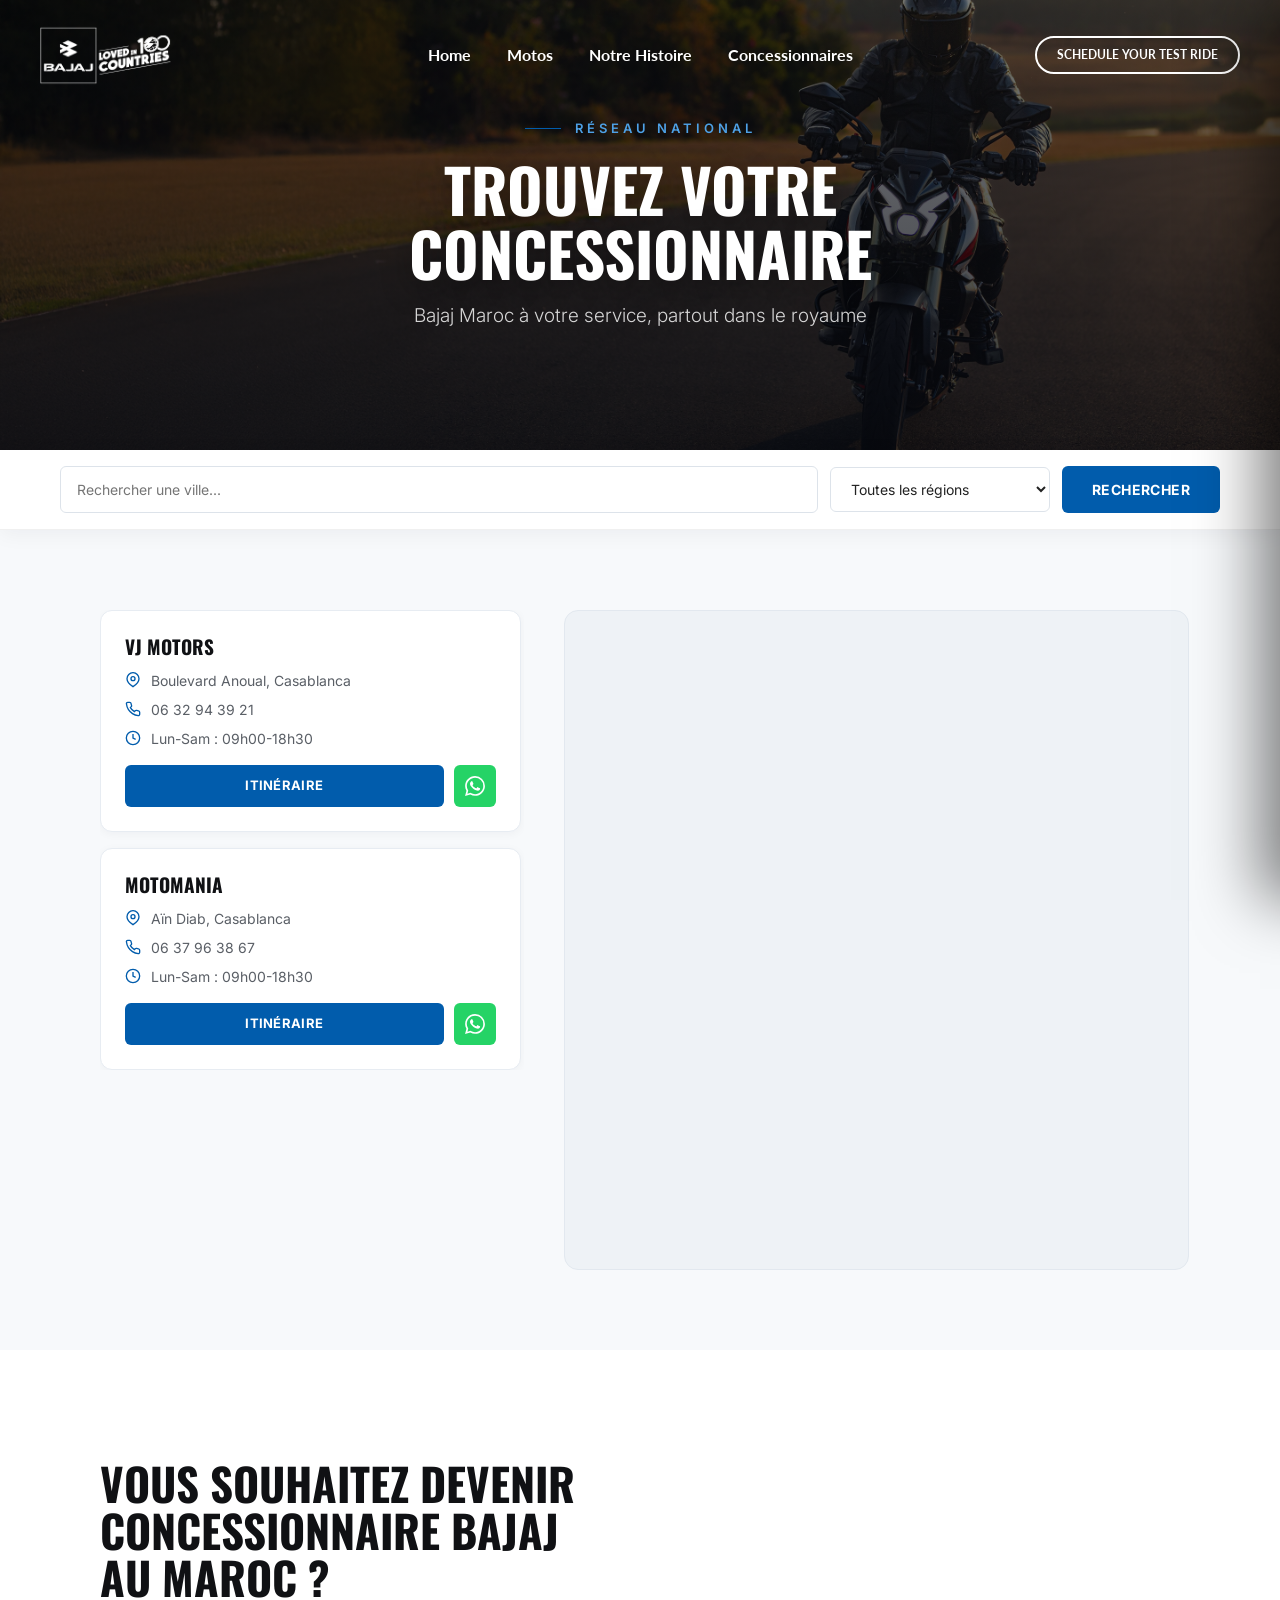
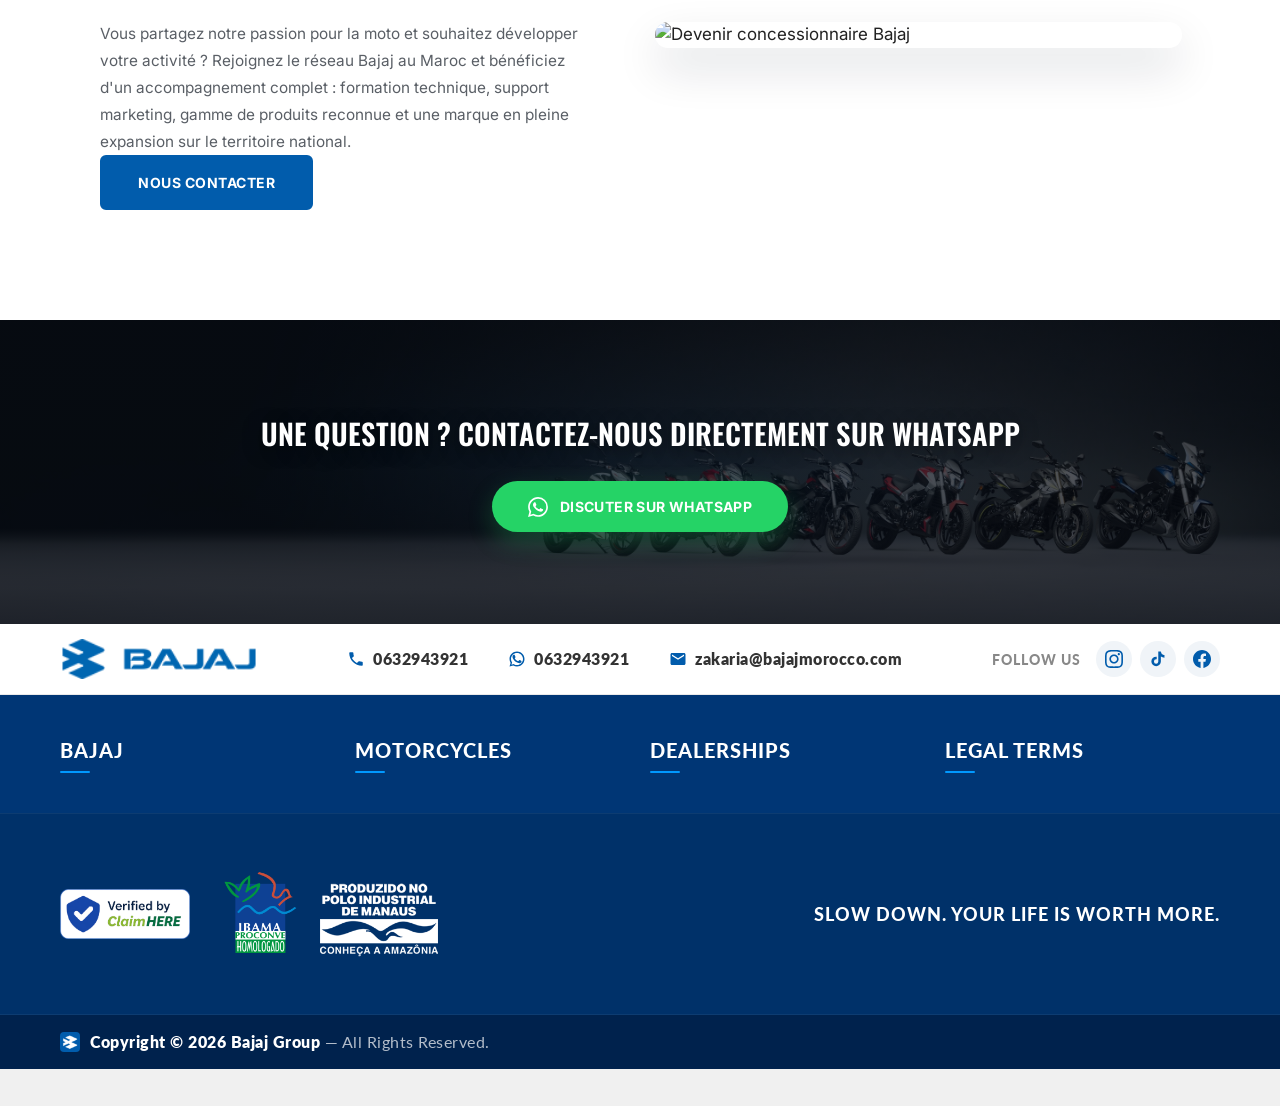
==== concessionnaires/index.html @ fb94c29f "Remove Pulsar RS200 from the entire site (keep the page file) Extended the RS200 removal beyond nav/" ====
<!DOCTYPE html>
<html lang="en-US">
<head>
    <meta charset="UTF-8">
    <meta name="viewport" content="width=device-width, initial-scale=1.0">
        <link rel="pingback" href="/xmlrpc.php">
    <link rel="stylesheet" href="https://cdnjs.cloudflare.com/ajax/libs/font-awesome/6.4.0/css/all.min.css">
	<link rel="stylesheet" href="../bajajmorocoo/wp-content/themes/bajaj-morocoo/css/main.css">
    <link href="https://fonts.googleapis.com/css2?family=Lato:wght@400;700;900&display=swap" rel="stylesheet">
	<link rel="stylesheet" href="https://cdn.jsdelivr.net/npm/swiper@10/swiper-bundle.min.css" />

    <title>Concessionnaires &#8211; Bajaj Morocco</title>
<meta name='robots' content='max-image-preview:large' />

<!-- Bajaj Maroc SEO -->
<meta name="description" content="Concessionnaires — moto Bajaj disponible au Maroc. Bajaj Maroc (Bajaj Morocco), concessionnaires à Casablanca.">
<meta name="keywords" content="Bajaj Maroc, Bajaj Morocco, Bajaj Motos Maroc, Pulsar Maroc, moto Bajaj Maroc, Pulsar N125, Pulsar N250, Pulsar NS 400Z, concessionnaire Bajaj Casablanca">
<meta name="robots" content="index, follow, max-image-preview:large, max-snippet:-1, max-video-preview:-1">
<meta name="geo.region" content="MA">
<meta name="geo.placename" content="Maroc">
<link rel="canonical" href="index.html">
<meta property="og:type" content="website">
<meta property="og:site_name" content="Bajaj Morocco">
<meta property="og:title" content="Concessionnaires | Bajaj Maroc">
<meta property="og:description" content="Concessionnaires — moto Bajaj disponible au Maroc. Bajaj Maroc (Bajaj Morocco), concessionnaires à Casablanca.">
<meta property="og:url" content="/concessionnaires/">
<meta property="og:image" content="/wp-content/themes/bajaj-morocoo/images/ns400z-1920_1012.jpg">
<meta property="og:locale" content="fr_FR">
<meta property="og:locale:alternate" content="ar_MA">
<meta name="twitter:card" content="summary_large_image">
<meta name="twitter:title" content="Concessionnaires | Bajaj Maroc">
<meta name="twitter:description" content="Concessionnaires — moto Bajaj disponible au Maroc. Bajaj Maroc (Bajaj Morocco), concessionnaires à Casablanca.">
<meta name="twitter:image" content="/wp-content/themes/bajaj-morocoo/images/ns400z-1920_1012.jpg">
<script type="application/ld+json">{"@context":"https://schema.org","@type":"Organization","name":"Bajaj Morocco","alternateName":["Bajaj Maroc","Bajaj Motos Maroc"],"url":"/","logo":"/wp-content/themes/bajaj-morocoo/images/ns400z-1920_1012.jpg","description":"Bajaj Maroc (Bajaj Morocco) — motos Pulsar au Maroc : N125, N250, NS 400Z. Concessionnaires à Casablanca.","areaServed":{"@type":"Country","name":"Maroc"},"sameAs":["https://www.instagram.com/bajaj.morocco/","https://www.tiktok.com/@bajaj.morocco","https://www.facebook.com/bajaj.morocco"],"contactPoint":{"@type":"ContactPoint","telephone":"+212632943921","contactType":"customer service","areaServed":"MA","availableLanguage":["French","Arabic"]}}</script>
<script type="application/ld+json">{"@context":"https://schema.org","@type":"WebSite","name":"Bajaj Morocco","alternateName":"Bajaj Maroc","url":"/"}</script>
<!-- /Bajaj Maroc SEO -->
<meta name="viewport" content="width=device-width, initial-scale=1"><link rel="alternate" type="application/rss+xml" title="Bajaj Morocco &raquo; Feed" href="/feed/" />
<link rel="alternate" type="application/rss+xml" title="Bajaj Morocco &raquo; Comments Feed" href="/comments/feed/" />
<link rel="alternate" title="oEmbed (JSON)" type="application/json+oembed" href="/wp-json/oembed/1.0/embed?url=http%3A%2F%2Flocalhost%3A8080%2Fconcessionnaires%2F" />
<link rel="alternate" title="oEmbed (XML)" type="text/xml+oembed" href="/wp-json/oembed/1.0/embed?url=http%3A%2F%2Flocalhost%3A8080%2Fconcessionnaires%2F&#038;format=xml" />
<style id="wp-img-auto-sizes-contain-inline-css">
img:is([sizes=auto i],[sizes^="auto," i]){contain-intrinsic-size:3000px 1500px}
/*# sourceURL=wp-img-auto-sizes-contain-inline-css */
</style>
<style id="wp-emoji-styles-inline-css">

	img.wp-smiley, img.emoji {
		display: inline !important;
		border: none !important;
		box-shadow: none !important;
		height: 1em !important;
		width: 1em !important;
		margin: 0 0.07em !important;
		vertical-align: -0.1em !important;
		background: none !important;
		padding: 0 !important;
	}
/*# sourceURL=wp-emoji-styles-inline-css */
</style>
<style id="wp-block-library-inline-css">
:root{--wp-block-synced-color:#7a00df;--wp-block-synced-color--rgb:122,0,223;--wp-bound-block-color:var(--wp-block-synced-color);--wp-editor-canvas-background:#ddd;--wp-admin-theme-color:#007cba;--wp-admin-theme-color--rgb:0,124,186;--wp-admin-theme-color-darker-10:#006ba1;--wp-admin-theme-color-darker-10--rgb:0,107,160.5;--wp-admin-theme-color-darker-20:#005a87;--wp-admin-theme-color-darker-20--rgb:0,90,135;--wp-admin-border-width-focus:2px}@media (min-resolution:192dpi){:root{--wp-admin-border-width-focus:1.5px}}.wp-element-button{cursor:pointer}:root .has-very-light-gray-background-color{background-color:#eee}:root .has-very-dark-gray-background-color{background-color:#313131}:root .has-very-light-gray-color{color:#eee}:root .has-very-dark-gray-color{color:#313131}:root .has-vivid-green-cyan-to-vivid-cyan-blue-gradient-background{background:linear-gradient(135deg,#00d084,#0693e3)}:root .has-purple-crush-gradient-background{background:linear-gradient(135deg,#34e2e4,#4721fb 50%,#ab1dfe)}:root .has-hazy-dawn-gradient-background{background:linear-gradient(135deg,#faaca8,#dad0ec)}:root .has-subdued-olive-gradient-background{background:linear-gradient(135deg,#fafae1,#67a671)}:root .has-atomic-cream-gradient-background{background:linear-gradient(135deg,#fdd79a,#004a59)}:root .has-nightshade-gradient-background{background:linear-gradient(135deg,#330968,#31cdcf)}:root .has-midnight-gradient-background{background:linear-gradient(135deg,#020381,#2874fc)}:root{--wp--preset--font-size--normal:16px;--wp--preset--font-size--huge:42px}.has-regular-font-size{font-size:1em}.has-larger-font-size{font-size:2.625em}.has-normal-font-size{font-size:var(--wp--preset--font-size--normal)}.has-huge-font-size{font-size:var(--wp--preset--font-size--huge)}:root .has-text-align-center{text-align:center}:root .has-text-align-left{text-align:left}:root .has-text-align-right{text-align:right}.has-fit-text{white-space:nowrap!important}#end-resizable-editor-section{display:none}.aligncenter{clear:both}.items-justified-left{justify-content:flex-start}.items-justified-center{justify-content:center}.items-justified-right{justify-content:flex-end}.items-justified-space-between{justify-content:space-between}.screen-reader-text{word-wrap:normal!important;border:0;clip-path:inset(50%);height:1px;margin:-1px;overflow:hidden;padding:0;position:absolute;width:1px}.screen-reader-text:focus{background-color:#ddd;clip-path:none;color:#444;display:block;font-size:1em;height:auto;left:5px;line-height:normal;padding:15px 23px 14px;text-decoration:none;top:5px;width:auto;z-index:100000}html :where(.has-border-color){border-style:solid}html :where([style*=border-color]){border-style:solid}html :where([style*=border-top-color]){border-top-style:solid}html :where([style*=border-right-color]){border-right-style:solid}html :where([style*=border-bottom-color]){border-bottom-style:solid}html :where([style*=border-left-color]){border-left-style:solid}html :where([style*=border-width]){border-style:solid}html :where([style*=border-top-width]){border-top-style:solid}html :where([style*=border-right-width]){border-right-style:solid}html :where([style*=border-bottom-width]){border-bottom-style:solid}html :where([style*=border-left-width]){border-left-style:solid}html :where(img[class*=wp-image-]){height:auto;max-width:100%}:where(figure){margin:0 0 1em}html :where(.is-position-sticky){--wp-admin--admin-bar--position-offset:var(--wp-admin--admin-bar--height,0px)}@media screen and (max-width:600px){html :where(.is-position-sticky){--wp-admin--admin-bar--position-offset:0px}}

/*# sourceURL=/wp-includes/css/dist/block-library/common.min.css */
</style>
<style id="classic-theme-styles-inline-css">
/*! This file is auto-generated */
.wp-block-button__link{color:#fff;background-color:#32373c;border-radius:9999px;box-shadow:none;text-decoration:none;padding:calc(.667em + 2px) calc(1.333em + 2px);font-size:1.125em}.wp-block-file__button{background:#32373c;color:#fff;text-decoration:none}
/*# sourceURL=/wp-includes/css/classic-themes.min.css */
</style>

<style id="global-styles-inline-css">
:root{--wp--preset--aspect-ratio--square: 1;--wp--preset--aspect-ratio--4-3: 4/3;--wp--preset--aspect-ratio--3-4: 3/4;--wp--preset--aspect-ratio--3-2: 3/2;--wp--preset--aspect-ratio--2-3: 2/3;--wp--preset--aspect-ratio--16-9: 16/9;--wp--preset--aspect-ratio--9-16: 9/16;--wp--preset--color--black: #000000;--wp--preset--color--cyan-bluish-gray: #abb8c3;--wp--preset--color--white: #ffffff;--wp--preset--color--pale-pink: #f78da7;--wp--preset--color--vivid-red: #cf2e2e;--wp--preset--color--luminous-vivid-orange: #ff6900;--wp--preset--color--luminous-vivid-amber: #fcb900;--wp--preset--color--light-green-cyan: #7bdcb5;--wp--preset--color--vivid-green-cyan: #00d084;--wp--preset--color--pale-cyan-blue: #8ed1fc;--wp--preset--color--vivid-cyan-blue: #0693e3;--wp--preset--color--vivid-purple: #9b51e0;--wp--preset--color--contrast: var(--contrast);--wp--preset--color--contrast-2: var(--contrast-2);--wp--preset--color--contrast-3: var(--contrast-3);--wp--preset--color--base: var(--base);--wp--preset--color--base-2: var(--base-2);--wp--preset--color--base-3: var(--base-3);--wp--preset--color--accent: var(--accent);--wp--preset--gradient--vivid-cyan-blue-to-vivid-purple: linear-gradient(135deg,rgb(6,147,227) 0%,rgb(155,81,224) 100%);--wp--preset--gradient--light-green-cyan-to-vivid-green-cyan: linear-gradient(135deg,rgb(122,220,180) 0%,rgb(0,208,130) 100%);--wp--preset--gradient--luminous-vivid-amber-to-luminous-vivid-orange: linear-gradient(135deg,rgb(252,185,0) 0%,rgb(255,105,0) 100%);--wp--preset--gradient--luminous-vivid-orange-to-vivid-red: linear-gradient(135deg,rgb(255,105,0) 0%,rgb(207,46,46) 100%);--wp--preset--gradient--very-light-gray-to-cyan-bluish-gray: linear-gradient(135deg,rgb(238,238,238) 0%,rgb(169,184,195) 100%);--wp--preset--gradient--cool-to-warm-spectrum: linear-gradient(135deg,rgb(74,234,220) 0%,rgb(151,120,209) 20%,rgb(207,42,186) 40%,rgb(238,44,130) 60%,rgb(251,105,98) 80%,rgb(254,248,76) 100%);--wp--preset--gradient--blush-light-purple: linear-gradient(135deg,rgb(255,206,236) 0%,rgb(152,150,240) 100%);--wp--preset--gradient--blush-bordeaux: linear-gradient(135deg,rgb(254,205,165) 0%,rgb(254,45,45) 50%,rgb(107,0,62) 100%);--wp--preset--gradient--luminous-dusk: linear-gradient(135deg,rgb(255,203,112) 0%,rgb(199,81,192) 50%,rgb(65,88,208) 100%);--wp--preset--gradient--pale-ocean: linear-gradient(135deg,rgb(255,245,203) 0%,rgb(182,227,212) 50%,rgb(51,167,181) 100%);--wp--preset--gradient--electric-grass: linear-gradient(135deg,rgb(202,248,128) 0%,rgb(113,206,126) 100%);--wp--preset--gradient--midnight: linear-gradient(135deg,rgb(2,3,129) 0%,rgb(40,116,252) 100%);--wp--preset--font-size--small: 13px;--wp--preset--font-size--medium: 20px;--wp--preset--font-size--large: 36px;--wp--preset--font-size--x-large: 42px;--wp--preset--spacing--20: 0.44rem;--wp--preset--spacing--30: 0.67rem;--wp--preset--spacing--40: 1rem;--wp--preset--spacing--50: 1.5rem;--wp--preset--spacing--60: 2.25rem;--wp--preset--spacing--70: 3.38rem;--wp--preset--spacing--80: 5.06rem;--wp--preset--shadow--natural: 6px 6px 9px rgba(0, 0, 0, 0.2);--wp--preset--shadow--deep: 12px 12px 50px rgba(0, 0, 0, 0.4);--wp--preset--shadow--sharp: 6px 6px 0px rgba(0, 0, 0, 0.2);--wp--preset--shadow--outlined: 6px 6px 0px -3px rgb(255, 255, 255), 6px 6px rgb(0, 0, 0);--wp--preset--shadow--crisp: 6px 6px 0px rgb(0, 0, 0);}:where(body) { margin: 0; }:where(.is-layout-flex){gap: 0.5em;}:where(.is-layout-grid){gap: 0.5em;}body .is-layout-flex{display: flex;}.is-layout-flex{flex-wrap: wrap;align-items: center;}.is-layout-flex > :is(*, div){margin: 0;}body .is-layout-grid{display: grid;}.is-layout-grid > :is(*, div){margin: 0;}body{padding-top: 0px;padding-right: 0px;padding-bottom: 0px;padding-left: 0px;}:root :where(.wp-element-button, .wp-block-button__link){background-color: #32373c;border-width: 0;color: #fff;font-family: inherit;font-size: inherit;font-style: inherit;font-weight: inherit;letter-spacing: inherit;line-height: inherit;padding-top: calc(0.667em + 2px);padding-right: calc(1.333em + 2px);padding-bottom: calc(0.667em + 2px);padding-left: calc(1.333em + 2px);text-decoration: none;text-transform: inherit;}.has-black-color{color: var(--wp--preset--color--black) !important;}.has-cyan-bluish-gray-color{color: var(--wp--preset--color--cyan-bluish-gray) !important;}.has-white-color{color: var(--wp--preset--color--white) !important;}.has-pale-pink-color{color: var(--wp--preset--color--pale-pink) !important;}.has-vivid-red-color{color: var(--wp--preset--color--vivid-red) !important;}.has-luminous-vivid-orange-color{color: var(--wp--preset--color--luminous-vivid-orange) !important;}.has-luminous-vivid-amber-color{color: var(--wp--preset--color--luminous-vivid-amber) !important;}.has-light-green-cyan-color{color: var(--wp--preset--color--light-green-cyan) !important;}.has-vivid-green-cyan-color{color: var(--wp--preset--color--vivid-green-cyan) !important;}.has-pale-cyan-blue-color{color: var(--wp--preset--color--pale-cyan-blue) !important;}.has-vivid-cyan-blue-color{color: var(--wp--preset--color--vivid-cyan-blue) !important;}.has-vivid-purple-color{color: var(--wp--preset--color--vivid-purple) !important;}.has-contrast-color{color: var(--wp--preset--color--contrast) !important;}.has-contrast-2-color{color: var(--wp--preset--color--contrast-2) !important;}.has-contrast-3-color{color: var(--wp--preset--color--contrast-3) !important;}.has-base-color{color: var(--wp--preset--color--base) !important;}.has-base-2-color{color: var(--wp--preset--color--base-2) !important;}.has-base-3-color{color: var(--wp--preset--color--base-3) !important;}.has-accent-color{color: var(--wp--preset--color--accent) !important;}.has-black-background-color{background-color: var(--wp--preset--color--black) !important;}.has-cyan-bluish-gray-background-color{background-color: var(--wp--preset--color--cyan-bluish-gray) !important;}.has-white-background-color{background-color: var(--wp--preset--color--white) !important;}.has-pale-pink-background-color{background-color: var(--wp--preset--color--pale-pink) !important;}.has-vivid-red-background-color{background-color: var(--wp--preset--color--vivid-red) !important;}.has-luminous-vivid-orange-background-color{background-color: var(--wp--preset--color--luminous-vivid-orange) !important;}.has-luminous-vivid-amber-background-color{background-color: var(--wp--preset--color--luminous-vivid-amber) !important;}.has-light-green-cyan-background-color{background-color: var(--wp--preset--color--light-green-cyan) !important;}.has-vivid-green-cyan-background-color{background-color: var(--wp--preset--color--vivid-green-cyan) !important;}.has-pale-cyan-blue-background-color{background-color: var(--wp--preset--color--pale-cyan-blue) !important;}.has-vivid-cyan-blue-background-color{background-color: var(--wp--preset--color--vivid-cyan-blue) !important;}.has-vivid-purple-background-color{background-color: var(--wp--preset--color--vivid-purple) !important;}.has-contrast-background-color{background-color: var(--wp--preset--color--contrast) !important;}.has-contrast-2-background-color{background-color: var(--wp--preset--color--contrast-2) !important;}.has-contrast-3-background-color{background-color: var(--wp--preset--color--contrast-3) !important;}.has-base-background-color{background-color: var(--wp--preset--color--base) !important;}.has-base-2-background-color{background-color: var(--wp--preset--color--base-2) !important;}.has-base-3-background-color{background-color: var(--wp--preset--color--base-3) !important;}.has-accent-background-color{background-color: var(--wp--preset--color--accent) !important;}.has-black-border-color{border-color: var(--wp--preset--color--black) !important;}.has-cyan-bluish-gray-border-color{border-color: var(--wp--preset--color--cyan-bluish-gray) !important;}.has-white-border-color{border-color: var(--wp--preset--color--white) !important;}.has-pale-pink-border-color{border-color: var(--wp--preset--color--pale-pink) !important;}.has-vivid-red-border-color{border-color: var(--wp--preset--color--vivid-red) !important;}.has-luminous-vivid-orange-border-color{border-color: var(--wp--preset--color--luminous-vivid-orange) !important;}.has-luminous-vivid-amber-border-color{border-color: var(--wp--preset--color--luminous-vivid-amber) !important;}.has-light-green-cyan-border-color{border-color: var(--wp--preset--color--light-green-cyan) !important;}.has-vivid-green-cyan-border-color{border-color: var(--wp--preset--color--vivid-green-cyan) !important;}.has-pale-cyan-blue-border-color{border-color: var(--wp--preset--color--pale-cyan-blue) !important;}.has-vivid-cyan-blue-border-color{border-color: var(--wp--preset--color--vivid-cyan-blue) !important;}.has-vivid-purple-border-color{border-color: var(--wp--preset--color--vivid-purple) !important;}.has-contrast-border-color{border-color: var(--wp--preset--color--contrast) !important;}.has-contrast-2-border-color{border-color: var(--wp--preset--color--contrast-2) !important;}.has-contrast-3-border-color{border-color: var(--wp--preset--color--contrast-3) !important;}.has-base-border-color{border-color: var(--wp--preset--color--base) !important;}.has-base-2-border-color{border-color: var(--wp--preset--color--base-2) !important;}.has-base-3-border-color{border-color: var(--wp--preset--color--base-3) !important;}.has-accent-border-color{border-color: var(--wp--preset--color--accent) !important;}.has-vivid-cyan-blue-to-vivid-purple-gradient-background{background: var(--wp--preset--gradient--vivid-cyan-blue-to-vivid-purple) !important;}.has-light-green-cyan-to-vivid-green-cyan-gradient-background{background: var(--wp--preset--gradient--light-green-cyan-to-vivid-green-cyan) !important;}.has-luminous-vivid-amber-to-luminous-vivid-orange-gradient-background{background: var(--wp--preset--gradient--luminous-vivid-amber-to-luminous-vivid-orange) !important;}.has-luminous-vivid-orange-to-vivid-red-gradient-background{background: var(--wp--preset--gradient--luminous-vivid-orange-to-vivid-red) !important;}.has-very-light-gray-to-cyan-bluish-gray-gradient-background{background: var(--wp--preset--gradient--very-light-gray-to-cyan-bluish-gray) !important;}.has-cool-to-warm-spectrum-gradient-background{background: var(--wp--preset--gradient--cool-to-warm-spectrum) !important;}.has-blush-light-purple-gradient-background{background: var(--wp--preset--gradient--blush-light-purple) !important;}.has-blush-bordeaux-gradient-background{background: var(--wp--preset--gradient--blush-bordeaux) !important;}.has-luminous-dusk-gradient-background{background: var(--wp--preset--gradient--luminous-dusk) !important;}.has-pale-ocean-gradient-background{background: var(--wp--preset--gradient--pale-ocean) !important;}.has-electric-grass-gradient-background{background: var(--wp--preset--gradient--electric-grass) !important;}.has-midnight-gradient-background{background: var(--wp--preset--gradient--midnight) !important;}.has-small-font-size{font-size: var(--wp--preset--font-size--small) !important;}.has-medium-font-size{font-size: var(--wp--preset--font-size--medium) !important;}.has-large-font-size{font-size: var(--wp--preset--font-size--large) !important;}.has-x-large-font-size{font-size: var(--wp--preset--font-size--x-large) !important;}
/*# sourceURL=global-styles-inline-css */
</style>

<link rel='stylesheet' id='contact-form-7-css' href='../wp-content/plugins/contact-form-7/includes/css/styles.css' media='all' />
<link rel='stylesheet' id='generate-style-css' href='../wp-content/themes/generatepress/assets/css/main.min.css' media='all' />
<style id="generate-style-inline-css">
body{background-color:var(--base-2);color:var(--contrast);}a{color:var(--accent);}a{text-decoration:underline;}.entry-title a, .site-branding a, a.button, .wp-block-button__link, .main-navigation a{text-decoration:none;}a:hover, a:focus, a:active{color:var(--contrast);}.wp-block-group__inner-container{max-width:1200px;margin-left:auto;margin-right:auto;}:root{--contrast:#222222;--contrast-2:#575760;--contrast-3:#b2b2be;--base:#f0f0f0;--base-2:#f7f8f9;--base-3:#ffffff;--accent:#1e73be;}:root .has-contrast-color{color:var(--contrast);}:root .has-contrast-background-color{background-color:var(--contrast);}:root .has-contrast-2-color{color:var(--contrast-2);}:root .has-contrast-2-background-color{background-color:var(--contrast-2);}:root .has-contrast-3-color{color:var(--contrast-3);}:root .has-contrast-3-background-color{background-color:var(--contrast-3);}:root .has-base-color{color:var(--base);}:root .has-base-background-color{background-color:var(--base);}:root .has-base-2-color{color:var(--base-2);}:root .has-base-2-background-color{background-color:var(--base-2);}:root .has-base-3-color{color:var(--base-3);}:root .has-base-3-background-color{background-color:var(--base-3);}:root .has-accent-color{color:var(--accent);}:root .has-accent-background-color{background-color:var(--accent);}.top-bar{background-color:#636363;color:#ffffff;}.top-bar a{color:#ffffff;}.top-bar a:hover{color:#303030;}.site-header{background-color:var(--base-3);}.main-title a,.main-title a:hover{color:var(--contrast);}.site-description{color:var(--contrast-2);}.mobile-menu-control-wrapper .menu-toggle,.mobile-menu-control-wrapper .menu-toggle:hover,.mobile-menu-control-wrapper .menu-toggle:focus,.has-inline-mobile-toggle #site-navigation.toggled{background-color:rgba(0, 0, 0, 0.02);}.main-navigation,.main-navigation ul ul{background-color:var(--base-3);}.main-navigation .main-nav ul li a, .main-navigation .menu-toggle, .main-navigation .menu-bar-items{color:var(--contrast);}.main-navigation .main-nav ul li:not([class*="current-menu-"]):hover > a, .main-navigation .main-nav ul li:not([class*="current-menu-"]):focus > a, .main-navigation .main-nav ul li.sfHover:not([class*="current-menu-"]) > a, .main-navigation .menu-bar-item:hover > a, .main-navigation .menu-bar-item.sfHover > a{color:var(--accent);}button.menu-toggle:hover,button.menu-toggle:focus{color:var(--contrast);}.main-navigation .main-nav ul li[class*="current-menu-"] > a{color:var(--accent);}.navigation-search input[type="search"],.navigation-search input[type="search"]:active, .navigation-search input[type="search"]:focus, .main-navigation .main-nav ul li.search-item.active > a, .main-navigation .menu-bar-items .search-item.active > a{color:var(--accent);}.main-navigation ul ul{background-color:var(--base);}.separate-containers .inside-article, .separate-containers .comments-area, .separate-containers .page-header, .one-container .container, .separate-containers .paging-navigation, .inside-page-header{background-color:var(--base-3);}.entry-title a{color:var(--contrast);}.entry-title a:hover{color:var(--contrast-2);}.entry-meta{color:var(--contrast-2);}.sidebar .widget{background-color:var(--base-3);}.footer-widgets{background-color:var(--base-3);}.site-info{background-color:var(--base-3);}input[type="text"],input[type="email"],input[type="url"],input[type="password"],input[type="search"],input[type="tel"],input[type="number"],textarea,select{color:var(--contrast);background-color:var(--base-2);border-color:var(--base);}input[type="text"]:focus,input[type="email"]:focus,input[type="url"]:focus,input[type="password"]:focus,input[type="search"]:focus,input[type="tel"]:focus,input[type="number"]:focus,textarea:focus,select:focus{color:var(--contrast);background-color:var(--base-2);border-color:var(--contrast-3);}button,html input[type="button"],input[type="reset"],input[type="submit"],a.button,a.wp-block-button__link:not(.has-background){color:#ffffff;background-color:#55555e;}button:hover,html input[type="button"]:hover,input[type="reset"]:hover,input[type="submit"]:hover,a.button:hover,button:focus,html input[type="button"]:focus,input[type="reset"]:focus,input[type="submit"]:focus,a.button:focus,a.wp-block-button__link:not(.has-background):active,a.wp-block-button__link:not(.has-background):focus,a.wp-block-button__link:not(.has-background):hover{color:#ffffff;background-color:#3f4047;}a.generate-back-to-top{background-color:rgba( 0,0,0,0.4 );color:#ffffff;}a.generate-back-to-top:hover,a.generate-back-to-top:focus{background-color:rgba( 0,0,0,0.6 );color:#ffffff;}:root{--gp-search-modal-bg-color:var(--base-3);--gp-search-modal-text-color:var(--contrast);--gp-search-modal-overlay-bg-color:rgba(0,0,0,0.2);}@media (max-width:768px){.main-navigation .menu-bar-item:hover > a, .main-navigation .menu-bar-item.sfHover > a{background:none;color:var(--contrast);}}.nav-below-header .main-navigation .inside-navigation.grid-container, .nav-above-header .main-navigation .inside-navigation.grid-container{padding:0px 20px 0px 20px;}.site-main .wp-block-group__inner-container{padding:40px;}.separate-containers .paging-navigation{padding-top:20px;padding-bottom:20px;}.entry-content .alignwide, body:not(.no-sidebar) .entry-content .alignfull{margin-left:-40px;width:calc(100% + 80px);max-width:calc(100% + 80px);}.rtl .menu-item-has-children .dropdown-menu-toggle{padding-left:20px;}.rtl .main-navigation .main-nav ul li.menu-item-has-children > a{padding-right:20px;}@media (max-width:768px){.separate-containers .inside-article, .separate-containers .comments-area, .separate-containers .page-header, .separate-containers .paging-navigation, .one-container .site-content, .inside-page-header{padding:30px;}.site-main .wp-block-group__inner-container{padding:30px;}.inside-top-bar{padding-right:30px;padding-left:30px;}.inside-header{padding-right:30px;padding-left:30px;}.widget-area .widget{padding-top:30px;padding-right:30px;padding-bottom:30px;padding-left:30px;}.footer-widgets-container{padding-top:30px;padding-right:30px;padding-bottom:30px;padding-left:30px;}.inside-site-info{padding-right:30px;padding-left:30px;}.entry-content .alignwide, body:not(.no-sidebar) .entry-content .alignfull{margin-left:-30px;width:calc(100% + 60px);max-width:calc(100% + 60px);}.one-container .site-main .paging-navigation{margin-bottom:20px;}}/* End cached CSS */.is-right-sidebar{width:30%;}.is-left-sidebar{width:30%;}.site-content .content-area{width:70%;}@media (max-width:768px){.main-navigation .menu-toggle,.sidebar-nav-mobile:not(#sticky-placeholder){display:block;}.main-navigation ul,.gen-sidebar-nav,.main-navigation:not(.slideout-navigation):not(.toggled) .main-nav > ul,.has-inline-mobile-toggle #site-navigation .inside-navigation > *:not(.navigation-search):not(.main-nav){display:none;}.nav-align-right .inside-navigation,.nav-align-center .inside-navigation{justify-content:space-between;}.has-inline-mobile-toggle .mobile-menu-control-wrapper{display:flex;flex-wrap:wrap;}.has-inline-mobile-toggle .inside-header{flex-direction:row;text-align:left;flex-wrap:wrap;}.has-inline-mobile-toggle .header-widget,.has-inline-mobile-toggle #site-navigation{flex-basis:100%;}.nav-float-left .has-inline-mobile-toggle #site-navigation{order:10;}}
/*# sourceURL=generate-style-inline-css */
</style>
<link rel='stylesheet' id='generate-child-css' href='../wp-content/themes/bajaj-morocoo/style.css' media='all' />
<link rel="https://api.w.org/" href="/wp-json/" /><link rel="alternate" title="JSON" type="application/json" href="/wp-json/wp/v2/pages/9" /><link rel="EditURI" type="application/rsd+xml" title="RSD" href="/xmlrpc.php?rsd" />
<meta name="generator" content="WordPress 7.0.1" />
<link rel="canonical" href="index.html" />
<link rel='shortlink' href='/?p=9' />

    <style>
    /* Center the desktop nav in the header without shifting the logo or CTA.
       Header stays a space-between flex row (logo left, CTA right); the nav is
       pinned to the exact horizontal centre via absolute positioning, so its
       width no longer affects the logo/CTA flex positions. Header position is
       left untouched (it is already a positioning context: relative on most
       pages, fixed over the hero on others) so both keep working. */
    #bjj-site-header { justify-content: space-between !important; }
    nav.bjj-desktop-nav {
        position: absolute !important;
        left: 50% !important;
        transform: translateX(-50%) !important;
        top: 0 !important;
        bottom: 0 !important;
        flex: 0 0 auto !important;
        align-items: stretch !important;
    }
    nav.bjj-desktop-nav .bjj-nav-items { align-items: center !important; }

    /* ── Elegant nav hover: subtle underline instead of a solid blue block ── */
    .bjj-desktop-nav .bjj-nav-items > li,
    .bjj-desktop-nav .bjj-nav-items > li:hover,
    .bjj-desktop-nav .bjj-nav-items > li:focus-within,
    .bjj-desktop-nav .bjj-nav-items > li.current-menu-item {
        background: transparent !important;
    }
    .bjj-desktop-nav .bjj-nav-btn {
        position: relative !important;
        background: transparent !important;
        background-color: transparent !important;
        transition: color .25s ease !important;
    }
    .bjj-desktop-nav .bjj-nav-btn::after {
        content: "" !important;
        position: absolute !important;
        left: 50% !important;
        bottom: 4px !important;
        width: 0 !important;
        height: 2px !important;
        background: #015cac !important;
        border-radius: 2px !important;
        transform: translateX(-50%) !important;
        transition: width .28s cubic-bezier(.22,1,.36,1) !important;
    }
    .bjj-desktop-nav .bjj-nav-btn:hover,
    .bjj-desktop-nav .bjj-nav-items > li:hover .bjj-nav-btn {
        background: transparent !important;
        background-color: transparent !important;
        color: #015cac !important;
    }
    .bjj-desktop-nav .bjj-nav-btn:hover::after,
    .bjj-desktop-nav .bjj-nav-items > li:hover .bjj-nav-btn::after {
        width: 62% !important;
    }

    /* ── "Schedule your Test Ride" CTA: keep the clicked/hover look permanently
       (transparent fill, white text, white border) — no more white pill. ── */
    #bjj-site-header .bjj-cta-btn,
    #bjj-site-header .bjj-cta-btn:hover,
    #bjj-site-header .bjj-cta-btn:focus,
    #bjj-site-header .bjj-cta-btn:active {
        background: transparent !important;
        background-color: transparent !important;
        color: #ffffff !important;
        border: 2px solid #ffffff !important;
    }

    /* ── "Motos" mega-menu ─────────────────────────────────────────────
       The panel lives OUTSIDE the (transformed) nav so position:fixed anchors
       to the viewport, not the nav. It is toggled by JS on hover. */
    .bjmega-drop {
        position: fixed !important;
        top: 110px !important; left: 0 !important; width: 100% !important;
        background: #ffffff !important;
        box-shadow: 0 18px 40px rgba(0,0,0,.16) !important;
        border-top: 1px solid #eef1f4 !important;
        z-index: 8999 !important;
        padding: 34px clamp(20px,4vw,48px) 40px !important;
        opacity: 0 !important; visibility: hidden !important; transform: translateY(-8px) !important;
        transition: opacity .22s ease, transform .22s ease, visibility .22s !important;
    }
    .bjmega-drop.bjmega-open { opacity: 1 !important; visibility: visible !important; transform: translateY(0) !important; }
    /* While the widget is open, make the header solid so the dropdown reads as one
       connected panel (no hero showing through the transparent header above it). */
    #bjj-site-header.bjmega-header-solid {
        background: #0a0a0c !important;
        background-color: #0a0a0c !important;
        transition: background-color .22s ease !important;
    }
    #bjj-site-header.bjmega-header-solid .bjj-nav-btn { color: #ffffff !important; }
    .bjmega-inner { max-width: 1200px !important; margin: 0 auto !important; }
    .bjmega-head { display: flex !important; align-items: baseline !important; justify-content: space-between !important; gap: 16px !important; margin-bottom: 22px !important; }
    .bjmega-title { font-family: 'Lato', sans-serif !important; font-size: 13px !important; font-weight: 900 !important; letter-spacing: 2px !important; text-transform: uppercase !important; color: #101114 !important; }
    .bjmega-all { font-family: 'Lato', sans-serif !important; font-size: 13px !important; font-weight: 700 !important; color: #015cac !important; text-decoration: none !important; }
    .bjmega-all:hover { text-decoration: underline !important; }
    .bjmega-grid { display: grid !important; grid-template-columns: repeat(4, 1fr) !important; gap: 14px !important; }
    .bjmega-card {
        display: flex !important; flex-direction: column !important; align-items: center !important; text-align: center !important;
        border: 1px solid #e7ecf2 !important; border-radius: 12px !important; padding: 16px 12px 18px !important;
        text-decoration: none !important; background: #fff !important;
        transition: border-color .2s ease, box-shadow .2s ease, transform .2s ease !important;
    }
    .bjmega-card:hover { border-color: #015cac !important; box-shadow: 0 10px 24px rgba(1,92,172,.12) !important; transform: translateY(-3px) !important; }
    .bjmega-card img { width: 100% !important; height: 110px !important; object-fit: contain !important; display: block !important; margin-bottom: 12px !important; }
    .bjmega-name { font-family: 'Lato', sans-serif !important; font-size: 15px !important; font-weight: 900 !important; text-transform: uppercase !important; color: #101114 !important; line-height: 1.15 !important; }
    .bjmega-price { margin-top: 6px !important; font-family: 'Lato', sans-serif !important; font-size: 13px !important; font-weight: 700 !important; color: #015cac !important; }
    .bjmega-empty { font-family: 'Lato', sans-serif !important; color: #777 !important; font-size: 14px !important; padding: 10px 0 !important; }
    @media (max-width: 1040px) { .bjmega-drop { display: none !important; } }
    @media (max-width: 900px)  { .bjmega-grid { grid-template-columns: repeat(3, 1fr) !important; } }
    </style>
<!-- EmailJS: client-side email for the test-ride forms -->
<script src="https://cdn.jsdelivr.net/npm/@emailjs/browser@4/dist/email.min.js"></script>
<script>window.emailjs && emailjs.init({ publicKey: "aZx0Zi9K5AAcRkQsH" });</script>
<link rel="icon" href="/favicon.png" />
<link rel="apple-touch-icon" href="/favicon.png" />
<meta name="google-site-verification" content="ETfBmFFD0bK6a3AxZxMl6zMHSo-MOYqyh-lPM0KT4MQ" />
</head>
<body class="wp-singular page-template page-template-template-dealership page-template-template-dealership-php page page-id-9 wp-embed-responsive wp-theme-generatepress wp-child-theme-bajaj-morocoo right-sidebar nav-float-right separate-containers header-aligned-left dropdown-hover">
    
<header id="bjj-site-header">

  <a href="../index.html" class="bjj-logo-block">
    <img src="../bajajmorocoo/wp-content/uploads/2026/04/LogoBajaj.png" alt="Bajaj Morocco">
  </a>

  <nav class="bjj-desktop-nav" aria-label="Main navigation">
            <ul class="bjj-nav-items">
            <li><a href="../index.html" class="bjj-nav-btn">Home</a></li>
            <li id="bjjMotosItem"><a href="/motorcycle/" class="bjj-nav-btn">Motos</a></li>
            <li><a href="../notre-histoire/index.html" class="bjj-nav-btn">Notre Histoire</a></li>
            <li><a href="index.html" class="bjj-nav-btn">Concessionnaires</a></li>
        </ul>
          </nav>

  <div class="bjj-mobile-cta">
    <a href="/test-ride/">TEST RIDE</a>
  </div>

  <button class="bjj-hamburger" id="bjj-ham" aria-label="Open menu" aria-expanded="false">
    <span></span><span></span><span></span>
  </button>

  <div class="bjj-cta-wrap">
    <a href="/test-ride/" class="bjj-cta-btn">Schedule your Test Ride</a>
  </div>

</header>

<!-- "Motos" mega-menu (desktop hover panel) -->
<div class="bjmega-drop" id="bjjMotosMega" aria-label="Nos motos">
  <div class="bjmega-inner">
    <div class="bjmega-head">
      <span class="bjmega-title">Nos motos</span>
    </div>
        <div class="bjmega-grid">
            <a class="bjmega-card" href="../motorcycle/pulsar-n125/index.html">
        <img src="../wp-content/themes/bajaj-morocoo/images/4.jpg" alt="Pulsar N125">
        <span class="bjmega-name">Pulsar N125</span>
              </a>
            <a class="bjmega-card" href="../motorcycle/pulsar-n250/index.html">
        <img src="../wp-content/themes/bajaj-morocoo/images/3.jpg" alt="Pulsar N250">
        <span class="bjmega-name">Pulsar N250</span>
              </a>
            <a class="bjmega-card" href="../motorcycle/pulsar-ns-400z/index.html">
        <img src="../wp-content/themes/bajaj-morocoo/images/1.jpg" alt="Pulsar NS 400Z">
        <span class="bjmega-name">Pulsar NS 400Z</span>
              </a>
          </div>
      </div>
</div>

<nav class="bjj-mobile-nav" id="bjj-mobileNav" aria-label="Mobile navigation">
        <div id="bjj-mob-main">
          <div class="bjj-mob-item"><a href="/test-ride/" class="bjj-mob-btn">Réserver un essai</a></div>
          <div class="bjj-mob-item"><a href="../index.html" class="bjj-mob-btn">Home</a></div>
          <div class="bjj-mob-item">
            <button type="button" class="bjj-mob-btn bjj-mob-motos-toggle" id="bjjMobMotosToggle" aria-expanded="false">Motos <svg class="bjj-mob-chev" viewBox="0 0 24 24" fill="#fff" aria-hidden="true"><path d="M7.41 8.59 12 13.17l4.59-4.58L18 10l-6 6-6-6z"/></svg></button>
            <div class="bjj-mob-sub" id="bjjMobMotosSub">
              <a href="/motorcycle/pulsar-n125/" class="bjj-mob-sub-link">Pulsar N125</a>
              <a href="/motorcycle/pulsar-n250/" class="bjj-mob-sub-link">Pulsar N250</a>
              <a href="/motorcycle/pulsar-ns-400z/" class="bjj-mob-sub-link">Pulsar NS 400Z</a>
              <a href="/#motos" class="bjj-mob-sub-all">Voir toutes les motos &rarr;</a>
            </div>
          </div>
          <div class="bjj-mob-item"><a href="../notre-histoire/index.html" class="bjj-mob-btn">Notre Histoire</a></div>
          <div class="bjj-mob-item"><a href="index.html" class="bjj-mob-btn">Concessionnaires</a></div>
      </div>
      </nav>

<script>
(function () {
  const ham = document.getElementById('bjj-ham');
  const mobileNav = document.getElementById('bjj-mobileNav');

  const siteHeaderEl = document.getElementById('bjj-site-header');

  ham.addEventListener('click', function () {
    const isOpen = mobileNav.classList.contains('open');
    if (isOpen) {
      mobileNav.classList.remove('open');
      ham.classList.remove('open');
      ham.setAttribute('aria-expanded', 'false');
      if (siteHeaderEl) siteHeaderEl.classList.remove('bjj-mobmenu-open');
      document.querySelectorAll('.bjj-mob-panel').forEach(p => p.classList.remove('active'));
      const mobSubEl = document.getElementById('bjjMobMotosSub');
      if (mobSubEl) mobSubEl.classList.remove('open');
      const mobTogEl = document.getElementById('bjjMobMotosToggle');
      if (mobTogEl) { mobTogEl.classList.remove('open'); mobTogEl.setAttribute('aria-expanded', 'false'); }
    } else {
      mobileNav.classList.add('open');
      ham.classList.add('open');
      ham.setAttribute('aria-expanded', 'true');
      if (siteHeaderEl) siteHeaderEl.classList.add('bjj-mobmenu-open');
    }
  });

  const mobMotosToggle = document.getElementById('bjjMobMotosToggle');
  const mobMotosSub = document.getElementById('bjjMobMotosSub');
  if (mobMotosToggle && mobMotosSub) {
    mobMotosToggle.addEventListener('click', function () {
      const subOpen = mobMotosSub.classList.toggle('open');
      mobMotosToggle.classList.toggle('open', subOpen);
      mobMotosToggle.setAttribute('aria-expanded', subOpen ? 'true' : 'false');
    });
  }

  document.querySelectorAll('.bjj-mob-btn[data-panel]').forEach(btn => {
    btn.addEventListener('click', function () {
      const panel = document.getElementById(this.dataset.panel);
      if (panel) panel.classList.add('active');
    });
  });

  document.querySelectorAll('[data-back]').forEach(btn => {
    btn.addEventListener('click', function () {
      this.closest('.bjj-mob-panel').classList.remove('active');
    });
  });

  /* ── "Motos" mega-menu: open on hover of the item or the panel ───── */
  const motosItem = document.getElementById('bjjMotosItem');
  const motosMega = document.getElementById('bjjMotosMega');
  if (motosItem && motosMega) {
    let hideTimer = null;
    const siteHeader = document.getElementById('bjj-site-header');
    const open  = () => {
      clearTimeout(hideTimer);
      motosMega.classList.add('bjmega-open');
      if (siteHeader) siteHeader.classList.add('bjmega-header-solid');
    };
    const close = () => {
      hideTimer = setTimeout(() => {
        motosMega.classList.remove('bjmega-open');
        if (siteHeader) siteHeader.classList.remove('bjmega-header-solid');
      }, 140);
    };
    motosItem.addEventListener('mouseenter', open);
    motosItem.addEventListener('mouseleave', close);
    motosMega.addEventListener('mouseenter', open);
    motosMega.addEventListener('mouseleave', close);
    /* clicking "Motos" opens the widget instead of navigating to the archive */
    const motosLink = motosItem.querySelector('a');
    if (motosLink) {
      motosLink.addEventListener('click', function (e) {
        e.preventDefault();
        motosMega.classList.toggle('bjmega-open');
      });
    }
    /* close when clicking a bike or navigating away */
    motosMega.querySelectorAll('a').forEach(a => a.addEventListener('click', () => motosMega.classList.remove('bjmega-open')));
  }
})();
</script>
<script>
    function bjApplyFilter(category, btn) {
        // Update Buttons
        const btns = document.querySelectorAll('.bj-nav-btn');
        btns.forEach(b => b.classList.remove('bj-active'));
        btn.classList.add('bj-active');

        // Filter Items
        const items = document.querySelectorAll('.bj-product-item');
        items.forEach(item => {
            const type = item.getAttribute('data-type');
            if (category === 'all' || type === category) {
                item.style.display = 'flex';
            } else {
                item.style.display = 'none';
            }
        });
    }
</script>
<link rel="stylesheet" href="https://unpkg.com/leaflet@1.9.4/dist/leaflet.css"
      integrity="sha256-p4NxAoJBhIIN+hmNHrzRCf9tD/miZyoHS5obTRR9BMY=" crossorigin="" />

<style>
@import url('https://fonts.googleapis.com/css2?family=Oswald:wght@400;500;600;700&family=Inter:wght@300;400;500;600&display=swap');

/* ==========================================================================
   RESET & WRAPPER
   ========================================================================== */
.bjd-wrap, .bjd-wrap *, .bjd-wrap *::before, .bjd-wrap *::after { box-sizing: border-box !important; }
.bjd-wrap { font-family: 'Inter', sans-serif !important; background: #ffffff !important; color: #222 !important; width: 100% !important; overflow-x: hidden !important; }
.bjd-container { width: 100% !important; max-width: 1160px !important; margin: 0 auto !important; padding: 0 clamp(20px, 4vw, 40px) !important; }

/* ==========================================================================
   SCROLL-REVEAL ANIMATION CLASSES (site-wide pattern)
   ========================================================================== */
.bj-anim-up    { opacity: 0 !important; transform: translateY(40px) !important;  transition: all .8s cubic-bezier(.165,.84,.44,1) !important; }
.bj-anim-fade  { opacity: 0 !important; transition: all .8s ease-in-out !important; }
.bj-anim-left  { opacity: 0 !important; transform: translateX(-40px) !important; transition: all .8s cubic-bezier(.165,.84,.44,1) !important; }
.bj-anim-right { opacity: 0 !important; transform: translateX(40px) !important;  transition: all .8s cubic-bezier(.165,.84,.44,1) !important; }
.bj-anim-visible { opacity: 1 !important; transform: translate(0) !important; }
.bj-delay-100 { transition-delay: .1s !important; }
.bj-delay-200 { transition-delay: .2s !important; }
.bj-delay-300 { transition-delay: .3s !important; }
.bj-delay-400 { transition-delay: .4s !important; }

/* ==========================================================================
   NAV — transparent over the hero, solid once scrolled (site-wide pattern)
   ========================================================================== */
#bjj-site-header {
    position: fixed !important; top: 0 !important; left: 0 !important; width: 100% !important;
    z-index: 1000 !important; background: transparent !important;
    transition: background .4s ease, box-shadow .4s ease !important;
}
#bjj-site-header.bjd-scrolled {
    background: rgba(10,10,10,.96) !important;
    box-shadow: 0 2px 24px rgba(0,0,0,.5) !important;
    backdrop-filter: blur(10px) !important;
}

/* ==========================================================================
   SHARED — kicker / heading / text / button
   ========================================================================== */
.bjd-kicker {
    display: flex !important; align-items: center !important; gap: 14px !important;
    font-family: 'Inter', sans-serif !important; font-size: 13px !important; font-weight: 600 !important;
    letter-spacing: 4px !important; text-transform: uppercase !important; color: #015cac !important; margin-bottom: 18px !important;
}
.bjd-kicker::before { content: ''; width: 36px; height: 1px; background: #015cac; flex-shrink: 0; }
.bjd-kicker--onDark { color: #4ea1e6 !important; }
.bjd-kicker--center { justify-content: center !important; }

.bjd-heading {
    font-family: 'Oswald', sans-serif !important; font-weight: 700 !important; text-transform: uppercase !important;
    line-height: 1.05 !important; color: #101114 !important; margin: 0 0 20px !important;
    font-size: clamp(1.8rem, 4vw, 2.8rem) !important;
}
.bjd-text { font-family: 'Inter', sans-serif !important; font-weight: 400 !important; color: #5a5f66 !important; line-height: 1.75 !important; font-size: clamp(.95rem, 1.2vw, 1.05rem) !important; }

.bjd-btn {
    display: inline-block !important; background: #015cac !important; color: #fff !important;
    padding: 15px 36px !important; border-radius: 6px !important;
    font-family: 'Inter', sans-serif !important; font-weight: 700 !important; font-size: 14px !important;
    text-transform: uppercase !important; letter-spacing: .5px !important; text-decoration: none !important;
    border: 2px solid #015cac !important; transition: background .25s ease, transform .25s ease, border-color .25s ease !important;
}
.bjd-btn:hover { background: #013d78 !important; border-color: #013d78 !important; color: #fff !important; transform: translateY(-2px) !important; }

/* ==========================================================================
   1. HERO
   ========================================================================== */
.bjd-hero {
    position: relative !important; height: 50vh !important; min-height: 380px !important;
    display: flex !important; align-items: center !important; justify-content: center !important;
    text-align: center !important; overflow: hidden !important;
}
.bjd-hero-bg { position: absolute !important; inset: 0 !important; width: 100% !important; height: 100% !important; object-fit: cover !important; z-index: 0 !important; background: #07070f !important; }
.bjd-hero::after {
    content: '' !important; position: absolute !important; inset: 0 !important; z-index: 1 !important;
    background: linear-gradient(180deg, rgba(5,8,15,.55) 0%, rgba(5,8,15,.8) 100%) !important;
}
.bjd-hero-content { position: relative !important; z-index: 2 !important; max-width: 780px !important; padding: 0 24px !important; }
.bjd-hero-title {
    font-family: 'Oswald', sans-serif !important; font-weight: 700 !important; text-transform: uppercase !important;
    font-size: clamp(2.2rem, 6vw, 3.8rem) !important; color: #fff !important; line-height: 1.05 !important;
    margin: 0 0 18px !important; text-shadow: 0 8px 30px rgba(0,0,0,.4) !important;
}
.bjd-hero-sub { font-family: 'Inter', sans-serif !important; font-weight: 300 !important; font-size: clamp(15px, 2vw, 19px) !important; color: rgba(255,255,255,.82) !important; }

/* ==========================================================================
   2. STICKY SEARCH / FILTER BAR
   ========================================================================== */
.bjd-searchbar {
    position: sticky !important; top: 110px !important; z-index: 90 !important;
    background: rgba(255,255,255,.85) !important;
    backdrop-filter: blur(14px) !important; -webkit-backdrop-filter: blur(14px) !important;
    border-bottom: 1px solid rgba(0,0,0,.06) !important;
    box-shadow: 0 4px 20px rgba(4,20,45,.05) !important;
    padding: 16px clamp(20px, 4vw, 40px) !important;
}
.bjd-searchbar-inner { max-width: 1160px !important; margin: 0 auto !important; display: flex !important; flex-wrap: wrap !important; gap: 12px !important; align-items: center !important; }
.bjd-search-input, .bjd-search-select {
    padding: 12px 16px !important; border: 1px solid #dde3ea !important; border-radius: 6px !important;
    font-family: 'Inter', sans-serif !important; font-size: 14px !important; color: #222 !important; background: #fff !important;
}
.bjd-search-input { flex: 1 1 220px !important; }
.bjd-search-input:focus, .bjd-search-select:focus { outline: none !important; border-color: #015cac !important; }
.bjd-search-select { flex: 0 0 auto !important; min-width: 220px !important; }
.bjd-search-btn {
    flex: 0 0 auto !important; background: #015cac !important; color: #fff !important; border: none !important;
    padding: 13px 30px !important; border-radius: 6px !important;
    font-family: 'Inter', sans-serif !important; font-weight: 700 !important; font-size: 14px !important;
    text-transform: uppercase !important; letter-spacing: .4px !important; cursor: pointer !important; transition: background .25s ease !important;
}
.bjd-search-btn:hover { background: #013d78 !important; }

/* ==========================================================================
   3. SPLIT LAYOUT — dealer list + map placeholder
   ========================================================================== */
.bjd-locator-sec { background: #f7f9fb !important; padding: clamp(50px, 7vw, 80px) 0 !important; }
.bjd-locator-grid { display: flex !important; flex-direction: column !important; gap: 40px !important; align-items: flex-start !important; }

.bjd-list-col { width: 100% !important; }
.bjd-dealer-list { display: flex !important; flex-direction: column !important; gap: 16px !important; }
.bjd-dealer-card {
    background: #fff !important; border-radius: 12px !important; padding: 24px !important;
    border: 1px solid #e7ecf2 !important; box-shadow: 0 2px 10px rgba(4,20,45,.04) !important;
    transition: transform .3s ease, box-shadow .3s ease !important;
}
.bjd-dealer-card:hover { transform: translateY(-4px) !important; box-shadow: 0 14px 30px rgba(4,20,45,.1) !important; }
.bjd-dealer-card.bjd-hidden { display: none !important; }
.bjd-dealer-name { font-family: 'Oswald', sans-serif !important; font-weight: 700 !important; font-size: 1.2rem !important; text-transform: uppercase !important; color: #101114 !important; margin: 0 0 12px !important; }
.bjd-dealer-row { display: flex !important; align-items: flex-start !important; gap: 10px !important; margin-bottom: 8px !important; font-family: 'Inter', sans-serif !important; font-size: 14px !important; color: #5a5f66 !important; }
.bjd-dealer-row svg { width: 16px !important; height: 16px !important; flex-shrink: 0 !important; color: #015cac !important; margin-top: 2px !important; }
.bjd-dealer-actions { display: flex !important; gap: 10px !important; margin-top: 16px !important; }
.bjd-dealer-btn {
    flex: 1 1 auto !important; text-align: center !important; background: #015cac !important; color: #fff !important;
    padding: 11px 18px !important; border-radius: 6px !important;
    font-family: 'Inter', sans-serif !important; font-weight: 700 !important; font-size: 13px !important;
    text-transform: uppercase !important; letter-spacing: .3px !important; text-decoration: none !important; transition: background .25s ease !important;
}
.bjd-dealer-btn:hover { background: #013d78 !important; color: #fff !important; }
.bjd-dealer-wa { flex: 0 0 auto !important; width: 42px !important; height: 42px !important; border-radius: 6px !important; background: #25D366 !important; display: flex !important; align-items: center !important; justify-content: center !important; transition: transform .25s ease !important; }
.bjd-dealer-wa:hover { transform: scale(1.08) !important; }
.bjd-dealer-wa svg { width: 20px !important; height: 20px !important; fill: #fff !important; }
.bjd-empty-state { display: none !important; text-align: center !important; padding: 50px 20px !important; font-family: 'Inter', sans-serif !important; color: #8890999 !important; color: #8a92a0 !important; }
.bjd-empty-state.bjd-show { display: block !important; }

.bjd-map-col { width: 100% !important; }
.bjd-map {
    width: 100% !important; height: 440px !important;
    border-radius: 14px !important; overflow: hidden !important; border: 1px solid #e2e8ef !important;
    background: #eef2f6 !important; z-index: 1 !important;
}
/* Leaflet popup + card cursor tweaks */
.bjd-dealer-card { cursor: pointer !important; }
.bjd-map .leaflet-popup-content { font-family: 'Inter', sans-serif !important; margin: 12px 14px !important; }
.bjd-popup-name { font-family: 'Oswald', sans-serif !important; font-weight: 700 !important; font-size: 15px !important; text-transform: uppercase !important; color: #101114 !important; margin: 0 0 4px !important; }
.bjd-popup-addr { font-size: 12px !important; color: #5a5f66 !important; margin: 0 0 8px !important; }
.bjd-popup-link { font-size: 12px !important; font-weight: 700 !important; color: #015cac !important; text-decoration: none !important; text-transform: uppercase !important; letter-spacing: .3px !important; }
.bjd-marker-pin {
    width: 30px !important; height: 30px !important;
    background: #015cac !important; border: 3px solid #fff !important; border-radius: 50% 50% 50% 0 !important;
    transform: rotate(-45deg) !important; box-shadow: 0 3px 8px rgba(0,0,0,.3) !important;
}

@media (min-width: 1024px) {
    .bjd-locator-grid { flex-direction: row !important; }
    .bjd-list-col { flex: 0 0 40% !important; max-height: 660px !important; overflow-y: auto !important; padding-right: 6px !important; }
    .bjd-map-col { flex: 0 0 58% !important; position: sticky !important; top: 190px !important; }
    .bjd-map { height: 660px !important; }
}

/* ==========================================================================
   4. "DEVENIR CONCESSIONNAIRE" CTA
   ========================================================================== */
.bjd-partner-sec { background: #ffffff !important; padding: clamp(70px, 9vw, 110px) 0 !important; }
.bjd-partner-grid { display: flex !important; flex-direction: column !important; gap: 50px !important; align-items: center !important; }
.bjd-partner-text  { width: 100% !important; }
.bjd-partner-media { width: 100% !important; }
.bjd-partner-media img { width: 100% !important; border-radius: 14px !important; display: block !important; box-shadow: 0 20px 45px rgba(4,20,45,.14) !important; }
@media (min-width: 1024px) {
    .bjd-partner-grid { flex-direction: row !important; gap: 70px !important; }
    .bjd-partner-text  { flex: 0 0 46% !important; }
    .bjd-partner-media { flex: 0 0 50% !important; }
}

/* ==========================================================================
   5. WHATSAPP FOOTER CTA
   ========================================================================== */
.bjd-wa-cta {
    position: relative !important;
    padding: clamp(70px, 10vw, 110px) 24px !important;
    text-align: center !important;
    background-color: #0a0a0c !important;
    background-size: cover !important;
    background-position: center !important;
    overflow: hidden !important;
}
.bjd-wa-cta::before {
    content: '' !important; position: absolute !important; inset: 0 !important; pointer-events: none !important;
    background:
        linear-gradient(to bottom, rgba(6,10,18,.82) 0%, rgba(6,10,18,.7) 50%, rgba(6,10,18,.85) 100%),
        radial-gradient(50% 60% at 50% 45%, rgba(1,92,172,.22) 0%, transparent 70%) !important;
}
.bjd-wa-cta > * { position: relative !important; z-index: 1 !important; }
.bjd-wa-cta-text { font-family: 'Oswald', sans-serif !important; font-weight: 600 !important; font-size: clamp(1.3rem, 3vw, 1.8rem) !important; color: #fff !important; text-transform: uppercase !important; margin: 0 0 26px !important; text-shadow: 0 4px 20px rgba(0,0,0,.4) !important; }
.bjd-wa-btn {
    display: inline-flex !important; align-items: center !important; gap: 12px !important;
    background: #25D366 !important; color: #fff !important; padding: 15px 36px !important; border-radius: 50px !important;
    font-family: 'Inter', sans-serif !important; font-weight: 700 !important; font-size: 14px !important;
    text-transform: uppercase !important; letter-spacing: .4px !important; text-decoration: none !important;
    transition: transform .25s ease, box-shadow .25s ease !important; box-shadow: 0 10px 24px rgba(37,211,102,.25) !important;
}
.bjd-wa-btn:hover { transform: translateY(-2px) !important; box-shadow: 0 16px 32px rgba(37,211,102,.35) !important; color: #fff !important; }
.bjd-wa-btn svg { width: 20px !important; height: 20px !important; fill: #fff !important; }
</style>

<div class="bjd-wrap">

    <!-- ══ SECTION 1: HERO ═══════════════════════════════════════════════ -->
    <section class="bjd-hero">
        <img class="bjd-hero-bg" src="../wp-content/themes/bajaj-morocoo/images/ns400z-1920_1012.jpg" alt="Concessionnaires Bajaj Maroc">
        <div class="bjd-hero-content">
            <span class="bjd-kicker bjd-kicker--onDark bjd-kicker--center">Réseau National</span>
            <h1 class="bjd-hero-title">Trouvez Votre Concessionnaire</h1>
            <p class="bjd-hero-sub">Bajaj Maroc à votre service, partout dans le royaume</p>
        </div>
    </section>

    <!-- ══ SECTION 2: STICKY SEARCH / FILTER BAR ══════════════════════════ -->
    <div class="bjd-searchbar">
        <div class="bjd-searchbar-inner">
            <input type="text" id="bjdSearchInput" class="bjd-search-input" placeholder="Rechercher une ville...">
            <select id="bjdRegionSelect" class="bjd-search-select">
                <option value="">Toutes les régions</option>
                                    <option value="Casablanca-Settat">Casablanca-Settat</option>
                            </select>
            <button type="button" id="bjdSearchBtn" class="bjd-search-btn">Rechercher</button>
        </div>
    </div>

    <!-- ══ SECTION 3: SPLIT LAYOUT — LIST + MAP ═══════════════════════════ -->
    <section class="bjd-locator-sec">
        <div class="bjd-container">
            <div class="bjd-locator-grid">

                <div class="bjd-list-col bj-anim-left">
                    <div class="bjd-dealer-list">
                                                <div class="bjd-dealer-card" data-key="0" data-name="VJ Motors" data-city="Casablanca" data-region="Casablanca-Settat" data-lat="33.5691795" data-lng="-7.6160636">
                            <h3 class="bjd-dealer-name">VJ Motors</h3>
                            <div class="bjd-dealer-row">
                                <svg viewBox="0 0 24 24" fill="none" stroke="currentColor" stroke-width="2"><path d="M21 10c0 6-9 12-9 12s-9-6-9-12a9 9 0 1 1 18 0z"/><circle cx="12" cy="10" r="3"/></svg>
                                <span>Boulevard Anoual, Casablanca</span>
                            </div>
                            <div class="bjd-dealer-row">
                                <svg viewBox="0 0 24 24" fill="none" stroke="currentColor" stroke-width="2"><path d="M22 16.92v3a2 2 0 0 1-2.18 2 19.79 19.79 0 0 1-8.63-3.07 19.5 19.5 0 0 1-6-6 19.79 19.79 0 0 1-3.07-8.67A2 2 0 0 1 4.11 2h3a2 2 0 0 1 2 1.72c.127.96.36 1.903.7 2.81a2 2 0 0 1-.45 2.11L8.09 9.91a16 16 0 0 0 6 6l1.27-1.27a2 2 0 0 1 2.11-.45c.907.34 1.85.573 2.81.7A2 2 0 0 1 22 16.92z"/></svg>
                                <span>06 32 94 39 21</span>
                            </div>
                            <div class="bjd-dealer-row">
                                <svg viewBox="0 0 24 24" fill="none" stroke="currentColor" stroke-width="2"><circle cx="12" cy="12" r="10"/><polyline points="12 6 12 12 16 14"/></svg>
                                <span>Lun-Sam : 09h00-18h30</span>
                            </div>
                            <div class="bjd-dealer-actions">
                                <a href="https://maps.app.goo.gl/hAWcoyKuPxJLycWF8" target="_blank" rel="noopener" class="bjd-dealer-btn">Itinéraire</a>
                                <a href="https://api.whatsapp.com/send?phone=212632943921" target="_blank" rel="noopener" class="bjd-dealer-wa" aria-label="WhatsApp">
                                    <svg viewBox="0 0 24 24" xmlns="http://www.w3.org/2000/svg"><path d="M17.472 14.382c-.297-.149-1.758-.867-2.03-.967-.273-.099-.471-.148-.67.15-.197.297-.767.966-.94 1.164-.173.199-.347.223-.644.075-.297-.15-1.255-.463-2.39-1.475-.883-.788-1.48-1.761-1.653-2.059-.173-.297-.018-.458.13-.606.134-.133.298-.347.446-.52.149-.174.198-.298.298-.497.099-.198.05-.371-.025-.52-.075-.149-.669-1.612-.916-2.207-.242-.579-.487-.5-.669-.51-.173-.008-.371-.01-.57-.01-.198 0-.52.074-.792.372-.272.297-1.04 1.016-1.04 2.479 0 1.462 1.065 2.875 1.213 3.074.149.198 2.096 3.2 5.077 4.487.709.306 1.262.489 1.694.625.712.227 1.36.195 1.871.118.571-.085 1.758-.719 2.006-1.413.248-.694.248-1.289.173-1.413-.074-.124-.272-.198-.57-.347m-5.421 7.403h-.004a9.87 9.87 0 01-5.031-1.378l-.361-.214-3.741.982.998-3.648-.235-.374a9.86 9.86 0 01-1.51-5.26c.001-5.45 4.436-9.884 9.888-9.884 2.64 0 5.122 1.03 6.988 2.898a9.825 9.825 0 012.893 6.994c-.003 5.45-4.437 9.884-9.885 9.884m8.413-18.297A11.815 11.815 0 0012.05 0C5.495 0 .16 5.335.157 11.892c0 2.096.547 4.142 1.588 5.945L.057 24l6.305-1.654a11.882 11.882 0 005.683 1.448h.005c6.554 0 11.89-5.335 11.893-11.893a11.821 11.821 0 00-3.48-8.413z"/></svg>
                                </a>
                            </div>
                        </div>
                                                <div class="bjd-dealer-card" data-key="1" data-name="Motomania" data-city="Casablanca" data-region="Casablanca-Settat" data-lat="33.5860556" data-lng="-7.6795952">
                            <h3 class="bjd-dealer-name">Motomania</h3>
                            <div class="bjd-dealer-row">
                                <svg viewBox="0 0 24 24" fill="none" stroke="currentColor" stroke-width="2"><path d="M21 10c0 6-9 12-9 12s-9-6-9-12a9 9 0 1 1 18 0z"/><circle cx="12" cy="10" r="3"/></svg>
                                <span>Aïn Diab, Casablanca</span>
                            </div>
                            <div class="bjd-dealer-row">
                                <svg viewBox="0 0 24 24" fill="none" stroke="currentColor" stroke-width="2"><path d="M22 16.92v3a2 2 0 0 1-2.18 2 19.79 19.79 0 0 1-8.63-3.07 19.5 19.5 0 0 1-6-6 19.79 19.79 0 0 1-3.07-8.67A2 2 0 0 1 4.11 2h3a2 2 0 0 1 2 1.72c.127.96.36 1.903.7 2.81a2 2 0 0 1-.45 2.11L8.09 9.91a16 16 0 0 0 6 6l1.27-1.27a2 2 0 0 1 2.11-.45c.907.34 1.85.573 2.81.7A2 2 0 0 1 22 16.92z"/></svg>
                                <span>06 37 96 38 67</span>
                            </div>
                            <div class="bjd-dealer-row">
                                <svg viewBox="0 0 24 24" fill="none" stroke="currentColor" stroke-width="2"><circle cx="12" cy="12" r="10"/><polyline points="12 6 12 12 16 14"/></svg>
                                <span>Lun-Sam : 09h00-18h30</span>
                            </div>
                            <div class="bjd-dealer-actions">
                                <a href="https://maps.app.goo.gl/2tPHBsSsSAB1iFQ3A" target="_blank" rel="noopener" class="bjd-dealer-btn">Itinéraire</a>
                                <a href="https://api.whatsapp.com/send?phone=212637963867" target="_blank" rel="noopener" class="bjd-dealer-wa" aria-label="WhatsApp">
                                    <svg viewBox="0 0 24 24" xmlns="http://www.w3.org/2000/svg"><path d="M17.472 14.382c-.297-.149-1.758-.867-2.03-.967-.273-.099-.471-.148-.67.15-.197.297-.767.966-.94 1.164-.173.199-.347.223-.644.075-.297-.15-1.255-.463-2.39-1.475-.883-.788-1.48-1.761-1.653-2.059-.173-.297-.018-.458.13-.606.134-.133.298-.347.446-.52.149-.174.198-.298.298-.497.099-.198.05-.371-.025-.52-.075-.149-.669-1.612-.916-2.207-.242-.579-.487-.5-.669-.51-.173-.008-.371-.01-.57-.01-.198 0-.52.074-.792.372-.272.297-1.04 1.016-1.04 2.479 0 1.462 1.065 2.875 1.213 3.074.149.198 2.096 3.2 5.077 4.487.709.306 1.262.489 1.694.625.712.227 1.36.195 1.871.118.571-.085 1.758-.719 2.006-1.413.248-.694.248-1.289.173-1.413-.074-.124-.272-.198-.57-.347m-5.421 7.403h-.004a9.87 9.87 0 01-5.031-1.378l-.361-.214-3.741.982.998-3.648-.235-.374a9.86 9.86 0 01-1.51-5.26c.001-5.45 4.436-9.884 9.888-9.884 2.64 0 5.122 1.03 6.988 2.898a9.825 9.825 0 012.893 6.994c-.003 5.45-4.437 9.884-9.885 9.884m8.413-18.297A11.815 11.815 0 0012.05 0C5.495 0 .16 5.335.157 11.892c0 2.096.547 4.142 1.588 5.945L.057 24l6.305-1.654a11.882 11.882 0 005.683 1.448h.005c6.554 0 11.89-5.335 11.893-11.893a11.821 11.821 0 00-3.48-8.413z"/></svg>
                                </a>
                            </div>
                        </div>
                        
                        <div class="bjd-empty-state" id="bjdEmptyState">Aucun concessionnaire ne correspond à votre recherche.</div>
                    </div>
                </div>

                <div class="bjd-map-col bj-anim-fade">
                                        <div id="bjdMap" class="bjd-map" role="application" aria-label="Carte des concessionnaires Bajaj au Maroc"></div>
                </div>

            </div>
        </div>
    </section>

    <!-- ══ SECTION 4: "DEVENIR CONCESSIONNAIRE" CTA ═══════════════════════ -->
    <section class="bjd-partner-sec">
        <div class="bjd-container">
            <div class="bjd-partner-grid">
                <div class="bjd-partner-text bj-anim-left">
                    <h2 class="bjd-heading">Vous souhaitez devenir concessionnaire Bajaj au Maroc ?</h2>
                    <p class="bjd-text" style="margin-bottom:32px;">Vous partagez notre passion pour la moto et souhaitez développer votre activité ? Rejoignez le réseau Bajaj au Maroc et bénéficiez d&#039;un accompagnement complet : formation technique, support marketing, gamme de produits reconnue et une marque en pleine expansion sur le territoire national.</p>
                                        <a href="https://api.whatsapp.com/send?phone=212632943921&#038;text=Bonjour%2C%20je%20souhaite%20devenir%20concessionnaire%20Bajaj%20au%20Maroc." target="_blank" rel="noopener" class="bjd-btn">Nous contacter</a>
                </div>
                <div class="bjd-partner-media bj-anim-right">
                    <img src="https://bajajmotos.es/wp-content/uploads/2025/03/bajaj-espana-pulsar-ns400-derecha.webp" alt="Devenir concessionnaire Bajaj">
                </div>
            </div>
        </div>
    </section>

    <!-- ══ SECTION 5: WHATSAPP FOOTER CTA ══════════════════════════════════ -->
        <section class="bjd-wa-cta bj-anim-up" style="background-image: url('../wp-content/themes/bajaj-morocoo/images/Banner21.jpg');">
        <p class="bjd-wa-cta-text">Une question&nbsp;? Contactez-nous directement sur WhatsApp</p>
        <a href="https://api.whatsapp.com/send?phone=212632943921" target="_blank" rel="noopener" class="bjd-wa-btn">
            <svg viewBox="0 0 24 24" xmlns="http://www.w3.org/2000/svg"><path d="M17.472 14.382c-.297-.149-1.758-.867-2.03-.967-.273-.099-.471-.148-.67.15-.197.297-.767.966-.94 1.164-.173.199-.347.223-.644.075-.297-.15-1.255-.463-2.39-1.475-.883-.788-1.48-1.761-1.653-2.059-.173-.297-.018-.458.13-.606.134-.133.298-.347.446-.52.149-.174.198-.298.298-.497.099-.198.05-.371-.025-.52-.075-.149-.669-1.612-.916-2.207-.242-.579-.487-.5-.669-.51-.173-.008-.371-.01-.57-.01-.198 0-.52.074-.792.372-.272.297-1.04 1.016-1.04 2.479 0 1.462 1.065 2.875 1.213 3.074.149.198 2.096 3.2 5.077 4.487.709.306 1.262.489 1.694.625.712.227 1.36.195 1.871.118.571-.085 1.758-.719 2.006-1.413.248-.694.248-1.289.173-1.413-.074-.124-.272-.198-.57-.347m-5.421 7.403h-.004a9.87 9.87 0 01-5.031-1.378l-.361-.214-3.741.982.998-3.648-.235-.374a9.86 9.86 0 01-1.51-5.26c.001-5.45 4.436-9.884 9.888-9.884 2.64 0 5.122 1.03 6.988 2.898a9.825 9.825 0 012.893 6.994c-.003 5.45-4.437 9.884-9.885 9.884m8.413-18.297A11.815 11.815 0 0012.05 0C5.495 0 .16 5.335.157 11.892c0 2.096.547 4.142 1.588 5.945L.057 24l6.305-1.654a11.882 11.882 0 005.683 1.448h.005c6.554 0 11.89-5.335 11.893-11.893a11.821 11.821 0 00-3.48-8.413z"/></svg>
            Discuter sur WhatsApp
        </a>
    </section>

</div>

<script src="https://unpkg.com/leaflet@1.9.4/dist/leaflet.js"
        integrity="sha256-20nQCchB9co0qIjJZRGuk2/Z9VM+kNiyxNV1lvTlZBo=" crossorigin=""></script>
<script>
document.addEventListener('DOMContentLoaded', function () {

    /* ── Nav: transparent → solid on scroll ─────────────────────────── */
    var hdr = document.getElementById('bjj-site-header');
    if (hdr) {
        var checkScroll = function () { hdr.classList.toggle('bjd-scrolled', window.scrollY > 60); };
        window.addEventListener('scroll', checkScroll, { passive: true });
        checkScroll();
    }

    /* ── Scroll-reveal (fade/slide) ───────────────────────────────────── */
    var animatedEls = document.querySelectorAll('.bj-anim-up, .bj-anim-fade, .bj-anim-left, .bj-anim-right');
    var revealObserver = new IntersectionObserver(function (entries) {
        entries.forEach(function (entry) {
            if (entry.isIntersecting) {
                entry.target.classList.add('bj-anim-visible');
                revealObserver.unobserve(entry.target);
            }
        });
    }, { threshold: 0.1 });
    animatedEls.forEach(function (el) { revealObserver.observe(el); });

    /* ── Interactive map (Leaflet + OpenStreetMap) ────────────────────── */
    var dealerData = [{"name":"VJ Motors","address":"Boulevard Anoual, Casablanca","lat":33.5691795,"lng":-7.6160636,"maps":"https:\/\/maps.app.goo.gl\/hAWcoyKuPxJLycWF8"},{"name":"Motomania","address":"A\u00efn Diab, Casablanca","lat":33.5860556,"lng":-7.6795952,"maps":"https:\/\/maps.app.goo.gl\/2tPHBsSsSAB1iFQ3A"}];

    var bjdMap = null;
    var bjdMarkers = {}; // keyed by dealer index

    var mapEl = document.getElementById('bjdMap');
    if (mapEl && window.L) {
        bjdMap = L.map('bjdMap', { scrollWheelZoom: false }).setView([33.58, -7.64], 12);

        L.tileLayer('https://{s}.tile.openstreetmap.org/{z}/{x}/{y}.png', {
            maxZoom: 18,
            attribution: '&copy; <a href="https://www.openstreetmap.org/copyright">OpenStreetMap</a>'
        }).addTo(bjdMap);

        var pinIcon = L.divIcon({ className: '', html: '<div class="bjd-marker-pin"></div>', iconSize: [30, 30], iconAnchor: [15, 30], popupAnchor: [0, -28] });

        var allLatLngs = [];
        dealerData.forEach(function (d, idx) {
            var popupHtml =
                '<div class="bjd-popup-name">' + d.name + '</div>' +
                '<div class="bjd-popup-addr">' + d.address + '</div>' +
                '<a class="bjd-popup-link" href="' + d.maps + '" target="_blank" rel="noopener">Itinéraire →</a>';
            var marker = L.marker([d.lat, d.lng], { icon: pinIcon }).addTo(bjdMap).bindPopup(popupHtml);
            bjdMarkers[idx] = marker;
            allLatLngs.push([d.lat, d.lng]);
        });

        /* Fit both stores into view. */
        if (allLatLngs.length > 1) {
            bjdMap.fitBounds(L.latLngBounds(allLatLngs).pad(0.4));
        } else if (allLatLngs.length === 1) {
            bjdMap.setView(allLatLngs[0], 14);
        }

        /* Leaflet mis-measures its size when the container starts hidden/animated;
           recalc once things have settled. */
        setTimeout(function () { bjdMap.invalidateSize(); }, 400);
        window.addEventListener('load', function () { bjdMap.invalidateSize(); });
    }

    function bjdFocusKey(key) {
        if (!bjdMap || !bjdMarkers[key]) return;
        var m = bjdMarkers[key];
        bjdMap.flyTo(m.getLatLng(), 15, { duration: 0.8 });
        m.openPopup();
    }

    /* ── Dealer search / region filter (client-side) ──────────────────── */
    var searchInput   = document.getElementById('bjdSearchInput');
    var regionSelect  = document.getElementById('bjdRegionSelect');
    var searchBtn     = document.getElementById('bjdSearchBtn');
    var dealerCards   = document.querySelectorAll('.bjd-dealer-card');
    var emptyState    = document.getElementById('bjdEmptyState');

    /* Clicking a card (but not its action buttons) flies the map to that store. */
    dealerCards.forEach(function (card) {
        card.addEventListener('click', function (e) {
            if (e.target.closest('a')) return;
            bjdFocusKey(card.dataset.key);
        });
    });

    function bjdNormalize(str) {
        var lo = String.fromCharCode(0x0300);
        var hi = String.fromCharCode(0x036f);
        var combiningMarks = new RegExp('[' + lo + '-' + hi + ']', 'g');
        return (str || '').toString().toLowerCase().normalize('NFD').replace(combiningMarks, '').trim();
    }

    function bjdApplyFilter() {
        var query  = bjdNormalize(searchInput.value);
        var region = regionSelect.value;
        var visibleCount = 0;
        var visibleLatLngs = [];

        dealerCards.forEach(function (card) {
            var haystack = bjdNormalize(card.dataset.name + ' ' + card.dataset.city);
            var matchesText   = !query || haystack.indexOf(query) !== -1;
            var matchesRegion = !region || card.dataset.region === region;
            var show = matchesText && matchesRegion;
            card.classList.toggle('bjd-hidden', !show);

            var marker = bjdMarkers[card.dataset.key];
            if (marker && bjdMap) {
                if (show) {
                    if (!bjdMap.hasLayer(marker)) marker.addTo(bjdMap);
                    visibleLatLngs.push(marker.getLatLng());
                } else if (bjdMap.hasLayer(marker)) {
                    bjdMap.removeLayer(marker);
                }
            }
            if (show) visibleCount++;
        });

        if (emptyState) emptyState.classList.toggle('bjd-show', visibleCount === 0);

        /* Re-frame the map around whatever is still visible. */
        if (bjdMap && visibleLatLngs.length) {
            bjdMap.flyToBounds(L.latLngBounds(visibleLatLngs).pad(0.4), { duration: 0.6, maxZoom: 15 });
        }
    }

    if (searchInput && regionSelect) {
        searchInput.addEventListener('input', bjdApplyFilter);
        regionSelect.addEventListener('change', bjdApplyFilter);
        if (searchBtn) searchBtn.addEventListener('click', function (e) { e.preventDefault(); bjdApplyFilter(); });
    }

});
</script>


<!-- ═══════════════════════════════════
     BAJAJ FOOTER (MODERN DESIGN)
═══════════════════════════════════ -->

<style>
/* /***************************************FOOTER CSS*************************************************************/ */

.bjf-footer *,
.bjf-footer *::before,
.bjf-footer *::after {
  box-sizing: border-box !important;
  margin: 0 !important;
  padding: 0 !important;
  font-family: 'Lato', Arial, sans-serif !important;
}
 
.bjf-footer ul {
  list-style: none !important;
}
 
.bjf-footer {
  background: #003675 !important; /* Restored Blue Background */
  color: #ffffff !important; /* Light Text */
  width: 100% !important;
  position: relative !important;
}
 
/* ══════════════════════════
   TOP BAR (White Area)
══════════════════════════ */
.bjf-topbar {
  background: #ffffff !important;
  padding: 15px 60px !important; /* 60px side padding */
  border-bottom: 1px solid #eaeaea !important;
  position: relative !important;
  z-index: 10 !important;
}

.bjf-topbar-inner {
  max-width: 1300px !important;
  margin: 0 auto !important;
  display: flex !important;
  align-items: center !important;
  justify-content: space-between !important;
  flex-wrap: wrap !important;
  gap: 15px !important; 
}

.bjf-tb-logo img {
  height: 40px !important; /* Adjusted logo size */
  width: auto !important;
  display: block !important;
  transition: transform 0.3s ease !important;
}

.bjf-tb-logo img:hover {
  transform: scale(1.05) !important;
}

.bjf-tb-contacts {
  display: flex !important;
  align-items: center !important;
  gap: 20px !important; 
  flex-wrap: wrap !important;
}

.bjf-tb-contact {
  display: flex !important;
  align-items: center !important;
  gap: 8px !important;
  padding: 5px 10px !important;
  border-radius: 8px !important;
  transition: background 0.3s ease !important;
}

.bjf-tb-contact:hover {
  background: #f4f7fa !important;
}

.bjf-tb-contact svg {
  width: 18px !important; /* Increased icon size */
  height: 18px !important;
  fill: #015cac !important;
  flex-shrink: 0 !important;
  transition: transform 0.3s ease !important;
}

.bjf-tb-contact:hover svg {
  transform: scale(1.15) !important;
}

.bjf-tb-contact a {
  color: #333 !important;
  text-decoration: none !important;
  font-size: 16px !important; /* 16px text */
  font-weight: 800 !important;
  letter-spacing: 0.5px !important;
  transition: color 0.3s !important;
}

.bjf-tb-contact:hover a { 
  color: #015cac !important; 
}

/* Social Media Section */
.bjf-tb-social {
  display: flex !important;
  align-items: center !important;
  gap: 15px !important; 
}

.bjf-tb-social-label {
  font-size: 14px !important; /* Slightly larger label */
  font-weight: 900 !important;
  color: #888 !important;
  letter-spacing: 1px !important;
  text-transform: uppercase !important;
}

.bjf-tb-social-icons {
  display: flex !important;
  align-items: center !important;
  gap: 8px !important; 
}

.bjf-tb-social-icons a {
  display: inline-flex !important;
  align-items: center !important;
  justify-content: center !important;
  width: 36px !important; 
  height: 36px !important;
  background: #f0f4f8 !important;
  border-radius: 50% !important;
  text-decoration: none !important;
  transition: all 0.3s cubic-bezier(0.175, 0.885, 0.32, 1.275) !important;
}

.bjf-tb-social-icons svg {
  width: 18px !important;
  height: 18px !important;
  fill: #015cac !important; 
  transition: fill 0.3s ease !important;
}

.bjf-tb-social-icons .bjf-yt {
  width: 22px !important;
  height: 22px !important;
}

.bjf-tb-social-icons a:hover { 
  background: #015cac !important;
  transform: translateY(-3px) !important;
  box-shadow: 0 5px 10px rgba(1, 92, 172, 0.2) !important;
}

.bjf-tb-social-icons a:hover svg {
  fill: #ffffff !important;
}
 
/* ══════════════════════════
   NAV COLUMNS (1 Row, 6 Cols)
══════════════════════════ */
.bjf-nav {
  padding: 40px 60px 20px !important; /* 60px side padding */
  background: transparent !important;
}

.bjf-nav-inner {
  max-width: 1300px !important;
  margin: 0 auto !important;
}

.bjf-row-6 {
  display: grid !important;
  grid-template-columns: repeat(4, 1fr) !important;
  gap: 20px !important; 
}

.bjf-col-title {
  font-size: 20px !important; /* 20px heading */
  font-weight: 900 !important;
  color: #ffffff !important; 
  margin-bottom: 20px !important; 
  display: inline-block !important;
  position: relative !important;
  padding-bottom: 8px !important;
  text-transform: uppercase !important;
  letter-spacing: 1px !important;
}

.bjf-col-title::after {
  content: '' !important;
  position: absolute !important;
  left: 0 !important;
  bottom: 0 !important;
  width: 30px !important;
  height: 2px !important;
  background: #0099ff !important; 
  border-radius: 2px !important;
  transition: width 0.3s ease !important;
}

div:hover > .bjf-col-title::after {
  width: 45px !important;
}

.bjf-col-links li { 
  margin-bottom: 10px !important; 
}

.bjf-col-links li a {
  display: inline-block !important;
  color: rgba(255,255,255,0.85) !important; 
  text-decoration: none !important;
  font-size: 16px !important; /* 16px text */
  transition: color 0.3s ease !important;
  font-weight: 500 !important;
}

.bjf-col-links li a:hover { 
  color: #ffffff !important; 
}

.bjf-col-links li a.bjf-indent { 
  padding-left: 0px !important; 
  color: rgba(255,255,255,0.7) !important;
}

.bjf-col-links li a.bjf-indent:hover {
  color: #ffffff !important;
}
 
/* ══════════════════════════
   SEALS SECTION
══════════════════════════ */
.bjf-seals {
  padding: 20px 60px !important; /* 60px side padding */
  background: rgba(0, 0, 0, 0.1) !important; 
  border-top: 1px solid rgba(255,255,255,0.05) !important;
  border-bottom: 1px solid rgba(255,255,255,0.05) !important;
}

.bjf-seals-inner {
  max-width: 1300px !important;
  margin: 0 auto !important;
  display: flex !important;
  align-items: center !important;
  gap: 25px !important; 
  flex-wrap: wrap !important;
}
 
.bjf-seal-verified {
  display: block !important;
  height: 50px !important; 
  width: auto !important;
  object-fit: contain !important;
  flex-shrink: 0 !important;
}
 
.bjf-seals-img {
  display: block !important;
  height: 160px !important; 
  width: auto !important;
  object-fit: contain !important;
  flex-shrink: 0 !important;
}
 
.bjf-tagline {
  font-size: 18px !important; /* Prominent tagline */
  font-weight: 900 !important;
  color: #ffffff !important; 
  letter-spacing: 1px !important;
  margin-left: auto !important; 
  text-transform: uppercase !important;
}
 
/* ══════════════════════════
   COPYRIGHT BAR
══════════════════════════ */
.bjf-copy {
  background: #00224d !important; 
  padding: 15px 60px !important; /* 60px side padding */
}

.bjf-copy-inner {
  max-width: 1300px !important;
  margin: 0 auto !important;
  display: flex !important;
  align-items: center !important;
  justify-content: space-between !important;
  flex-wrap: wrap !important;
  gap: 10px !important; 
}

.bjf-copy-left {
  display: flex !important;
  align-items: center !important;
  gap: 10px !important;
  color: rgba(255,255,255,0.7) !important; 
  font-size: 16px !important; /* 16px text */
  letter-spacing: 0.5px !important;
}

.bjf-copy-left img {
  border-radius: 4px !important;
}

.bjf-copy-left b { 
  color: #ffffff !important; 
  font-weight: 800 !important; 
}
 
/* ══════════════════════════
   RESPONSIVE
══════════════════════════ */
@media (max-width: 1200px) {
  .bjf-row-6 { grid-template-columns: repeat(3, 1fr) !important; }
}

@media (max-width: 1024px) {
  .bjf-seals-inner { justify-content: center !important; }
  .bjf-tagline { margin-left: 0 !important; text-align: center !important; width: 100% !important; }
}

@media (max-width: 960px) {
  /* Reduce side paddings on smaller screens to save space */
  .bjf-topbar { padding: 15px 30px !important; }
  .bjf-nav { padding: 30px 30px 20px !important; }
  .bjf-seals { padding: 20px 30px !important; }
  .bjf-copy { padding: 15px 30px !important; }
}
 
@media (max-width: 640px) {
  .bjf-topbar { padding: 15px !important; }
  .bjf-topbar-inner { flex-direction: column !important; align-items: center !important; text-align: center !important; gap: 15px !important; }
  .bjf-tb-contacts { flex-direction: column !important; align-items: center !important; gap: 8px !important; }
  .bjf-tb-social { flex-direction: column !important; align-items: center !important; gap: 10px !important; margin-top: 5px !important;}
  .bjf-nav { padding: 30px 15px 15px !important; }
  .bjf-row-6 { grid-template-columns: 1fr !important; gap: 20px !important; text-align: center !important; }
  
  .bjf-col-title::after { left: 50% !important; transform: translateX(-50%) !important; }
  
  .bjf-seals { padding: 20px 15px !important; }
  .bjf-seals-inner { flex-direction: column !important; align-items: center !important; gap: 15px !important; text-align: center !important;}
  .bjf-tagline { font-size: 16px !important; }
  .bjf-copy { padding: 15px !important; }
  .bjf-copy-inner { flex-direction: column !important; align-items: center !important; text-align: center !important;}
}
</style>


<footer class="bjf-footer">
 
  <!-- ── TOP BAR: white bg ── -->
  <div class="bjf-topbar">
    <div class="bjf-topbar-inner">
 
      <!-- Logo -->
            <div class="bjf-tb-logo">
        <a href="../index.html">
          <img src="../bajajmorocoo/wp-content/uploads/2026/04/logo-bajaj.png" alt="Bajaj Morocco">
        </a>
      </div>
       
      <!-- Contacts -->
      <div class="bjf-tb-contacts">
                <div class="bjf-tb-contact">
          <svg viewBox="0 0 24 24"><path d="M6.6 10.8c1.4 2.8 3.8 5.1 6.6 6.6l2.2-2.2c.3-.3.7-.4 1-.2 1.1.4 2.3.6 3.6.6.6 0 1 .4 1 1V20c0 .6-.4 1-1 1-9.4 0-17-7.6-17-17 0-.6.4-1 1-1h3.5c.6 0 1 .4 1 1 0 1.3.2 2.5.6 3.6.1.3 0 .7-.2 1L6.6 10.8z"/></svg>
          <a href="tel:0632943921">0632943921</a>
        </div>
        
                <div class="bjf-tb-contact">
          <svg viewBox="0 0 24 24"><path d="M17.472 14.382c-.297-.149-1.758-.867-2.03-.967-.273-.099-.471-.148-.67.15-.197.297-.767.966-.94 1.164-.173.199-.347.223-.644.075-.297-.15-1.255-.463-2.39-1.475-.883-.788-1.48-1.761-1.653-2.059-.173-.297-.018-.458.13-.606.134-.133.298-.347.446-.52.149-.174.198-.298.298-.497.099-.198.05-.371-.025-.52-.075-.149-.669-1.612-.916-2.207-.242-.579-.487-.5-.669-.51-.173-.008-.371-.01-.57-.01-.198 0-.52.074-.792.372-.272.297-1.04 1.016-1.04 2.479 0 1.462 1.065 2.875 1.213 3.074.149.198 2.096 3.2 5.077 4.487.709.306 1.262.489 1.694.625.712.227 1.36.195 1.871.118.571-.085 1.758-.719 2.006-1.413.248-.694.248-1.289.173-1.413-.074-.124-.272-.198-.57-.347zM12 2C6.477 2 2 6.477 2 12c0 1.89.525 3.66 1.438 5.168L2 22l4.938-1.418A9.955 9.955 0 0012 22c5.523 0 10-4.477 10-10S17.523 2 12 2zm0 18a7.952 7.952 0 01-4.076-1.123l-.292-.174-3.033.871.872-3.02-.19-.31A7.948 7.948 0 014 12c0-4.411 3.589-8 8-8s8 3.589 8 8-3.589 8-8 8z"/></svg>
          <a href="https://wa.me/212632943921">0632943921</a>
        </div>
        
                <div class="bjf-tb-contact">
          <svg viewBox="0 0 24 24"><path d="M20 4H4c-1.1 0-2 .9-2 2v12c0 1.1.9 2 2 2h16c1.1 0 2-.9 2-2V6c0-1.1-.9-2-2-2zm0 4l-8 5-8-5V6l8 5 8-5v2z"/></svg>
          <a href="mailto:zakaria@bajajmorocco.com">zakaria@bajajmorocco.com</a>
        </div>
              </div>
 
      <!-- Social -->
      <div class="bjf-tb-social">
        <span class="bjf-tb-social-label">Follow Us</span>        <div class="bjf-tb-social-icons">
                    <a href="https://www.instagram.com/bajaj.morocco/" target="_blank" rel="noopener" title="Instagram">
            <svg viewBox="0 0 24 24"><path d="M12 2.163c3.204 0 3.584.012 4.85.07 3.252.148 4.771 1.691 4.919 4.919.058 1.265.069 1.645.069 4.849 0 3.205-.012 3.584-.069 4.849-.149 3.225-1.664 4.771-4.919 4.919-1.266.058-1.644.07-4.85.07-3.204 0-3.584-.012-4.849-.07-3.26-.149-4.771-1.699-4.919-4.92-.058-1.265-.07-1.644-.07-4.849 0-3.204.013-3.583.07-4.849.149-3.227 1.664-4.771 4.919-4.919 1.266-.057 1.645-.069 4.849-.069zm0-2.163c-3.259 0-3.667.014-4.947.072-4.358.2-6.78 2.618-6.98 6.98-.059 1.281-.073 1.689-.073 4.948 0 3.259.014 3.668.072 4.948.2 4.358 2.618 6.78 6.98 6.98 1.281.058 1.689.072 4.948.072 3.259 0 3.668-.014 4.948-.072 4.354-.2 6.782-2.618 6.979-6.98.059-1.28.073-1.689.073-4.948 0-3.259-.014-3.667-.072-4.947-.196-4.354-2.617-6.78-6.979-6.98-1.281-.059-1.69-.073-4.949-.073zm0 5.838c-3.403 0-6.162 2.759-6.162 6.162s2.759 6.163 6.162 6.163 6.162-2.759 6.162-6.163c0-3.403-2.759-6.162-6.162-6.162zm0 10.162c-2.209 0-4-1.79-4-4 0-2.209 1.791-4 4-4s4 1.791 4 4c0 2.21-1.791 4-4 4zm6.406-11.845c-.796 0-1.441.645-1.441 1.44s.645 1.44 1.441 1.44c.795 0 1.439-.645 1.439-1.44s-.644-1.44-1.439-1.44z"/></svg>
          </a>
          
                    <a href="https://www.tiktok.com/@bajaj.morocco" target="_blank" rel="noopener" title="TikTok">
            <svg viewBox="0 0 24 24"><path d="M19.59 6.69a4.83 4.83 0 01-3.77-4.25V2h-3.45v13.67a2.89 2.89 0 01-2.88 2.5 2.89 2.89 0 01-2.89-2.89 2.89 2.89 0 012.89-2.89c.28 0 .54.04.79.1V9.01a6.33 6.33 0 00-.79-.05 6.34 6.34 0 00-6.34 6.34 6.34 6.34 0 006.34 6.34 6.34 6.34 0 006.33-6.34V8.69a8.18 8.18 0 004.78 1.52V6.76a4.85 4.85 0 01-1.01-.07z"/></svg>
          </a>
          
                    <a href="https://www.facebook.com/bajaj.morocco" target="_blank" rel="noopener" title="Facebook">
            <svg viewBox="0 0 24 24"><path d="M24 12.073c0-6.627-5.373-12-12-12s-12 5.373-12 12c0 5.99 4.388 10.954 10.125 11.854v-8.385H7.078v-3.47h3.047V9.43c0-3.007 1.792-4.669 4.533-4.669 1.312 0 2.686.235 2.686.235v2.953H15.83c-1.491 0-1.956.925-1.956 1.874v2.25h3.328l-.532 3.47h-2.796v8.385C19.612 23.027 24 18.062 24 12.073z"/></svg>
          </a>
          
          
                  </div>
      </div>
 
    </div>
  </div>
 
  <!-- ── NAV COLUMNS (1 ROW, 4 COLS) ── -->
  <div class="bjf-nav">
    <div class="bjf-nav-inner">
 
      <div class="bjf-row-6">
        		<div>
							<span class="bjf-col-title">Bajaj</span>
			
					</div>
				<div>
							<span class="bjf-col-title">Motorcycles</span>
			
					</div>
				<div>
							<span class="bjf-col-title">Dealerships</span>
			
					</div>
				<div>
							<span class="bjf-col-title">Legal Terms</span>
			
					</div>
		      </div>
 
    </div>
  </div>
 
  <!-- ── SEALS ── -->
    <div class="bjf-seals">
    <div class="bjf-seals-inner">
              <img class="bjf-seal-verified" src="../bajajmorocoo/wp-content/uploads/2026/04/verified-claim.png" alt="Verified Seal">
                    <img class="bjf-seals-img" src="../bajajmorocoo/wp-content/uploads/2026/04/footer-bottom.png" alt="Certifications">
                    <span class="bjf-tagline">SLOW DOWN. YOUR LIFE IS WORTH MORE.</span>
          </div>
  </div>
   
  <!-- ── COPYRIGHT ── -->
  <div class="bjf-copy">
    <div class="bjf-copy-inner">
      <div class="bjf-copy-left">
                  <img src="../bajajmorocoo/wp-content/uploads/2026/04/cropped-favicon-512x512-1-32x32-1.png" style="height:20px;width:20px;" alt="">
                <span><b>Copyright © 2026 Bajaj Group</b> — All Rights Reserved.</span>
      </div>
    </div>
  </div>
 
</footer>

<script src="https://cdn.jsdelivr.net/npm/swiper@10/swiper-bundle.min.js"></script>
<script>
(function () {
  var progressSvg  = document.querySelector('.bjj-autoplay-progress svg');
  var progressText = document.querySelector('.bjj-prog-text');

  if(document.querySelector('.bjj-swiper')) {
      new Swiper('.bjj-swiper', {
        spaceBetween: 0,
        centeredSlides: true,
        loop: true,
        slidesPerView: 1,
        autoplay: {
          delay: 15000,
          disableOnInteraction: false,
        },
        pagination: {
          el: '.bjj-swiper .swiper-pagination',
          clickable: true,
          type: 'bullets',
        },
        navigation: {
          nextEl: '.bjj-swiper .swiper-button-next',
          prevEl: '.bjj-swiper .swiper-button-prev',
        },
        on: {
          autoplayTimeLeft: function (s, time, progress) {
            if(progressSvg) progressSvg.style.setProperty('--bjj-prog', 1 - progress);
            if(progressText) progressText.textContent = Math.ceil(time / 1000) + 's';
          }
        }
      });
  }
})();
</script>


<style>
@import url('https://fonts.googleapis.com/css2?family=Oswald:wght@400;500;600;700&family=Inter:wght@300;400;500;600&display=swap');
/* The off-screen slide-in panel must not widen the page (would blank/shift mobile). */
html, body { overflow-x: hidden !important; max-width: 100% !important; }
.bjmenq-overlay { position: fixed; inset: 0; background: rgba(0,0,0,.6); opacity: 0; visibility: hidden; transition: opacity .4s ease, visibility .4s; z-index: 99998; }
.bjmenq-overlay.bjmenq-open { opacity: 1; visibility: visible; }
.bjmenq-panel { position: fixed !important; top: 0 !important; right: 0 !important; left:auto !important; height: 100% !important; width: 480px !important; max-width: 100% !important; background: #101013 !important; color: #fff !important; transform: translateX(100%); transition: transform .4s ease !important; z-index: 99999 !important; overflow-y: auto !important; box-shadow: -20px 0 60px rgba(0,0,0,.5) !important; font-family: 'Inter', sans-serif !important; margin:0 !important; }
.bjmenq-panel.bjmenq-open { transform: translateX(0); }
@media (max-width: 560px){ .bjmenq-panel { width: 100% !important; } }
.bjmenq-inner { padding: 34px 30px 48px !important; }
.bjmenq-panel *, .bjmenq-panel *::before, .bjmenq-panel *::after { box-sizing: border-box; }
.bjmenq-close { position: absolute; top: 20px; right: 22px; background: none; border: none; color: rgba(255,255,255,.55); font-size: 30px; line-height: 1; cursor: pointer; transition: color .2s; }
.bjmenq-close:hover { color: #fff; }
.bjmenq-title { font-family:'Oswald',sans-serif; font-size: 30px; font-weight: 700; margin: 0 0 6px; letter-spacing:.5px; }
.bjmenq-sub { color: rgba(255,255,255,.55); font-size: 14px; margin: 0 0 22px; }
.bjmenq-bikerow { display: flex; align-items: center; gap: 12px; padding: 12px 0; border-top: 1px solid rgba(255,255,255,.08); border-bottom: 1px solid rgba(255,255,255,.08); margin-bottom: 20px; }
.bjmenq-bikethumb { width: 128px; height: 92px; object-fit: contain; flex:0 0 auto; }
.bjmenq-bikename { font-weight: 600; font-size: 15px; }
.bjmenq-change { margin-left: auto; background:rgba(255,255,255,.08); border:1px solid rgba(255,255,255,.18); color:#cfe4fb; font-size:12px; font-weight:700; cursor:pointer; text-decoration: none; font-family:inherit; padding:7px 14px; border-radius:20px; transition: all .2s; white-space:nowrap; }
.bjmenq-change:hover { background:#015cac; border-color:#015cac; color:#fff; text-decoration: none; }
.bjmenq-changelist { display:none; margin: 6px 0 22px; background:#15151a; border:1px solid #2e2e37; border-radius:14px; overflow:hidden; box-shadow:0 14px 34px rgba(0,0,0,.4); }
.bjmenq-changelist.bjmenq-show { display:block; animation: bjmenq-fade .22s ease; }
.bjmenq-changeitem { display:flex; align-items:center; gap:16px; padding:14px 16px; cursor:pointer; border:none; border-left:3px solid transparent; background:none; width:100%; color:#fff; text-align:left; font-size:16px; font-weight:600; font-family:inherit; transition: background .2s, border-color .2s, padding-left .2s; }
.bjmenq-changeitem:hover { background:#1f2833; border-left-color:#015cac; padding-left:22px; } .bjmenq-changeitem + .bjmenq-changeitem { border-top:1px solid rgba(255,255,255,.06); } @keyframes bjmenq-fade { from { opacity:0; transform:translateY(-6px); } to { opacity:1; transform:none; } }
.bjmenq-changeitem img { width:88px; height:60px; object-fit:contain; flex:0 0 auto; background:#0e0e12; border-radius:8px; padding:6px; }
.bjmenq-field { margin-bottom: 16px !important; }
.bjmenq-input, .bjmenq-select { width:100% !important; background:#1a1a1f !important; border:1px solid #2a2a30 !important; border-radius:8px !important; color:#fff !important; padding:13px 14px !important; font-size:14px !important; font-family:inherit !important; transition: border-color .2s, box-shadow .2s !important; box-sizing:border-box !important; height:auto !important; margin:0 !important; }
.bjmenq-input:focus, .bjmenq-select:focus { outline:none !important; border-color:#015cac !important; box-shadow:0 0 0 3px rgba(1,92,172,.2) !important; background:#1a1a1f !important; }
.bjmenq-input::placeholder { color: rgba(255,255,255,.4) !important; opacity:1 !important; }
.bjmenq-select { appearance:none !important; -webkit-appearance:none !important; -moz-appearance:none !important; color: rgba(255,255,255,.85) !important; background-image: url("data:image/svg+xml;charset=UTF-8,%3csvg xmlns='http://www.w3.org/2000/svg' viewBox='0 0 24 24' fill='none' stroke='%23ffffff' stroke-width='2' stroke-linecap='round' stroke-linejoin='round'%3e%3cpolyline points='6 9 12 15 18 9'%3e%3c/polyline%3e%3c/svg%3e") !important; background-repeat:no-repeat !important; background-position: right 12px center !important; background-size:16px !important; }
.bjmenq-select option { background-color:#ffffff !important; color:#111111 !important; }
.bjmenq-city-row { display:flex !important; gap:10px !important; align-items:stretch !important; margin-bottom:16px !important; }
.bjmenq-city-row .bjmenq-field { flex:1 !important; margin-bottom:0 !important; }
.bjmenq-detect { white-space:nowrap !important; background:none !important; border:1px solid #015cac !important; color:#4ea3ee !important; border-radius:8px !important; padding:0 14px !important; font-size:12px !important; font-weight:600 !important; cursor:pointer !important; flex:0 0 auto !important; font-family:inherit !important; transition: background .2s, color .2s !important; }
.bjmenq-detect:hover { background:#015cac !important; color:#fff !important; }
.bjmenq-submit { width:100% !important; background:#015cac !important; color:#fff !important; border:none !important; border-radius:8px !important; padding:16px !important; font-size:15px !important; font-weight:700 !important; text-transform:uppercase !important; letter-spacing:.5px !important; cursor:pointer !important; margin-top:8px !important; transition: background .2s, transform .2s !important; font-family:'Oswald',sans-serif !important; }
.bjmenq-submit:hover { background:#0a6fc4 !important; transform: translateY(-2px) !important; }
.bjmenq-error { font-size:13px !important; color:#ff6b6b !important; margin-top:14px !important; text-align:center !important; line-height:1.5 !important; }
.bjmenq-error a { color:#25D366 !important; text-decoration:underline !important; font-weight:600 !important; }
.bjmenq-terms { font-size:11px; color: rgba(255,255,255,.5); margin-top:14px; text-align:center; line-height:1.6; }
.bjmenq-terms a { color: rgba(255,255,255,.8); text-decoration: underline; }
.bjmenq-wa { display:flex; align-items:center; gap:10px; margin-top:20px; justify-content:center; }
.bjmenq-toggle { position:relative; width:46px; height:26px; flex:0 0 auto; display:inline-block; }
.bjmenq-toggle input { opacity:0; width:0; height:0; }
.bjmenq-slider { position:absolute; inset:0; background:#3a3a40; border-radius:999px; cursor:pointer; transition: background .2s; }
.bjmenq-slider::before { content:''; position:absolute; height:20px; width:20px; left:3px; top:3px; background:#fff; border-radius:50%; transition: transform .2s; }
.bjmenq-toggle input:checked + .bjmenq-slider { background:#25D366; }
.bjmenq-toggle input:checked + .bjmenq-slider::before { transform: translateX(20px); }
.bjmenq-wa-label { font-size:13px; display:flex; align-items:center; gap:6px; }
.bjmenq-success { text-align:center; padding:70px 20px; }
.bjmenq-success-icon { width:64px;height:64px;line-height:64px; margin:0 auto 18px; border-radius:50%; background:rgba(37,211,102,.15); color:#25D366; font-size:34px; }
.bjmenq-success h3 { font-family:'Oswald',sans-serif; font-size:26px; margin:0 0 10px; }
.bjmenq-success p { color: rgba(255,255,255,.6); font-size:14px; margin:0; }
body.bjmenq-lock { overflow: hidden; }
</style>

<div class="bjmenq-overlay" id="bjmEnqOverlay"></div>
<aside class="bjmenq-panel" id="bjmEnqPanel" role="dialog" aria-modal="true" aria-label="Demander un devis" aria-hidden="true">
    <button type="button" class="bjmenq-close" id="bjmEnqClose" aria-label="Fermer">&times;</button>
    <div class="bjmenq-inner">
        <div id="bjmEnqForm">
            <h2 class="bjmenq-title">Demander un devis</h2>
            <p class="bjmenq-sub">Remplissez vos informations pour être recontacté</p>

            <div class="bjmenq-bikerow">
                <img class="bjmenq-bikethumb" id="bjmEnqThumb" src="../wp-content/themes/bajaj-morocoo/images/4.jpg" alt="">
                <span class="bjmenq-bikename" id="bjmEnqName">Pulsar N125</span>
                <button type="button" class="bjmenq-change" id="bjmEnqChangeBtn">Changer de modèle</button>
            </div>
            <div class="bjmenq-changelist" id="bjmEnqChangeList"></div>

            <form id="bjmEnqFormEl" novalidate>
                <div class="bjmenq-field"><input type="text" class="bjmenq-input" name="name" placeholder="Nom complet *" required></div>
                <div class="bjmenq-field"><input type="tel" class="bjmenq-input" name="phone" placeholder="Numéro de téléphone *" required></div>
                <div class="bjmenq-city-row">
                    <div class="bjmenq-field"><input type="text" class="bjmenq-input" id="bjmEnqCity" name="city" placeholder="Ville *" required></div>
                    <button type="button" class="bjmenq-detect" id="bjmEnqDetect">Détecter ma position</button>
                </div>
                <div class="bjmenq-field">
                    <select class="bjmenq-select" name="dealer">
                        <option value="" disabled selected>Concessionnaire</option>
                        <option>VJ Motors — Casablanca</option><option>Motomania — Casablanca</option>                    </select>
                </div>
                <div class="bjmenq-field">
                    <select class="bjmenq-select" name="timeline">
                        <option value="" disabled selected>Quand comptez-vous acheter ?</option>
                        <option>Cette semaine</option>
                        <option>Ce mois-ci</option>
                        <option>Dans les 3 prochains mois</option>
                        <option>Je me renseigne</option>
                    </select>
                </div>
                <button type="submit" class="bjmenq-submit">Envoyer ma demande</button>
                <p class="bjmenq-error" id="bjmEnqError" style="display:none;">Une erreur s'est produite. Veuillez réessayer, ou contactez-nous sur <a href="https://wa.me/212632943921" target="_blank" rel="noopener">WhatsApp</a>.</p>
                <p class="bjmenq-terms">En cliquant sur Envoyer, vous acceptez nos <a href="index.html#">Conditions Générales</a> et notre <a href="index.html#">Politique de Confidentialité</a></p>
                <div class="bjmenq-wa">
                    <label class="bjmenq-toggle"><input type="checkbox" id="bjmEnqWa" checked><span class="bjmenq-slider"></span></label>
                    <span class="bjmenq-wa-label">Recevoir les mises à jour sur WhatsApp
                        <svg viewBox="0 0 24 24" width="16" height="16" fill="#25D366" aria-hidden="true"><path d="M12.04 2C6.58 2 2.13 6.45 2.13 11.91c0 1.75.46 3.45 1.32 4.95L2 22l5.25-1.38c1.45.79 3.08 1.21 4.79 1.21 5.46 0 9.91-4.45 9.91-9.91C21.95 6.45 17.5 2 12.04 2m0 18.15c-1.52 0-3.01-.41-4.3-1.18l-.31-.18-3.12.82.83-3.04-.2-.32a8.2 8.2 0 0 1-1.26-4.36c0-4.54 3.7-8.24 8.25-8.24 2.2 0 4.27.86 5.82 2.42a8.18 8.18 0 0 1 2.41 5.83c0 4.54-3.7 8.24-8.24 8.24m4.52-6.16c-.25-.12-1.47-.72-1.69-.81-.23-.08-.39-.12-.56.12-.17.25-.64.81-.79.97-.14.17-.29.19-.54.06-.25-.12-1.05-.39-1.99-1.23-.74-.66-1.23-1.48-1.38-1.72-.14-.25-.02-.38.11-.5.11-.11.25-.29.37-.43.12-.14.17-.25.25-.41.08-.17.04-.31-.02-.43-.06-.12-.56-1.34-.76-1.84-.2-.48-.4-.42-.56-.43-.14 0-.31-.01-.48-.01-.17 0-.43.06-.66.31-.23.25-.87.85-.87 2.07 0 1.22.89 2.4 1.01 2.56.12.17 1.75 2.67 4.24 3.74.59.26 1.05.41 1.41.52.59.19 1.13.16 1.56.1.48-.07 1.47-.6 1.68-1.18.21-.58.21-1.07.14-1.18-.06-.11-.22-.17-.47-.29"/></svg>
                    </span>
                </div>
            </form>
        </div>
        <div id="bjmEnqSuccess" style="display:none;">
            <div class="bjmenq-success">
                <div class="bjmenq-success-icon">&#10003;</div>
                <h3>Merci !</h3>
                <p>Nous vous recontacterons sous peu.</p>
            </div>
        </div>
    </div>
</aside>

<script>
(function(){
    var bikes     = [{"slug":"pulsar-n125","name":"Pulsar N125","image":"\/wp-content\/themes\/bajaj-morocoo\/images\/4.jpg"},{"slug":"pulsar-n250","name":"Pulsar N250","image":"\/wp-content\/themes\/bajaj-morocoo\/images\/3.jpg"},{"slug":"pulsar-ns-400z","name":"Pulsar NS 400Z","image":"\/wp-content\/themes\/bajaj-morocoo\/images\/1.jpg"}];
    var enqAjax   = "https://formspree.io/f/YOUR_FORM_ID";
    var enqNonce  = "e2d9fab57b";
    var overlay = document.getElementById('bjmEnqOverlay');
    var panel   = document.getElementById('bjmEnqPanel');
    if (!overlay || !panel) return;
    /* Move to <body> so no transformed ancestor breaks position:fixed */
    document.body.appendChild(overlay);
    document.body.appendChild(panel);

    var closeBtn   = document.getElementById('bjmEnqClose');
    var changeBtn  = document.getElementById('bjmEnqChangeBtn');
    var changeList = document.getElementById('bjmEnqChangeList');
    var thumb      = document.getElementById('bjmEnqThumb');
    var nameEl     = document.getElementById('bjmEnqName');
    var detectBtn  = document.getElementById('bjmEnqDetect');
    var cityInput  = document.getElementById('bjmEnqCity');
    var formEl     = document.getElementById('bjmEnqFormEl');
    var formWrap   = document.getElementById('bjmEnqForm');
    var successWrap= document.getElementById('bjmEnqSuccess');

    function openPanel(e){ if(e) e.preventDefault(); overlay.classList.add('bjmenq-open'); panel.classList.add('bjmenq-open'); panel.setAttribute('aria-hidden','false'); document.body.classList.add('bjmenq-lock'); }
    function closePanel(){ overlay.classList.remove('bjmenq-open'); panel.classList.remove('bjmenq-open'); panel.setAttribute('aria-hidden','true'); document.body.classList.remove('bjmenq-lock'); changeList.classList.remove('bjmenq-show'); }

    document.querySelectorAll('a[href="#devis"]').forEach(function(t){ t.addEventListener('click', openPanel); });
    overlay.addEventListener('click', closePanel);
    closeBtn.addEventListener('click', closePanel);
    document.addEventListener('keydown', function(e){ if(e.key==='Escape') closePanel(); });

    /* "Changer de moto" — swap preview thumbnail + name in place */
    bikes.forEach(function(b){
        var item = document.createElement('button');
        item.type = 'button'; item.className = 'bjmenq-changeitem';
        var img = document.createElement('img'); img.src = b.image; img.alt = '';
        var span = document.createElement('span'); span.textContent = b.name;
        item.appendChild(img); item.appendChild(span);
        item.addEventListener('click', function(){ thumb.src = b.image; nameEl.textContent = b.name; changeList.classList.remove('bjmenq-show'); });
        changeList.appendChild(item);
    });
    changeBtn.addEventListener('click', function(){ changeList.classList.toggle('bjmenq-show'); });

    /* "Détecter ma position" — browser geolocation -> reverse-lookup city */
    detectBtn.addEventListener('click', function(){
        if (!navigator.geolocation) { detectBtn.textContent = 'Non disponible'; return; }
        var original = detectBtn.textContent; detectBtn.textContent = 'Localisation…';
        navigator.geolocation.getCurrentPosition(function(pos){
            var lat = pos.coords.latitude, lon = pos.coords.longitude;
            fetch('https://nominatim.openstreetmap.org/reverse?format=json&zoom=10&lat='+lat+'&lon='+lon)
                .then(function(r){ return r.json(); })
                .then(function(d){ var a = d.address || {}; var c = a.city || a.town || a.village || a.county || a.state; if (c) cityInput.value = c; detectBtn.textContent = original; })
                .catch(function(){ detectBtn.textContent = original; });
        }, function(){ detectBtn.textContent = original; });
    });

    /* Submit -> send lead by email via admin-ajax */
    var errorEl = document.getElementById('bjmEnqError');
    var submitBtn = formEl.querySelector('.bjmenq-submit');
    var waToggle  = document.getElementById('bjmEnqWa');
    function fval(n){ var el = formEl.elements[n]; return el ? el.value : ''; }

    formEl.addEventListener('submit', function(e){
        e.preventDefault();
        if (errorEl) errorEl.style.display = 'none';
        var origText = submitBtn.textContent;
        submitBtn.disabled = true;
        submitBtn.textContent = 'Envoi…';

        var fd = new FormData();
        var params = {
            name:     fval('name'),
            phone:    fval('phone'),
            city:     fval('city'),
            dealer:   fval('dealer'),
            timeline: fval('timeline'),
            model:    nameEl.textContent.trim(),
            whatsapp: (waToggle && waToggle.checked) ? 'Oui' : 'Non'
        };

        emailjs.send("service_8i4jue1", "template_rpnvap9", params)
            .then(function(res){
                if (res && res.status === 200) {
                    /* Success -> show thank-you, then reset + close after a few seconds */
                    formWrap.style.display = 'none';
                    successWrap.style.display = 'block';
                    setTimeout(function(){
                        closePanel();
                        setTimeout(function(){
                            formEl.reset();
                            if (waToggle) waToggle.checked = true;
                            formWrap.style.display = '';
                            successWrap.style.display = 'none';
                            submitBtn.disabled = false;
                            submitBtn.textContent = origText;
                        }, 500);
                    }, 3500);
                } else {
                    throw new Error('failed');
                }
            })
            .catch(function(){
                if (errorEl) errorEl.style.display = 'block';
                submitBtn.disabled = false;
                submitBtn.textContent = origText;
            });
    });
})();
</script>

<script type="speculationrules">
{"prefetch":[{"source":"document","where":{"and":[{"href_matches":"/*"},{"not":{"href_matches":["/wp-*.php","/wp-admin/*","/wp-content/uploads/*","/wp-content/*","/wp-content/plugins/*","/wp-content/themes/bajaj-morocoo/*","/wp-content/themes/generatepress/*","/*\\?(.+)"]}},{"not":{"selector_matches":"a[rel~=\"nofollow\"]"}},{"not":{"selector_matches":".no-prefetch, .no-prefetch a"}}]},"eagerness":"conservative"}]}
</script>
<script id="generate-a11y">
!function(){"use strict";if("querySelector"in document&&"addEventListener"in window){var e=document.body;e.addEventListener("pointerdown",(function(){e.classList.add("using-mouse")}),{passive:!0}),e.addEventListener("keydown",(function(){e.classList.remove("using-mouse")}),{passive:!0})}}();
</script>
<script id="wp-hooks-js" src="../wp-includes/js/dist/hooks.min.js"></script>
<script id="wp-i18n-js" src="../wp-includes/js/dist/i18n.min.js"></script>
<script id="wp-i18n-js-after">
wp.i18n.setLocaleData( { 'text direction\u0004ltr': [ 'ltr' ] } );
//# sourceURL=wp-i18n-js-after
</script>
<script id="swv-js" src="../wp-content/plugins/contact-form-7/includes/swv/js/index.js"></script>
<script id="contact-form-7-js-before">
var wpcf7 = {
    "api": {
        "root": "\/wp-json\/",
        "namespace": "contact-form-7\/v1"
    }
};
//# sourceURL=contact-form-7-js-before
</script>
<script id="contact-form-7-js" src="../wp-content/plugins/contact-form-7/includes/js/index.js"></script>
<script id="generate-menu-js-before">
var generatepressMenu = {"toggleOpenedSubMenus":true,"openSubMenuLabel":"Open Sub-Menu","closeSubMenuLabel":"Close Sub-Menu"};
//# sourceURL=generate-menu-js-before
</script>
<script id="generate-menu-js" src="../wp-content/themes/generatepress/assets/js/menu.min.js"></script>
<script id="wp-emoji-settings" type="application/json">
{"baseUrl":"https://s.w.org/images/core/emoji/17.0.2/72x72/","ext":".png","svgUrl":"https://s.w.org/images/core/emoji/17.0.2/svg/","svgExt":".svg","source":{"concatemoji":"/wp-includes/js/wp-emoji-release.min.js"}}
</script>
<script type="module">
/*! This file is auto-generated */
const a=JSON.parse(document.getElementById("wp-emoji-settings").textContent),o=(window._wpemojiSettings=a,"wpEmojiSettingsSupports"),s=["flag","emoji"];function i(e){try{var t={supportTests:e,timestamp:(new Date).valueOf()};sessionStorage.setItem(o,JSON.stringify(t))}catch(e){}}function c(e,t,n){e.clearRect(0,0,e.canvas.width,e.canvas.height),e.fillText(t,0,0);t=new Uint32Array(e.getImageData(0,0,e.canvas.width,e.canvas.height).data);e.clearRect(0,0,e.canvas.width,e.canvas.height),e.fillText(n,0,0);const a=new Uint32Array(e.getImageData(0,0,e.canvas.width,e.canvas.height).data);return t.every((e,t)=>e===a[t])}function p(e,t){e.clearRect(0,0,e.canvas.width,e.canvas.height),e.fillText(t,0,0);var n=e.getImageData(16,16,1,1);for(let e=0;e<n.data.length;e++)if(0!==n.data[e])return!1;return!0}function u(e,t,n,a){switch(t){case"flag":return n(e,"\ud83c\udff3\ufe0f\u200d\u26a7\ufe0f","\ud83c\udff3\ufe0f\u200b\u26a7\ufe0f")?!1:!n(e,"\ud83c\udde8\ud83c\uddf6","\ud83c\udde8\u200b\ud83c\uddf6")&&!n(e,"\ud83c\udff4\udb40\udc67\udb40\udc62\udb40\udc65\udb40\udc6e\udb40\udc67\udb40\udc7f","\ud83c\udff4\u200b\udb40\udc67\u200b\udb40\udc62\u200b\udb40\udc65\u200b\udb40\udc6e\u200b\udb40\udc67\u200b\udb40\udc7f");case"emoji":return!a(e,"\ud83e\u1fac8")}return!1}function f(e,t,n,a){let r;const o=(r="undefined"!=typeof WorkerGlobalScope&&self instanceof WorkerGlobalScope?new OffscreenCanvas(300,150):document.createElement("canvas")).getContext("2d",{willReadFrequently:!0}),s=(o.textBaseline="top",o.font="600 32px Arial",{});return e.forEach(e=>{s[e]=t(o,e,n,a)}),s}function r(e){var t=document.createElement("script");t.src=e,t.defer=!0,document.head.appendChild(t)}a.supports={everything:!0,everythingExceptFlag:!0},new Promise(t=>{let n=function(){try{var e=JSON.parse(sessionStorage.getItem(o));if("object"==typeof e&&"number"==typeof e.timestamp&&(new Date).valueOf()<e.timestamp+604800&&"object"==typeof e.supportTests)return e.supportTests}catch(e){}return null}();if(!n){if("undefined"!=typeof Worker&&"undefined"!=typeof OffscreenCanvas&&"undefined"!=typeof URL&&URL.createObjectURL&&"undefined"!=typeof Blob)try{var e="postMessage("+f.toString()+"("+[JSON.stringify(s),u.toString(),c.toString(),p.toString()].join(",")+"));",a=new Blob([e],{type:"text/javascript"});const r=new Worker(URL.createObjectURL(a),{name:"wpTestEmojiSupports"});return void(r.onmessage=e=>{i(n=e.data),r.terminate(),t(n)})}catch(e){}i(n=f(s,u,c,p))}t(n)}).then(e=>{for(const n in e)a.supports[n]=e[n],a.supports.everything=a.supports.everything&&a.supports[n],"flag"!==n&&(a.supports.everythingExceptFlag=a.supports.everythingExceptFlag&&a.supports[n]);var t;a.supports.everythingExceptFlag=a.supports.everythingExceptFlag&&!a.supports.flag,a.supports.everything||((t=a.source||{}).concatemoji?r(t.concatemoji):t.wpemoji&&t.twemoji&&(r(t.twemoji),r(t.wpemoji)))});
//# sourceURL=/wp-includes/js/wp-emoji-loader.min.js
</script>
---- bajajmorocoo/wp-content/themes/bajaj-morocoo/css/main.css ----
/****************************HEADER CSS****************************************************************************/

*, *::before, *::after { margin: 0 !important; padding: 0 !important; box-sizing: border-box !important; }
body { font-family: 'Lato', sans-serif !important; background: #f0f0f0 !important; overflow-x:hidden;}

#bjj-site-header {
  background: #015cac !important;
  position: relative !important;
  top: 0 !important; left: 0 !important; width: 100% !important;
  height: 110px !important;
  display: flex !important;
  align-items: center !important;
  justify-content: space-between !important;
}

.bjj-logo-block {
  display: flex !important;
  align-items: center !important;
  padding: 0 20px 0 40px !important;
  flex: 0 0 auto !important;
  text-decoration: none !important;
}
.bjj-logo-block img { height: 65px !important; width: auto !important; display: block !important; }

nav.bjj-desktop-nav {
  display: flex !important;
  align-items: center !important;
  position: absolute !important;
  left: 50% !important;
  transform: translateX(-50%) !important;
  flex: 0 0 auto !important;
}
.bjj-nav-items { display: flex !important; align-items: center !important; list-style: none !important; }
.bjj-nav-items > li { position: relative !important; display: flex !important; align-items: stretch !important; }

.bjj-nav-btn {
  display: flex !important;
  align-items: center !important;
  gap: 5px !important;
  background: none !important;
  border: none !important;
  color: #fff !important;
  font-family: 'Lato', sans-serif !important;
  font-size: 16px !important;
  font-weight: 700 !important;
  padding: 8px 18px !important;
  cursor: pointer !important;
  white-space: nowrap !important;
  height: 100% !important;
  text-decoration: none !important;
  transition: background 0.15s !important;
}
.bjj-nav-btn:hover, .bjj-nav-btn.active { background: #003c8a !important; }
.bjj-nav-btn svg.bjj-chevron {
  width: 10px !important; height: 10px !important; fill: #fff !important;
  transition: transform 0.25s !important; flex-shrink: 0 !important;
}
.bjj-nav-btn.active svg.bjj-chevron { transform: rotate(180deg) !important; }

.bjj-cta-wrap { display: flex !important; align-items: center !important; padding: 0 40px 0 16px !important; flex: 0 0 auto !important; }
.bjj-cta-btn {
  background: transparent !important; color: #fff !important; border: 2px solid #fff !important;
  border-radius: 24px !important; padding: 8px 20px !important;
  font-family: 'Lato', sans-serif !important; font-size: 12px !important; font-weight: 700 !important;
  text-decoration: none !important; text-transform: uppercase !important; 
  white-space: nowrap !important; transition: background 0.2s, color 0.2s !important; display: inline-block !important;
}
.bjj-cta-btn:hover { background: transparent !important; color: #fff !important; }

.bjj-mega-drop {
  position: fixed !important;
  top: 110px !important; left: 0 !important; width: 100% !important;
  background: #fff !important;
  box-shadow: 0 6px 24px rgba(0,0,0,0.10) !important;
  z-index: 8999 !important;
  padding: 30px 40px 36px !important;
  opacity: 0 !important;
  pointer-events: none !important;
  transition: opacity 0.18s ease !important;
}
.bjj-nav-items > li:hover .bjj-mega-drop,
.bjj-mega-drop:hover {
  opacity: 1 !important;
  pointer-events: auto !important;
}

.bjj-drop-3col {
  display: grid !important;
  grid-template-columns: repeat(3, 1fr) !important;
  gap: 0 !important;
}
.bjj-drop-col { max-width: 280px !important; }
.bjj-drop-section-title { font-size: 23px !important; font-weight: 700 !important; color: #111 !important; margin-bottom: 10px !important; }
.bjj-drop-divider { border: none !important; border-top: 1.5px solid #ddd !important; margin-bottom: 16px !important; }
.bjj-drop-links { list-style: none !important; }
.bjj-drop-links li a {
  display: block !important; font-size: 16px !important; color: #222 !important; text-decoration: none !important;
  padding: 9px 0 !important; transition: color 0.15s !important;
}
.bjj-drop-links li a:hover { color: #015cac !important; }

.bjj-motos-label { font-size: 23px !important; font-weight: 700 !important; color: #111 !important; margin-bottom: 16px !important; }
.bjj-motos-grid {
  display: grid !important;
  grid-template-columns: repeat(6, 1fr) !important;
  gap: 40px !important; margin-bottom: 28px !important;
}
.bjj-moto-card {
  border: 1px solid #e0e0e0 !important; border-radius: 12px !important;
  padding: 14px 10px 12px !important; text-align: center !important; text-decoration: none !important;
  color: #015cac !important; font-size: 18px !important; font-weight: 700 !important;
  transition: border-color 0.2s, box-shadow 0.2s !important;
  display: flex !important; flex-direction: column !important; align-items: center !important; gap: 5px !important;
}
.bjj-moto-card:hover { border-color: #015cac !important; box-shadow: 0 2px 12px rgba(1,92,172,0.13) !important; }
.bjj-moto-card img { width: 100% !important; height: 70px !important; object-fit: contain !important; display: block !important; }

.bjj-motos-extra {
  display: grid !important; grid-template-columns: repeat(4, 1fr) !important;
  gap: 30px !important; border-top: 1.5px solid #ddd !important; padding-top: 22px !important;
}
.bjj-motos-extra-col .bjj-col-title { font-size: 23px !important; font-weight: 700 !important; color: #111 !important; margin-bottom: 8px !important; }
.bjj-motos-extra-col hr { border: none !important; border-top: 1.5px solid #ddd !important; margin-bottom: 12px !important; }
.bjj-motos-extra-col ul { list-style: none !important; }
.bjj-motos-extra-col ul li a {
  display: block !important; font-size: 16px !important; color: #222 !important; text-decoration: none !important;
  padding: 7px 0 !important; transition: color 0.15s !important;
}
.bjj-motos-extra-col ul li a:hover { color: #015cac !important; }

.bjj-exp-grid { display: grid !important; grid-template-columns: repeat(3, 1fr) !important; gap: 0 !important; }
.bjj-exp-col { max-width: 280px !important; }
.bjj-exp-col .bjj-col-title { font-size: 23px !important; font-weight: 700 !important; color: #111 !important; margin-bottom: 8px !important; }
.bjj-exp-col hr { border: none !important; border-top: 1.5px solid #ddd !important; margin-bottom: 12px !important; }
.bjj-exp-col ul { list-style: none !important; }
.bjj-exp-col ul li a {
  display: block !important; font-size: 16px !important; color: #222 !important; text-decoration: none !important;
  padding: 8px 0 !important; transition: color 0.15s !important;
}
.bjj-exp-col ul li a:hover { color: #015cac !important; }

.bjj-hamburger {
  display: none !important; flex-direction: column !important; gap: 5px !important;
  cursor: pointer !important; padding: 12px !important; flex-shrink: 0 !important;
  align-self: center !important; background: none !important; border: none !important;
}
.bjj-hamburger span {
  display: block !important; width: 26px !important; height: 2.5px !important;
  background: #fff !important; border-radius: 2px !important; transition: all 0.3s !important;
}
.bjj-hamburger.open span:nth-child(1) { transform: translateY(7.5px) rotate(45deg) !important; }
.bjj-hamburger.open span:nth-child(2) { opacity: 0 !important; }
.bjj-hamburger.open span:nth-child(3) { transform: translateY(-7.5px) rotate(-45deg) !important; }

.bjj-mobile-cta {
  display: none !important; align-items: center !important;
  margin-left: auto !important; margin-right: 10px !important; flex-shrink: 0 !important;
}
.bjj-mobile-cta a {
  background: transparent !important; color: #fff !important; border: 2px solid #fff !important;
  border-radius: 20px !important; padding: 7px 16px !important; font-size: 13px !important; font-weight: 700 !important;
  text-decoration: none !important; text-transform: uppercase !important; letter-spacing: 0.3px !important; white-space: nowrap !important;
}

.bjj-mobile-nav {
  display: none !important;
  position: fixed !important;
  top: 110px !important; left: 0 !important; width: 100% !important;
  height: calc(100vh - 110px) !important;
  background: #0a0a0c !important;
  z-index: 8998 !important;
  overflow: hidden !important;
  transform: translateX(-100%) !important;
  transition: transform 0.3s ease !important;
}
.bjj-mobile-nav.open { transform: translateX(0) !important; }

#bjj-mob-main { position: absolute !important; top: 0 !important; left: 0 !important; width: 100% !important; height: 100% !important; overflow-y: auto !important; }

.bjj-mob-item { border-bottom: 1px solid rgba(255,255,255,0.08) !important; }
.bjj-mob-btn {
  display: flex !important; justify-content: space-between !important; align-items: center !important;
  width: 100% !important; background: none !important; border: none !important; color: #fff !important;
  font-family: 'Lato', sans-serif !important; font-size: 20px !important; font-weight: 700 !important;
  padding: 20px 28px !important; cursor: pointer !important; text-align: left !important; text-decoration: none !important;
}
.bjj-mob-btn svg { width: 16px !important; height: 16px !important; flex-shrink: 0 !important; }

/* -- "Motos" accordion submenu in the mobile burger menu -- */
.bjj-mob-motos-toggle svg.bjj-mob-chev { transition: transform 0.3s !important; }
.bjj-mob-motos-toggle.open svg.bjj-mob-chev { transform: rotate(180deg) !important; }
.bjj-mob-sub { max-height: 0 !important; overflow: hidden !important; transition: max-height 0.35s ease !important; background: rgba(255,255,255,0.05) !important; }
.bjj-mob-sub.open { max-height: 440px !important; }
.bjj-mob-sub-link {
  display: flex !important; align-items: center !important; gap: 16px !important;
  padding: 12px 28px !important; color: #fff !important; text-decoration: none !important;
  font-family: 'Lato', sans-serif !important; font-size: 16px !important; font-weight: 600 !important;
  border-top: 1px solid rgba(255,255,255,0.06) !important;
}
.bjj-mob-sub-link img {
  width: 72px !important; height: 46px !important; object-fit: contain !important;
  flex-shrink: 0 !important; background: rgba(255,255,255,0.08) !important; border-radius: 6px !important;
}
.bjj-mob-sub-all {
  display: block !important; padding: 14px 28px !important; color: #8fc6f5 !important;
  font-family: 'Lato', sans-serif !important; font-size: 13px !important; font-weight: 700 !important;
  text-decoration: none !important; text-transform: uppercase !important; letter-spacing: 0.5px !important;
  border-top: 1px solid rgba(255,255,255,0.06) !important;
}

.bjj-mob-panel {
  position: absolute !important; top: 0 !important; left: 0 !important; width: 100% !important; height: 100% !important;
  background: #0a0a0c !important; transform: translateX(100%) !important;
  transition: transform 0.3s ease !important; overflow-y: auto !important; z-index: 2 !important;
}
.bjj-mob-panel.active { transform: translateX(0) !important; }

.bjj-mob-back-btn {
  display: flex !important; align-items: center !important; gap: 10px !important; width: 100% !important;
  background: none !important; border: none !important; border-bottom: 1px solid rgba(255,255,255,0.2) !important;
  color: #fff !important; font-family: 'Lato', sans-serif !important; font-size: 18px !important; font-weight: 700 !important;
  padding: 18px 28px !important; cursor: pointer !important;
}
.bjj-mob-back-btn svg { width: 16px !important; height: 16px !important; }

.bjj-mob-panel-link {
  display: block !important; color: rgba(255,255,255,0.9) !important; text-decoration: none !important;
  font-size: 18px !important; font-weight: 400 !important; padding: 16px 28px !important;
  border-bottom: 1px solid rgba(255,255,255,0.2) !important; transition: background 0.15s !important;
}
.bjj-mob-panel-link:hover { background: rgba(255,255,255,0.08) !important; }

.bjj-mob-bikes-grid {
  display: grid !important; grid-template-columns: repeat(2, 1fr) !important;
  gap: 12px !important; padding: 20px 20px 8px !important;
}
.bjj-mob-bike-card {
  border: 1px solid rgba(255,255,255,0.3) !important; border-radius: 10px !important;
  padding: 12px 8px !important; text-align: center !important; text-decoration: none !important;
  color: #fff !important; font-size: 13px !important; font-weight: 700 !important;
  display: flex !important; flex-direction: column !important; align-items: center !important; gap: 8px !important;
  transition: background 0.2s !important;
}
.bjj-mob-bike-card:hover { background: rgba(255,255,255,0.1) !important; }
.bjj-mob-bike-card img { width: 100% !important; height: 70px !important; object-fit: contain !important; display: block !important; }

@media (max-width: 1040px) {
  nav.bjj-desktop-nav { display: none !important; }
  .bjj-cta-wrap { display: none !important; }
  .bjj-hamburger { display: flex !important; }
  .bjj-mobile-nav { display: block !important; }
  .bjj-mobile-cta { display: flex !important; }
  .bjj-logo-block { padding-left: 16px !important; }
  /* Keep the header solid (matches the mobile nav panel below it) while the
     burger menu is open, instead of staying transparent over the hero image. */
  #bjj-site-header.bjj-mobmenu-open { background: #0a0a0c !important; }
}




/**********************************SLIDER CSSS******************************************************************/


  /* ---- scope: .bjj-slider-wrap ---- */
  .bjj-slider-wrap {
    position: relative;
    width: 100%;
    margin: 0;
    padding: 0;
    box-sizing: border-box;
  }

  /* Swiper container */
  .bjj-slider-wrap .bjj-swiper {
    width: 100% !important;
    height: auto !important;
/*     aspect-ratio: 16 / 6.5 !important; */
  }

  /* Slide image */
  .bjj-slider-wrap .bjj-swiper .swiper-slide img.bjj-slide-img {
    width: 100%;
    height: 100%;
    object-fit: cover;
    display: block;
  }

  /* Text overlay */
  .bjj-slider-wrap .bjj-overlay {
    position: absolute !important;
    top: 0 !important;
    left: 0 !important;
    width: 100% !important;
    height: 100% !important;
    display: flex !important;
    flex-direction: column !important;
    justify-content: center !important;
    padding-left: 7% !important;
    padding-right: 5% !important;
    box-sizing: border-box !important;
    color: #ffffff !important;
    z-index: 10 !important;
  }

  /* Model name tag */
  .bjj-slider-wrap .bjj-model-tag {
    font-size: 18px;
    font-weight: 500;
    text-transform: uppercase;
    border-left: 4px solid #fff;
    padding-left: 12px!important;
    margin-bottom: 0.6rem;
  }

  /* Main headline */
  .bjj-slider-wrap .bjj-headline {
	  margin:15px 0 20px !important;
    font-size: clamp(1.6rem, 3.4vw, 3rem);
    font-weight: 900;
    text-transform: uppercase;
    line-height: 44px;
    margin-bottom: 1.5rem;
    max-width: 55%;
  }

  /* CTA button */
  .bjj-slider-wrap .bjj-cta {
    display: inline-block !important;
    background-color: #ffffff !important;
    color: #015cac !important;
    border: none !important;
    padding: 10px 30px !important;
    font-size: 16px !important;
    font-weight: 600 !important;
    border-radius: 50px !important;
    cursor: pointer !important;
    text-decoration: none !important;
    width: fit-content !important;
  }
  .bjj-slider-wrap .bjj-cta:hover {
    background-color: #e2e8f0 !important;
    transform: scale(1.03) !important;
  }

  /* Navigation arrows */
  .bjj-slider-wrap .bjj-swiper .swiper-button-next,
  .bjj-slider-wrap .bjj-swiper .swiper-button-prev {
    color: #007aff;
/*     background: rgba(255,255,255,0.15); */
/*     border: 2px solid #1a73e8; */
    border-radius: 50%;
    width: 25px;
    height: 68px;
/*     backdrop-filter: blur(4px); */
    transition: background 0.3s;
  }
  .bjj-slider-wrap .bjj-swiper .swiper-button-next::after,
  .bjj-slider-wrap .bjj-swiper .swiper-button-prev::after {
    font-size: 45px;
    font-weight: 500;
  }
  .bjj-slider-wrap .bjj-swiper .swiper-button-next:hover,
  .bjj-slider-wrap .bjj-swiper .swiper-button-prev:hover {
    background: rgba(26,115,232,0.3);
  }

  /* Pagination dots */
  .bjj-slider-wrap .bjj-swiper .swiper-pagination-bullet {
    background: rgba(255,255,255,0.5) !important;
    opacity: 1 !important;
    width: 8px !important;
    height: 8px !important;
    margin: 0 5px !important;
    transition: all 0.3s !important;
  }
  .bjj-slider-wrap .bjj-swiper .swiper-pagination-bullet-active {
    background: #1a73e8 !important;
    box-shadow: 0 0 8px rgba(26,115,232,0.9) !important;
    width: 20px !important;
    border-radius: 4px !important;
  }

  /* Autoplay progress – bottom right */
  .bjj-autoplay-progress {
    position: absolute;
    right: 16px;
    bottom: 16px;
    z-index: 20;
    width: 48px;
    height: 48px;
    display: flex;
    align-items: center;
    justify-content: center;
    color: #ffffff;
  }
  .bjj-autoplay-progress svg {
    --bjj-prog: 0;
    position: absolute;
    left: 0;
    top: 0;
    width: 100%;
    height: 100%;
    stroke-width: 4px;
    stroke: rgba(255,255,255,0.25);
    fill: none;
    transform: rotate(-90deg);
  }
  .bjj-autoplay-progress svg circle {
    stroke-dasharray: 126;
    stroke-dashoffset: calc(126 * var(--bjj-prog));
    stroke: #1a73e8;
    transition: stroke-dashoffset 0.1s linear;
  }
  .bjj-autoplay-progress span.bjj-prog-text {
    font-size: 11px;
    font-weight: 700;
    font-family: Arial, sans-serif;
    position: relative;
    z-index: 1;
  }

  /* Responsive */
  @media (max-width: 768px) {
    .bjj-slider-wrap .bjj-swiper {
      aspect-ratio: 16 / 8;
    }
    .bjj-slider-wrap .bjj-headline {
      max-width: 85%;
    }
    .bjj-slider-wrap .bjj-swiper .swiper-button-next,
    .bjj-slider-wrap .bjj-swiper .swiper-button-prev {
      display: none !important;
    }
  }

/*******************************************************************************************************/

      /* Scoped container to prevent global clashes */
    .bj-main-wrapper {
        margin: 0 !important;
        padding: 0 !important;
        font-family: 'Lato', sans-serif !important;
        background-color: #f8f8f8 !important;
        color: #333 !important;
    }

    /* --- FILTER SECTION --- */
    .bj-filter-section {
        padding: 40px 20px !important; 
        max-width: 1400px !important; 
        margin: 0 auto !important;
        text-align: center !important;
    }

    .bj-section-title {
        color: #015cac !important;
        font-size: 1.8rem !important; 
        font-weight: 900 !important;
        text-transform: uppercase !important;
        margin-bottom: 30px !important;
    }

    .bj-nav-tabs {
        display: flex !important;
        justify-content: center !important;
        gap: 10px !important;
        margin-bottom: 40px !important;
        flex-wrap: wrap !important;
    }

    .bj-nav-btn {
        background: transparent !important;
        color: #015cac !important;
        border: 2px solid #015cac !important;
        padding: 6px 25px !important;
        border-radius: 50px !important;
        font-weight: 700 !important;
        cursor: pointer !important;
        text-transform: uppercase !important;
        font-size: 16px !important;
        transition: 0.3s !important;
        outline: none !important;
    }

    .bj-nav-btn.bj-active {
        background: #015cac !important;
        color: #ffffff !important;
    }

    /* --- GRID LAYOUT (6 ITEMS PER ROW) --- */
    .bj-products-grid {
		max-width:1200px;
        margin:0 auto!important;
        display: grid !important;
        grid-template-columns: repeat(6, 1fr) !important; 
        gap: 15px !important; 
    }

    .bj-product-item {
        display: flex !important;
        flex-direction: column !important;
        align-items: center !important;
        text-align: center !important;
        background: transparent !important;
        padding: 0 !important;
    }

    /* Hidden state for filter */
    .bj-product-item.bj-hidden {
        display: none !important;
    }

    .bj-product-img {
        width: 100% !important;
        height: auto !important;
        margin-bottom: 10px !important;
        transition: transform 0.3s !important;
    }

    .bj-product-item:hover .bj-product-img {
        transform: scale(1.05) !important;
    }

    .bj-product-title {
        font-size: 20px !important; 
        font-weight: 900 !important;
        color: #015cac !important;
        text-transform: uppercase !important;
        margin: 5px 0 !important;
    }

    .bj-product-price {
        font-size: 0.7rem !important; 
        color: #000 !important;
        font-weight: 700 !important;
        margin-bottom: 12px !important;
        text-transform: uppercase !important;
    }

    .bj-product-price span {
        font-weight: 400 !important;
    }

    .bj-cta-btn {
        background-color: #015cac !important;
        color: #ffffff !important;
        text-decoration: none !important;
        padding: 8px 15px !important;
        border-radius: 50px !important;
        font-size: 0.65rem !important;
        font-weight: 900 !important;
        text-transform: uppercase !important;
        white-space: nowrap !important;
    }

.bj-cta-btn:hover{
	background:#ffffff!important;
    color: #015cac !important;
	border:1px solid #015cac!important;

}

    @media (max-width: 1200px) {
        .bj-products-grid { grid-template-columns: repeat(3, 1fr) !important; }
    }

    @media (max-width: 768px) {
        .bj-section-title { font-size: 1.5rem !important; }
        .bj-products-grid { grid-template-columns: repeat(2, 1fr) !important; gap: 10px !important; }
    }


/**************************************************************************************************************/

    /* Scoped container for the Connect Section */
    .bj-connect-wrapper {
        margin: 0 !important;
        padding: 0 !important;
        font-family: 'Lato', sans-serif !important;
        background-color: #ffffff !important;
    }

    .bj-app-section {
        display: flex !important;
        width: 100% !important;
        height: 550px !important;
        background-color: #ffffff !important;
        overflow: hidden !important;
    }

    .bj-app-content {
        flex: 1 !important;
        display: flex !important;
        flex-direction: column !important;
        justify-content: center !important;
        padding: 0 6% !important;
        box-sizing: border-box !important;
    }

    .bj-app-title {
        color: #015cac !important;
        font-size: 47px !important;
        font-weight: 900 !important;
        text-transform: uppercase !important;
        margin: 0 0 20px 0 !important;
        line-height: 1.1 !important;
    }

    .bj-app-description {
        font-size: 20px !important;
        line-height: 1.6 !important;
        color: #000 !important;
        margin-bottom: 35px !important;
    }

    .bj-app-btn {
        background-color: #015cac !important;
        color: #ffffff !important;
        padding: 10px 40px !important;
        border-radius: 50px !important;
        font-weight: 900 !important;
        text-transform: uppercase !important;
        text-decoration: none !important;
        font-size: 0.9rem !important;
        width: fit-content !important;
        transition: background 0.3s ease !important;
        display: inline-block !important;
}



    .bj-app-btn:hover {
		border:1px solid #015cac!important;
		color:#015cac !important;
        background-color: #ffffff !important;
    }

    .bj-app-image-container {
        flex: 0.9 !important;
        height: 100% !important;
        position: relative !important;
    }

    .bj-app-img {
        width: 100% !important;
        height: 100% !important;
        object-fit: cover !important;
        object-position: center !important;
    }

    /* Responsive adjustments */
    @media (max-width: 768px) {
        .bj-app-section {
            flex-direction: column !important;
            height: auto !important;
        }
        .bj-app-content {
            padding: 60px 30px !important;
            align-items: center !important;
            text-align: center !important;
        }
        .bj-app-image-container {
            height: 400px !important;
        }
    }

/* *************************************************************************************************** */

    /* Scoped container for the About Section */
    .bj-global-container {
        margin: 0 !important;
        padding: 0 !important;
        font-family: 'Lato', sans-serif !important;
        background-color: #ffffff !important;
    }

    /* --- ABOUT BAJAJ SLIDER SECTION --- */
    .bj-about-slider-section {
        width: 100% !important;
        height: 550px !important;
        background-color: #ffffff !important;
        position: relative !important;
        overflow: hidden !important;
    }

    .bj-swiper-container {
        width: 100% !important;
        height: 100% !important;
    }

    .bj-slide-wrapper {
        display: flex !important;
        height: 100% !important;
        width: 100% !important;
        flex-direction: row !important;
    }

    /* Left Side: Background Image */
    .bj-slide-bg {
        flex: 0 0 45% !important;
        height: 100% !important;
        background-size: cover !important;
        background-position: center !important;
    }

    /* Right Side: Content Box */
    .bj-slide-info {
        flex: 0 0 55% !important;
        display: flex !important;
        flex-direction: column !important;
        justify-content: center !important;
        padding: 0 8% !important;
        background-color: #ffffff !important;
        box-sizing: border-box !important;
        position: relative !important;
    }

    .bj-slide-title {
        color: #015cac !important;
        font-size: clamp(1.8rem, 3.5vw, 3rem) !important;
        font-weight: 900 !important;
        text-transform: uppercase !important;
        margin-bottom: 20px !important;
        line-height: 1.1 !important;
        letter-spacing: 1px !important;
    }

    .bj-slide-text {
        font-size: 1.1rem !important;
        line-height: 1.6 !important;
        color: #333 !important;
        margin-bottom: 35px !important;
        max-width: 550px !important;
    }

    .bj-slide-btn {
        background-color: #015cac !important;
        color: #ffffff !important;
        padding: 11px 30px !important;
        border-radius: 50px !important;
        font-weight: 900 !important;
        text-transform: uppercase !important;
        text-decoration: none !important;
        font-size: 16px !important;
        width: fit-content !important;
        transition: background 0.3s ease !important;
        display: inline-block !important;
        border: none !important;
    }

    .bj-slide-btn:hover {
		border:1px solid #015cac !important;
        color:#015cac !important;
        background-color:#ffffff !important;
    }

    /* Navigation Controls Box - Positioned at Bottom Left */
    .bj-nav-container {
        display: flex !important;
        width: 750px !important; /* Smaller width for two arrows */
        height: 85px !important;
        position: absolute !important;
        bottom: 0 !important;
        left: 0 !important;
        z-index: 10 !important;
    }

    .bj-nav-arrow {
        flex: 1 !important;
        height: 100% !important;
        display: flex !important;
        align-items: center !important;
        justify-content: center !important;
        cursor: pointer !important;
        transition: 0.3s !important;
        color: #ffffff !important;
        background-color: #015cac !important; /* Bajaj Blue */
        border: none !important;
    }

    /* Vertical Divider Line */
    .bj-prev {
        border-right: 1px solid rgba(255,255,255,0.2) !important;
    }

    .bj-nav-arrow:hover {
        background-color: #004a8a !important;
    }

    /* Responsive adjustments */
    @media (max-width: 768px) {
        .bj-about-slider-section {
            height: auto !important;
        }
        .bj-slide-wrapper {
            flex-direction: column !important;
        }
        .bj-slide-bg {
            height: 350px !important;
            width: 100% !important;
            flex: none !important;
        }
        .bj-slide-info {
            width: 100% !important;
            flex: none !important;
            padding: 60px 30px 100px 30px !important; /* Extra padding for absolute nav */
            align-items: center !important;
            text-align: center !important;
        }
        .bj-nav-container {
            left: 50% !important;
            transform: translateX(-50%) !important;
            bottom: 0 !important;
        }
    }

/***********************************************************************************************************/

    /* Scoped container for the Global Section */
    .bj-global-container {
        margin: 0 !important;
        padding: 0 !important;
        font-family: 'Lato', sans-serif !important;
        background-color: #ffffff !important;
    }

    /* --- FOR YOU CARDS SECTION --- */
    .bj-for-you-section {
        padding: 40px 0 50px!important; /* Slightly reduced padding */
        background-color: #ffffff !important;
    }

    .bj-for-you-title {
        text-align: center !important;
        color: #282828 !important; /* Updated title color */
        font-size: 2.5rem !important;
        font-weight: 900 !important;
        margin-bottom: 35px !important;
        text-transform: uppercase !important;
    }

    .bj-cards-grid {
        display: flex !important;
        width: 100% !important;
        flex-wrap: wrap !important;
    }

    .bj-card {
        flex: 1 1 50% !important;
        min-width: 300px !important;
        height: 320px !important; /* Reduced height from 380px to 320px */
        position: relative !important;
        overflow: hidden !important;
        display: flex !important;
        align-items: center !important;
        justify-content: center !important;
        text-decoration: none !important;
        transition: all 0.5s ease !important;
    }

    /* Apply requested hover logic */
    .bj-card:hover {
        opacity: 0.8 !important;
    }

    .bj-card-bg {
        position: absolute !important;
        top: 0 !important;
        left: 0 !important;
        width: 100% !important;
        height: 100% !important;
        background-size: cover !important;
        background-position: center !important;
        transition: transform 0.8s ease !important;
        z-index: 1 !important;
    }

    .bj-card:hover .bj-card-bg {
        transform: scale(1.05) !important;
    }

    .bj-card-overlay {
        position: absolute !important;
        top: 0 !important;
        left: 0 !important;
        width: 100% !important;
        height: 100% !important;
        background: linear-gradient(to top, rgba(0,0,0,0.6), transparent) !important;
        z-index: 2 !important;
    }

    .bj-card-title {
        position: relative !important;
        z-index: 3 !important;
        color: #ffffff !important;
        font-size: 1.8rem !important;
        font-weight: 900 !important;
        text-transform: uppercase !important;
        padding-bottom: 10px !important;
        transition: color 0.3s ease !important;
    }


    /* Responsive adjustments */
    @media (max-width: 768px) {
        .bj-for-you-title {
            font-size: 2rem !important;
        }
        .bj-card {
            flex: 1 1 100% !important;
            height: 240px !important; /* Even shorter on mobile */
        }
        .bj-card-title {
            font-size: 1.4rem !important;
        }
    }


/*******************************************************************************************************/

 /* Scoped container for the Global Section */
    .bj-global-container {
        margin: 0 !important;
        padding: 0 !important;
        font-family: 'Lato', sans-serif !important;
        background-color: #ffffff !important;
    }

    /* --- ABOUT BAJAJ (A BAJAJ) GRID SECTION --- */
    .bj-about-grid-section {
        padding: 40px 0 !important;
        background-image: url('https://bajaj.com.br/wp-content/themes/twentytwentyone/img/home/background-a-bajaj.png') !important;
        background-size: cover !important;
        background-position: center !important;
		height:750px;
    }

    .bj-about-grid-title {
        text-align: center !important;
        color: #ffffff !important;
        font-size: 2.5rem !important;
        font-weight: 900 !important;
        margin-bottom: 35px !important;
        text-transform: uppercase !important;
    }

    .bj-grid-container {
        display: flex !important;
        flex-wrap: wrap !important;
        justify-content: center !important;
        max-width: 1200px !important;
        margin: 0 auto !important;
        gap: 25px !important;
        padding: 0 20px !important;
    }

.bj-grid-item {
    position: relative !important;   /* important for overlay */
    flex: 1 1 calc(25% - 20px) !important;
    min-width: 250px !important;
    background: #ffffff !important;
    text-decoration: none !important;
    color: inherit !important;
    display: flex !important;
    flex-direction: column !important;
    transition: transform 0.3s ease, box-shadow 0.3s ease !important;
    overflow: hidden !important;
}

/* Overlay layer */
.bj-grid-item::before {
    content: "";
    position: absolute;
    top: 0;
    left: 0;
    right: 0;
    bottom: 0;
    background: rgba(0, 0, 0, 0.2); /* blue overlay */
    opacity: 0;
    transition: opacity 0.3s ease;
    z-index: 1;
}

/* Hover effect */
.bj-grid-item:hover::before {
    opacity: 1;
}

/* Content upar dikhe */
.bj-grid-item > * {
    position: relative;
    z-index: 2;
}

    /* Hover effect for text as previously requested */
/*     .bj-grid-item:hover .bj-grid-item-title {
        color: #0088ff !important;
        opacity: 0.8 !important;
    } */

    .bj-grid-img {
        width: 100% !important;
        height: 220px !important;
        object-fit: cover !important;
    }

    .bj-grid-content {
		height:200px;
        padding: 20px !important;
        text-align: left !important;
    }

    .bj-grid-item-title {
        color: #004DA8 !important;
        font-size: 20px !important;
        font-weight: 900 !important;
        margin-bottom: 10px !important;
        text-transform: uppercase !important;
        transition: color 0.3s ease !important;
    }

    .bj-grid-item-desc {
        color: #000 !important;
        font-size: 16px !important;
        line-height: 1.4 !important;
        margin: 0 !important;
    }

    /* Responsive adjustments */
    @media (max-width: 1024px) {
        .bj-grid-item {
            flex: 1 1 calc(50% - 20px) !important;
        }
    }

    @media (max-width: 768px) {
        .bj-about-grid-title {
            font-size: 2rem !important;
        }
        .bj-grid-item {
            flex: 1 1 100% !important;
        }
    }

/*********************************************************************************************/

   /* Scoped container for the Global Section */
    .bj-global-container {
        margin: 0 !important;
        padding: 0 !important;
        font-family: 'Lato', sans-serif !important;
        background-color: #ffffff !important;
    }

    /* --- INSTAGRAM SECTION --- */
    .bj-instagram-section {
/*         padding: 60px 0 !important; */
        background-color: #ffffff !important;
        position: relative !important;
    }

    .bj-insta-header {
        text-align: center !important;
        margin-bottom: 40px !important;
    }

    .bj-insta-title {
        font-size: 2rem !important;
        font-weight: 900 !important;
        color: #282828 !important;
        text-transform: uppercase !important;
        margin: 0 !important;
    }

    .bj-insta-handle {
        color: #015cac !important;
        text-decoration: none !important;
        transition: color 0.3s ease !important;
    }

    .bj-insta-handle:hover {
        color: #0088ff !important;
    }

    .bj-insta-carousel-container {
        width: 100% !important;
/*         max-width: 1600px !important;  */
/*         margin: 0 auto !important; */
/*         padding: 0 60px !important; /* Increased side padding for arrows */ */
        position: relative !important;
        box-sizing: border-box !important;
    }

    .bj-insta-swiper {
        padding: 10px 0 !important; /* Extra padding to avoid clipping box-shadows if any */
    }

    .bj-insta-slide {
        aspect-ratio: 1 / 1 !important; 
        overflow: hidden !important;
        border-radius: 4px !important;
        /* Ensure the slide respects the gap */
        box-sizing: border-box !important; 
    }

    .bj-insta-img {
        width: 100% !important;
        height: 100% !important;
        object-fit: cover !important;
        display: block !important;
        transition: transform 0.5s ease !important;
    }

    .bj-insta-slide:hover .bj-insta-img {
        transform: scale(1.1) !important;
    }

    /* Navigation Arrows Custom Styling */
    .bj-insta-nav {
        color: #015cac !important;
        transition: color 0.3s ease !important;
        top: 60% !important; /* Centering better with square images */
    }

    .bj-insta-nav:after {
        font-size: 24px !important;
        font-weight: bold !important;
    }

    .bj-insta-nav:hover {
        color: #0088ff !important;
    }

    .swiper-button-prev { left: 10px !important; }
    .swiper-button-next { right: 10px !important; }

    /* Responsive adjustments */
    @media (max-width: 768px) {
        .bj-insta-title {
            font-size: 1.6rem !important;
        }
        .bj-insta-carousel-container {
            padding: 0 40px !important;
        }
    }

/***************************************************************************************************/

    /* Scoped container for the Accordion Section */
    .bj-global-container {
        margin: 0 !important;
        padding: 10px 0 40px!important; /* Top and Bottom padding 40px */
        font-family: 'Lato', sans-serif !important;
        background-color: #ffffff !important;
    }

    /* --- ACCORDION SECTION --- */
    .bj-accordion-section {
        max-width: 1200px !important; /* Width set to 1000px */
        margin: 0 auto !important; /* Centered in the middle */
        padding: 0 15px !important; 
        box-sizing: border-box !important;
    }

    .bj-acc-item {
        border-top: none !important; /* Removed top border */
        border-bottom: 1px solid #cccccc !important; /* Grey color bottom border */
        margin-bottom: -1px !important; 
        overflow: hidden !important;
        background: transparent !important;
    }

    .bj-acc-header {
        width: 100% !important;
        padding: 18px 0 !important;
        background: transparent !important;
        border: none !important;
        display: flex !important;
        justify-content: space-between !important;
        align-items: center !important;
        cursor: pointer !important;
        font-size: 15px !important; 
        font-weight: 700 !important; 
        color: #000000 !important; 
        text-transform: uppercase !important;
        text-align: left !important;
        outline: none !important;
    }

    .bj-acc-icon {
        display: flex !important;
        align-items: center !important;
        justify-content: center !important;
        transition: transform 0.3s ease !important;
        position: relative;
        width: 20px;
        height: 20px;
    }

    /* Arrow styling */
    .bj-acc-arrow {
        width: 12px;
        height: 12px;
        border-right: 2px solid #000000;
        border-bottom: 2px solid #000000;
        transform: rotate(45deg);
        margin-top: -5px;
        transition: transform 0.3s ease !important;
    }

    .bj-acc-content {
        max-height: 0 !important;
        overflow: hidden !important;
        transition: max-height 0.4s cubic-bezier(0.4, 0, 0.2, 1) !important;
        background: transparent !important;
        padding: 0 !important;
    }

    .bj-acc-item.active .bj-acc-content {
        max-height: 1200px !important; 
        padding: 10px 0 30px 0 !important;
    }

    .bj-acc-item.active .bj-acc-arrow {
        transform: rotate(-135deg); 
        margin-top: 5px;
    }

    .bj-acc-body-text {
        margin: 0 !important;
        color: #333333 !important;
        line-height: 1.6 !important;
        font-size: 14px !important;
        font-weight: 400 !important;
    }

    .bj-acc-body-text p {
        margin-bottom: 15px !important;
    }

    .bj-acc-body-text strong, .bj-acc-body-text b {
        font-weight: 700 !important;
    }

    @media (max-width: 1000px) {
        .bj-accordion-section {
            max-width: 100% !important;
        }
    }

    @media (max-width: 768px) {
        .bj-acc-header {
            font-size: 14px !important;
        }
        .bj-global-container {
            padding: 20px 0 !important;
        }
    }
---- wp-content/plugins/contact-form-7/includes/css/styles.css ----
.wpcf7 .screen-reader-response {
	position: absolute;
	overflow: hidden;
	clip: rect(1px, 1px, 1px, 1px);
	clip-path: inset(50%);
	height: 1px;
	width: 1px;
	margin: -1px;
	padding: 0;
	border: 0;
	word-wrap: normal !important;
	word-break: normal !important;
}

.wpcf7 .hidden-fields-container {
	display: none;
}

.wpcf7 form .wpcf7-response-output {
	margin: 2em 0.5em 1em;
	padding: 0.2em 1em;
	border: 2px solid #00a0d2; /* Blue */
}

.wpcf7 form.init .wpcf7-response-output,
.wpcf7 form.resetting .wpcf7-response-output,
.wpcf7 form.submitting .wpcf7-response-output {
	display: none;
}

.wpcf7 form.sent .wpcf7-response-output {
	border-color: #46b450; /* Green */
}

.wpcf7 form.failed .wpcf7-response-output,
.wpcf7 form.aborted .wpcf7-response-output {
	border-color: #dc3232; /* Red */
}

.wpcf7 form.spam .wpcf7-response-output {
	border-color: #f56e28; /* Orange */
}

.wpcf7 form.invalid .wpcf7-response-output,
.wpcf7 form.unaccepted .wpcf7-response-output,
.wpcf7 form.payment-required .wpcf7-response-output {
	border-color: #ffb900; /* Yellow */
}

.wpcf7-form-control-wrap {
	position: relative;
}

.wpcf7-not-valid-tip {
	color: #dc3232; /* Red */
	font-size: 1em;
	font-weight: normal;
	display: block;
}

.use-floating-validation-tip .wpcf7-not-valid-tip {
	position: relative;
	top: -2ex;
	left: 1em;
	z-index: 100;
	border: 1px solid #dc3232;
	background: #fff;
	padding: .2em .8em;
	width: 24em;
}

.wpcf7-list-item {
	display: inline-block;
	margin: 0 0 0 1em;
}

.wpcf7-list-item-label::before,
.wpcf7-list-item-label::after {
	content: " ";
}

.wpcf7-spinner {
	visibility: hidden;
	display: inline-block;
	background-color: #23282d; /* Dark Gray 800 */
	opacity: 0.75;
	width: 24px;
	height: 24px;
	border: none;
	border-radius: 100%;
	padding: 0;
	margin: 0 24px;
	position: relative;
}

form.submitting .wpcf7-spinner {
	visibility: visible;
}

.wpcf7-spinner::before {
	content: '';
	position: absolute;
	background-color: #fbfbfc; /* Light Gray 100 */
	top: 4px;
	left: 4px;
	width: 6px;
	height: 6px;
	border: none;
	border-radius: 100%;
	transform-origin: 8px 8px;
	animation-name: spin;
	animation-duration: 1000ms;
	animation-timing-function: linear;
	animation-iteration-count: infinite;
}

@media (prefers-reduced-motion: reduce) {
	.wpcf7-spinner::before {
		animation-name: blink;
		animation-duration: 2000ms;
	}
}

@keyframes spin {
	from {
		transform: rotate(0deg);
	}

	to {
		transform: rotate(360deg);
	}
}

@keyframes blink {
	from {
		opacity: 0;
	}

	50% {
		opacity: 1;
	}

	to {
		opacity: 0;
	}
}

.wpcf7 [inert] {
	opacity: 0.5;
}

.wpcf7 input[type="file"] {
	cursor: pointer;
}

.wpcf7 input[type="file"]:disabled {
	cursor: default;
}

.wpcf7 .wpcf7-submit:disabled {
	cursor: not-allowed;
}

.wpcf7 input[type="url"],
.wpcf7 input[type="email"],
.wpcf7 input[type="tel"] {
	direction: ltr;
}

.wpcf7-reflection > output {
	display: list-item;
	list-style: none;
}

.wpcf7-reflection > output[hidden] {
	display: none;
}
---- wp-content/themes/generatepress/assets/css/main.min.css ----
blockquote,body,dd,dl,dt,fieldset,figure,h1,h2,h3,h4,h5,h6,hr,html,iframe,legend,li,ol,p,pre,textarea,ul{margin:0;padding:0;border:0}html{font-family:sans-serif;-webkit-text-size-adjust:100%;-ms-text-size-adjust:100%;-webkit-font-smoothing:antialiased;-moz-osx-font-smoothing:grayscale}main{display:block}progress{vertical-align:baseline}html{box-sizing:border-box}*,::after,::before{box-sizing:inherit}button,input,optgroup,select,textarea{font-family:inherit;font-size:100%;margin:0}[type=search]{-webkit-appearance:textfield;outline-offset:-2px}[type=search]::-webkit-search-decoration{-webkit-appearance:none}::-moz-focus-inner{border-style:none;padding:0}:-moz-focusring{outline:1px dotted ButtonText}body,button,input,select,textarea{font-family:-apple-system,system-ui,BlinkMacSystemFont,"Segoe UI",Helvetica,Arial,sans-serif,"Apple Color Emoji","Segoe UI Emoji","Segoe UI Symbol";font-weight:400;text-transform:none;font-size:17px;line-height:1.5}p{margin-bottom:1.5em}h1,h2,h3,h4,h5,h6{font-family:inherit;font-size:100%;font-style:inherit;font-weight:inherit}pre{background:rgba(0,0,0,.05);font-family:inherit;font-size:inherit;line-height:normal;margin-bottom:1.5em;padding:20px;overflow:auto;max-width:100%}blockquote{border-left:5px solid rgba(0,0,0,.05);padding:20px;font-size:1.2em;font-style:italic;margin:0 0 1.5em;position:relative}blockquote p:last-child{margin:0}table,td,th{border:1px solid rgba(0,0,0,.1)}table{border-collapse:separate;border-spacing:0;border-width:1px 0 0 1px;margin:0 0 1.5em;width:100%}td,th{padding:8px}th{border-width:0 1px 1px 0}td{border-width:0 1px 1px 0}hr{background-color:rgba(0,0,0,.1);border:0;height:1px;margin-bottom:40px;margin-top:40px}fieldset{padding:0;border:0;min-width:inherit}fieldset legend{padding:0;margin-bottom:1.5em}h1{font-size:42px;margin-bottom:20px;line-height:1.2em;font-weight:400;text-transform:none}h2{font-size:35px;margin-bottom:20px;line-height:1.2em;font-weight:400;text-transform:none}h3{font-size:29px;margin-bottom:20px;line-height:1.2em;font-weight:400;text-transform:none}h4{font-size:24px}h5{font-size:20px}h4,h5,h6{margin-bottom:20px}ol,ul{margin:0 0 1.5em 3em}ul{list-style:disc}ol{list-style:decimal}li>ol,li>ul{margin-bottom:0;margin-left:1.5em}dt{font-weight:700}dd{margin:0 1.5em 1.5em}b,strong{font-weight:700}cite,dfn,em,i{font-style:italic}address{margin:0 0 1.5em}code,kbd,tt,var{font:15px Monaco,Consolas,"Andale Mono","DejaVu Sans Mono",monospace}abbr,acronym{border-bottom:1px dotted #666;cursor:help}ins,mark{text-decoration:none}sub,sup{font-size:75%;height:0;line-height:0;position:relative;vertical-align:baseline}sup{bottom:1ex}sub{top:.5ex}small{font-size:75%}big{font-size:125%}figure{margin:0}table{margin:0 0 1.5em;width:100%}th{font-weight:700}img{height:auto;max-width:100%}button,input[type=button],input[type=reset],input[type=submit]{background:#55555e;color:#fff;border:1px solid transparent;cursor:pointer;-webkit-appearance:button;padding:10px 20px}input[type=email],input[type=number],input[type=password],input[type=search],input[type=tel],input[type=text],input[type=url],select,textarea{border:1px solid;border-radius:0;padding:10px 15px;max-width:100%}textarea{width:100%}a,button,input{transition:color .1s ease-in-out,background-color .1s ease-in-out}a{text-decoration:none}.button,.wp-block-button .wp-block-button__link{padding:10px 20px;display:inline-block}.wp-block-button .wp-block-button__link{font-size:inherit;line-height:inherit}.using-mouse :focus{outline:0}.using-mouse ::-moz-focus-inner{border:0}.alignleft{float:left;margin-right:1.5em}.alignright{float:right;margin-left:1.5em}.aligncenter{clear:both;display:block;margin:0 auto}.size-auto,.size-full,.size-large,.size-medium,.size-thumbnail{max-width:100%;height:auto}.no-sidebar .entry-content .alignfull{margin-left:calc(-100vw / 2 + 100% / 2);margin-right:calc(-100vw / 2 + 100% / 2);max-width:100vw;width:auto}.screen-reader-text{border:0;clip:rect(1px,1px,1px,1px);clip-path:inset(50%);height:1px;margin:-1px;overflow:hidden;padding:0;position:absolute!important;width:1px;word-wrap:normal!important}.screen-reader-text:focus{background-color:#f1f1f1;border-radius:3px;box-shadow:0 0 2px 2px rgba(0,0,0,.6);clip:auto!important;clip-path:none;color:#21759b;display:block;font-size:.875rem;font-weight:700;height:auto;left:5px;line-height:normal;padding:15px 23px 14px;text-decoration:none;top:5px;width:auto;z-index:100000}#primary[tabindex="-1"]:focus{outline:0}.main-navigation{z-index:100;padding:0;clear:both;display:block}.main-navigation a{display:block;text-decoration:none;font-weight:400;text-transform:none;font-size:15px}.main-navigation ul{list-style:none;margin:0;padding-left:0}.main-navigation .main-nav ul li a{padding-left:20px;padding-right:20px;line-height:60px}.inside-navigation{position:relative}.main-navigation .inside-navigation{display:flex;align-items:center;flex-wrap:wrap;justify-content:space-between}.main-navigation .main-nav>ul{display:flex;flex-wrap:wrap;align-items:center}.main-navigation li{position:relative}.main-navigation .menu-bar-items{display:flex;align-items:center;font-size:15px}.main-navigation .menu-bar-items a{color:inherit}.main-navigation .menu-bar-item{position:relative}.main-navigation .menu-bar-item.search-item{z-index:20}.main-navigation .menu-bar-item>a{padding-left:20px;padding-right:20px;line-height:60px}.sidebar .main-navigation .main-nav{flex-basis:100%}.sidebar .main-navigation .main-nav>ul{flex-direction:column}.sidebar .main-navigation .menu-bar-items{margin:0 auto}.sidebar .main-navigation .menu-bar-items .search-item{order:10}.nav-align-center .inside-navigation{justify-content:center}.nav-align-center .main-nav>ul{justify-content:center}.nav-align-right .inside-navigation{justify-content:flex-end}.main-navigation ul ul{display:block;box-shadow:1px 1px 0 rgba(0,0,0,.1);float:left;position:absolute;left:-99999px;opacity:0;z-index:99999;width:200px;text-align:left;top:auto;transition:opacity 80ms linear;transition-delay:0s;pointer-events:none;height:0;overflow:hidden}.main-navigation ul ul a{display:block}.main-navigation ul ul li{width:100%}.main-navigation .main-nav ul ul li a{line-height:normal;padding:10px 20px;font-size:14px}.main-navigation .main-nav ul li.menu-item-has-children>a{padding-right:0;position:relative}.main-navigation.sub-menu-left ul ul{box-shadow:-1px 1px 0 rgba(0,0,0,.1)}.main-navigation.sub-menu-left .sub-menu{right:0}.main-navigation:not(.toggled) ul li.sfHover>ul,.main-navigation:not(.toggled) ul li:hover>ul{left:auto;opacity:1;transition-delay:150ms;pointer-events:auto;height:auto;overflow:visible}.main-navigation:not(.toggled) ul ul li.sfHover>ul,.main-navigation:not(.toggled) ul ul li:hover>ul{left:100%;top:0}.main-navigation.sub-menu-left:not(.toggled) ul ul li.sfHover>ul,.main-navigation.sub-menu-left:not(.toggled) ul ul li:hover>ul{right:100%;left:auto}.nav-float-right .main-navigation ul ul ul{top:0}.menu-item-has-children .dropdown-menu-toggle{display:inline-block;height:100%;clear:both;padding-right:20px;padding-left:10px}.menu-item-has-children ul .dropdown-menu-toggle{padding-top:10px;padding-bottom:10px;margin-top:-10px}.sidebar .menu-item-has-children .dropdown-menu-toggle,nav ul ul .menu-item-has-children .dropdown-menu-toggle{float:right}.widget-area .main-navigation li{float:none;display:block;width:100%;padding:0;margin:0}.sidebar .main-navigation.sub-menu-right ul li.sfHover ul,.sidebar .main-navigation.sub-menu-right ul li:hover ul{top:0;left:100%}.sidebar .main-navigation.sub-menu-left ul li.sfHover ul,.sidebar .main-navigation.sub-menu-left ul li:hover ul{top:0;right:100%}.site-main .comment-navigation,.site-main .post-navigation,.site-main .posts-navigation{margin:0 0 2em;overflow:hidden}.site-main .post-navigation{margin-bottom:0}.paging-navigation .nav-next,.paging-navigation .nav-previous{display:none}.paging-navigation .nav-links>*{padding:0 5px}.paging-navigation .nav-links .current{font-weight:700}.nav-links>:first-child{padding-left:0}.site-header{position:relative}.inside-header{padding:20px 40px}.main-title{margin:0;font-size:25px;line-height:1.2em;word-wrap:break-word;font-weight:700;text-transform:none}.site-description{margin:0;line-height:1.5;font-weight:400;text-transform:none;font-size:15px}.site-logo{display:inline-block;max-width:100%}.site-header .header-image{vertical-align:middle}.inside-header{display:flex;align-items:center}.header-widget{margin-left:auto}.header-widget p:last-child{margin-bottom:0}.nav-float-right .header-widget{margin-left:20px}.nav-float-right #site-navigation{margin-left:auto}.nav-float-left #site-navigation{margin-right:auto;order:-10}.nav-float-left .header-widget{margin-left:0;margin-right:20px;order:-15}.header-aligned-center:not([class*=nav-float-]) .inside-header{justify-content:center;flex-direction:column;text-align:center}.header-aligned-center:not([class*=nav-float-]) .header-widget{margin-left:auto;margin-right:auto}.header-aligned-center:not([class*=nav-float-]) .inside-header>:not(:first-child){margin-top:1em}.header-aligned-right:not([class*=nav-float-]) .inside-header{justify-content:flex-end}.header-aligned-right:not([class*=nav-float-]) .header-widget{margin-right:auto;margin-left:0;order:-10}.site-branding-container{display:inline-flex;align-items:center;text-align:left;flex-shrink:0}.site-branding-container .site-logo{margin-right:1em}.sticky{display:block}.entry-header .gp-icon,.posted-on .updated{display:none}.byline,.entry-header .cat-links,.entry-header .comments-link,.entry-header .tags-links,.group-blog .byline,.single .byline{display:inline}footer.entry-meta .byline,footer.entry-meta .posted-on{display:block}.entry-content:not(:first-child),.entry-summary:not(:first-child),.page-content:not(:first-child){margin-top:2em}.page-links{clear:both;margin:0 0 1.5em}.archive .format-aside .entry-header,.archive .format-status .entry-header,.archive .format-status .entry-meta,.archive .format-status .entry-title,.blog .format-aside .entry-header,.blog .format-status .entry-header,.blog .format-status .entry-meta,.blog .format-status .entry-title{display:none}.archive .format-aside .entry-content,.archive .format-status .entry-content,.blog .format-aside .entry-content,.blog .format-status .entry-content{margin-top:0}.archive .format-status .entry-content p:last-child,.blog .format-status .entry-content p:last-child{margin-bottom:0}.entry-header,.site-content{word-wrap:break-word}.entry-title{margin-bottom:0}.author .page-header .page-title{display:flex;align-items:center}.author .page-header .avatar{margin-right:20px}.page-header .author-info>:last-child,.page-header>:last-child{margin-bottom:0}.entry-meta{font-size:85%;margin-top:.5em;line-height:1.5}footer.entry-meta{margin-top:2em}.cat-links,.comments-link,.tags-links{display:block}.entry-content>p:last-child,.entry-summary>p:last-child,.page-content>p:last-child,.read-more-container,.taxonomy-description p:last-child{margin-bottom:0}.wp-caption{margin-bottom:1.5em;max-width:100%;position:relative}.wp-caption img[class*=wp-image-]{display:block;margin:0 auto 0;max-width:100%}.wp-caption .wp-caption-text{font-size:75%;padding-top:5px;opacity:.8}.wp-caption img{position:relative;vertical-align:bottom}.wp-block-image figcaption{font-size:13px;text-align:center}.wp-block-gallery,ul.blocks-gallery-grid{margin-left:0}.wp-block-gallery .blocks-gallery-image figcaption,.wp-block-gallery .blocks-gallery-item figcaption{background:rgba(255,255,255,.7);color:#000;padding:10px;box-sizing:border-box}.gallery{margin-bottom:1.5em}.gallery-item{display:inline-block;text-align:center;vertical-align:top;width:100%}.gallery-columns-2 .gallery-item{max-width:50%}.gallery-columns-3 .gallery-item{max-width:33.33%}.gallery-columns-4 .gallery-item{max-width:25%}.gallery-columns-5 .gallery-item{max-width:20%}.gallery-columns-6 .gallery-item{max-width:16.66%}.gallery-columns-7 .gallery-item{max-width:14.28%}.gallery-columns-8 .gallery-item{max-width:12.5%}.gallery-columns-9 .gallery-item{max-width:11.11%}.gallery-caption{display:block}.site-main .gallery{margin-bottom:1.5em}.gallery-item img{vertical-align:bottom}.gallery-icon{padding:5px}embed,iframe,object{max-width:100%}.wp-block-post-template{margin-left:0}.widget-area .widget{padding:40px}.widget select{max-width:100%}.footer-widgets .widget :last-child,.sidebar .widget :last-child{margin-bottom:0}.widget-title{margin-bottom:30px;font-size:20px;line-height:1.5;font-weight:400;text-transform:none}.widget ol,.widget ul{margin:0}.widget .search-field{width:100%}.widget .search-form{display:flex}.widget .search-form button.search-submit{font-size:15px}.footer-widgets .widget{margin-bottom:30px}.footer-widgets .widget:last-child,.sidebar .widget:last-child{margin-bottom:0}.widget ul li{list-style-type:none;position:relative;margin-bottom:.5em}.widget ul li ul{margin-left:1em;margin-top:.5em}.wp-calendar-table{table-layout:fixed}.site-content{display:flex}.grid-container{margin-left:auto;margin-right:auto;max-width:1200px}.page-header,.sidebar .widget,.site-main>*{margin-bottom:20px}.both-left .inside-left-sidebar,.both-right .inside-left-sidebar{margin-right:10px}.both-left .inside-right-sidebar,.both-right .inside-right-sidebar{margin-left:10px}.one-container.both-right .site-main,.one-container.right-sidebar .site-main{margin-right:40px}.one-container.both-left .site-main,.one-container.left-sidebar .site-main{margin-left:40px}.one-container.both-sidebars .site-main{margin:0 40px 0 40px}.one-container.archive .post:not(:last-child):not(.is-loop-template-item),.one-container.blog .post:not(:last-child):not(.is-loop-template-item){padding-bottom:40px}.one-container .site-content{padding:40px}.separate-containers .comments-area,.separate-containers .inside-article,.separate-containers .page-header,.separate-containers .paging-navigation{padding:40px}.separate-containers .site-main{margin:20px}.separate-containers.no-sidebar .site-main{margin-left:0;margin-right:0}.separate-containers.both-right .site-main,.separate-containers.right-sidebar .site-main{margin-left:0}.separate-containers.both-left .site-main,.separate-containers.left-sidebar .site-main{margin-right:0}.separate-containers .inside-left-sidebar,.separate-containers .inside-right-sidebar{margin-top:20px;margin-bottom:20px}.inside-page-header{padding:40px}.widget-area .main-navigation{margin-bottom:20px}.one-container .site-main>:last-child,.separate-containers .site-main>:last-child{margin-bottom:0}.full-width-content .container.grid-container{max-width:100%}.full-width-content.no-sidebar.separate-containers .site-main{margin:0}.full-width-content.one-container .site-content,.full-width-content.separate-containers .inside-article{padding:0}.full-width-content .entry-content .alignwide{margin-left:0;width:auto;max-width:unset}.contained-content.one-container .site-content,.contained-content.separate-containers .inside-article{padding:0}.sidebar .grid-container{max-width:100%;width:100%}.both-left .is-left-sidebar,.both-sidebars .is-left-sidebar,.left-sidebar .sidebar{order:-10}.both-left .is-right-sidebar{order:-5}.both-right .is-left-sidebar{order:5}.both-right .is-right-sidebar,.both-sidebars .is-right-sidebar{order:10}.inside-site-info{display:flex;align-items:center;justify-content:center;padding:20px 40px}.site-info{text-align:center;font-size:15px}.post-image:not(:first-child){margin-top:2em}.featured-image{line-height:0}.separate-containers .featured-image{margin-top:20px}.separate-containers .inside-article>.featured-image{margin-top:0;margin-bottom:2em}.one-container .inside-article>.featured-image{margin-top:0;margin-bottom:2em}.gp-icon{display:inline-flex;align-self:center}.gp-icon svg{height:1em;width:1em;top:.125em;position:relative;fill:currentColor}.close-search .icon-search svg:first-child,.icon-menu-bars svg:nth-child(2),.icon-search svg:nth-child(2),.toggled .icon-menu-bars svg:first-child{display:none}.close-search .icon-search svg:nth-child(2),.toggled .icon-menu-bars svg:nth-child(2){display:block}.entry-meta .gp-icon{margin-right:.6em;opacity:.7}nav.toggled .icon-arrow-left svg{transform:rotate(-90deg)}nav.toggled .icon-arrow-right svg{transform:rotate(90deg)}nav.toggled .sfHover>a>.dropdown-menu-toggle .gp-icon svg{transform:rotate(180deg)}nav.toggled .sfHover>a>.dropdown-menu-toggle .gp-icon.icon-arrow-left svg{transform:rotate(-270deg)}nav.toggled .sfHover>a>.dropdown-menu-toggle .gp-icon.icon-arrow-right svg{transform:rotate(270deg)}.container.grid-container{width:auto}.menu-toggle,.mobile-bar-items,.sidebar-nav-mobile{display:none}.menu-toggle{padding:0 20px;line-height:60px;margin:0;font-weight:400;text-transform:none;font-size:15px;cursor:pointer}.menu-toggle .mobile-menu{padding-left:3px}.menu-toggle .gp-icon+.mobile-menu{padding-left:9px}.menu-toggle .mobile-menu:empty{display:none}button.menu-toggle{background-color:transparent;flex-grow:1;border:0;text-align:center}button.menu-toggle:active,button.menu-toggle:focus,button.menu-toggle:hover{background-color:transparent}.has-menu-bar-items button.menu-toggle{flex-grow:0}nav.toggled ul ul.sub-menu{width:100%}.toggled .menu-item-has-children .dropdown-menu-toggle{padding-left:20px}.main-navigation.toggled .main-nav{flex-basis:100%;order:3}.main-navigation.toggled .main-nav>ul{display:block}.main-navigation.toggled .main-nav li{width:100%;text-align:left}.main-navigation.toggled .main-nav ul ul{transition:0s;visibility:hidden;box-shadow:none;border-bottom:1px solid rgba(0,0,0,.05)}.main-navigation.toggled .main-nav ul ul li:last-child>ul{border-bottom:0}.main-navigation.toggled .main-nav ul ul.toggled-on{position:relative;top:0;left:auto!important;right:auto!important;width:100%;pointer-events:auto;height:auto;opacity:1;display:block;visibility:visible;float:none}.main-navigation.toggled .menu-item-has-children .dropdown-menu-toggle{float:right}.mobile-menu-control-wrapper{display:none;margin-left:auto;align-items:center}.has-inline-mobile-toggle #site-navigation.toggled{margin-top:1.5em}.has-inline-mobile-toggle #site-navigation.has-active-search{margin-top:1.5em}.has-inline-mobile-toggle #site-navigation.has-active-search .nav-search-active{position:relative}.has-inline-mobile-toggle #site-navigation.has-active-search .navigation-search input{outline:auto}.nav-float-left .mobile-menu-control-wrapper{order:-10;margin-left:0;margin-right:auto;flex-direction:row-reverse}@media (max-width:768px){.hide-on-mobile{display:none!important}a,body,button,input,select,textarea{transition:all 0s ease-in-out}.inside-header{flex-direction:column;text-align:center}.site-header .header-widget{margin-top:1.5em;margin-left:auto;margin-right:auto;text-align:center}.site-content{flex-direction:column}.container .site-content .content-area{width:auto}.is-left-sidebar.sidebar,.is-right-sidebar.sidebar{width:auto;order:initial}.is-left-sidebar+.is-right-sidebar .inside-right-sidebar{margin-top:0}.both-left .inside-left-sidebar,.both-left .inside-right-sidebar,.both-right .inside-left-sidebar,.both-right .inside-right-sidebar{margin-right:0;margin-left:0}#main{margin-left:0;margin-right:0}body:not(.no-sidebar) #main{margin-bottom:0}.alignleft,.alignright{float:none;display:block;margin-left:auto;margin-right:auto}.comment .children{padding-left:10px;margin-left:0}.entry-meta{font-size:inherit}.entry-meta a{line-height:1.8em}}@media (min-width:769px) and (max-width:1024px){.hide-on-tablet{display:none!important}}@media (min-width:1025px){.hide-on-desktop{display:none!important}}
---- wp-content/themes/bajaj-morocoo/style.css ----
/*
Theme Name: Bajaj Morocoo New
Theme URI: https://generatepress.com
Template: generatepress
Author: Tom Usborne
Author URI: https://generatepress.com/about
Description: GeneratePress is a lightweight WordPress theme built with a focus on speed and usability. Performance is important to us, which is why a fresh GeneratePress install adds less than 10kb (gzipped) to your page size. We take full advantage of the block editor (Gutenberg), which gives you more control over creating your content. If you use page builders, GeneratePress is the right theme for you. It is completely compatible with all major page builders, including Beaver Builder and Elementor. Thanks to our emphasis on WordPress coding standards, we can boast full compatibility with all well-coded plugins, including WooCommerce. GeneratePress is fully responsive, uses valid HTML/CSS, and is translated into over 25 languages by our amazing community of users. A few of our many features include 60+ color controls, powerful dynamic typography, 5 navigation locations, 5 sidebar layouts, dropdown menus (click or hover), and 9 widget areas. Learn more and check out our powerful premium version at https://generatepress.com
Tags: two-columns,three-columns,one-column,right-sidebar,left-sidebar,footer-widgets,blog,e-commerce,flexible-header,full-width-template,buddypress,custom-header,custom-background,custom-menu,custom-colors,sticky-post,threaded-comments,translation-ready,rtl-language-support,featured-images,theme-options
Version: 3.6.1.1774955537
Updated: 2026-04-23 14:59

*/
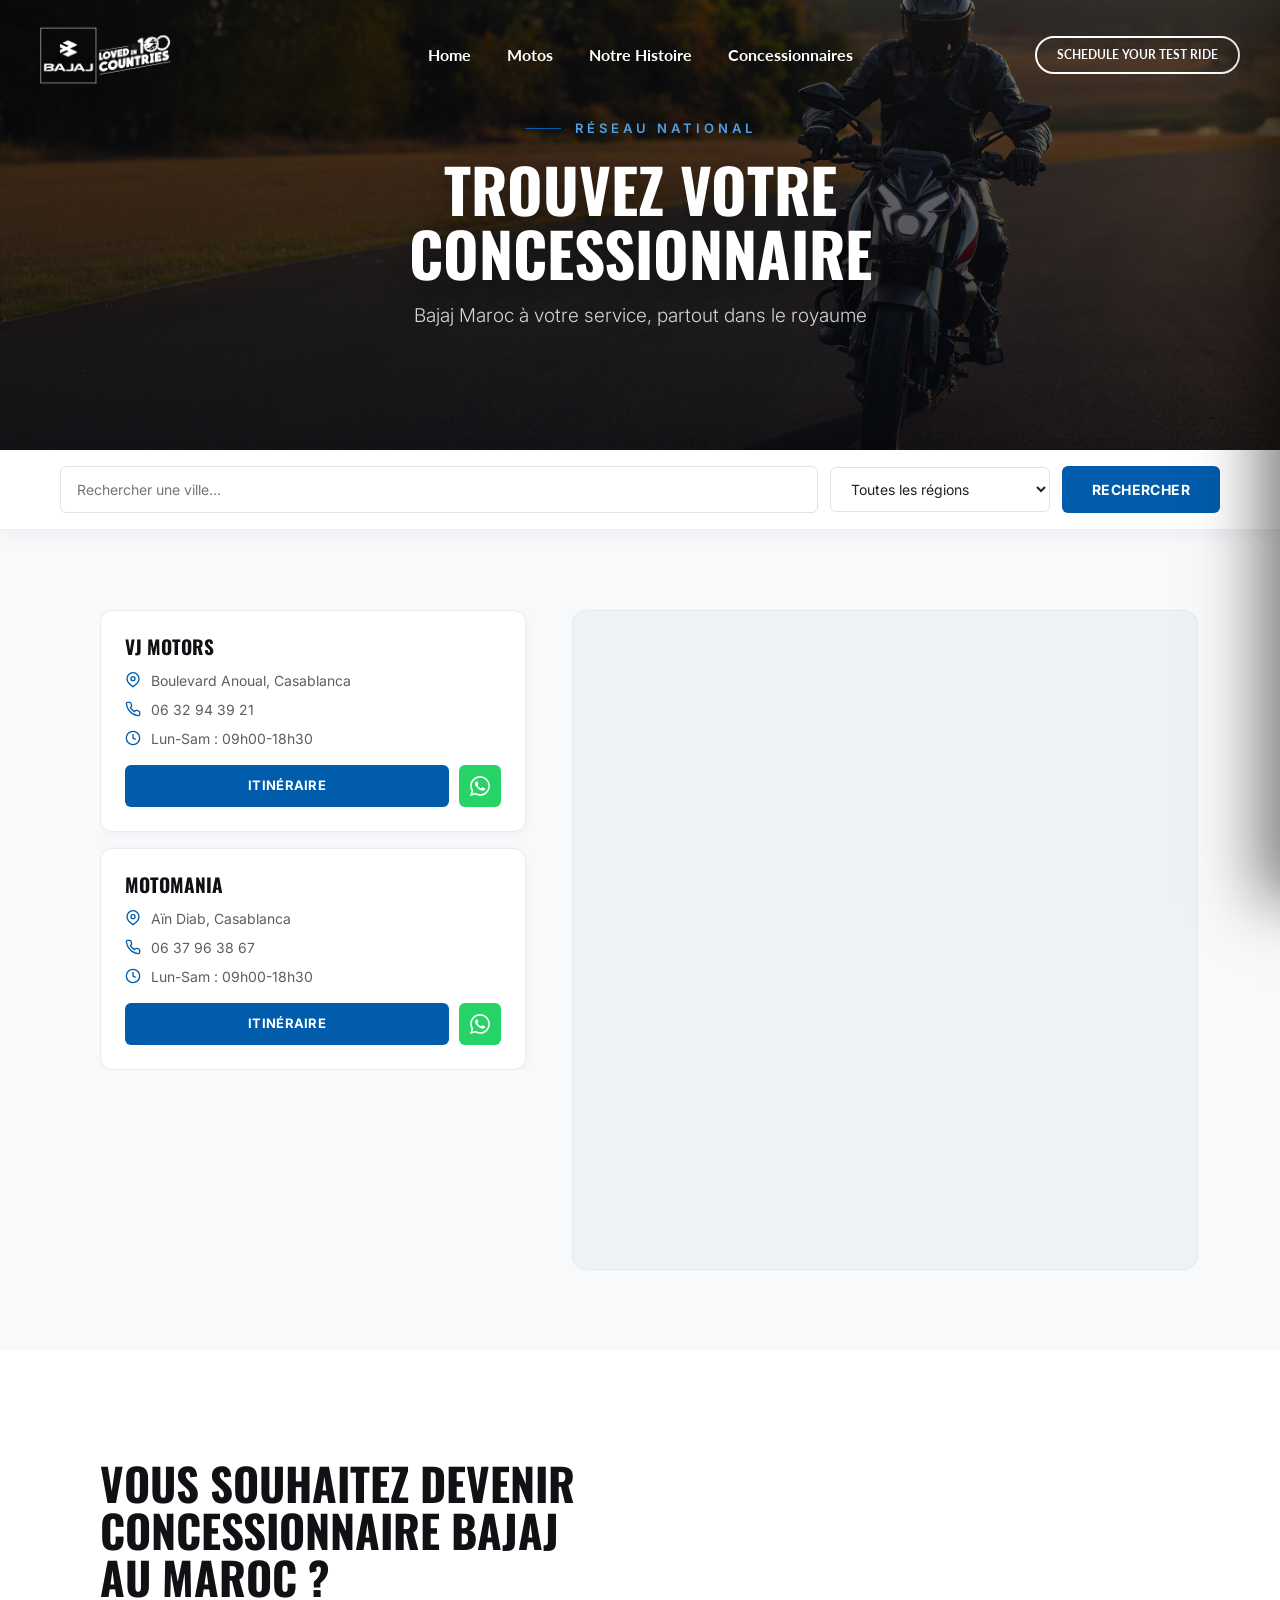
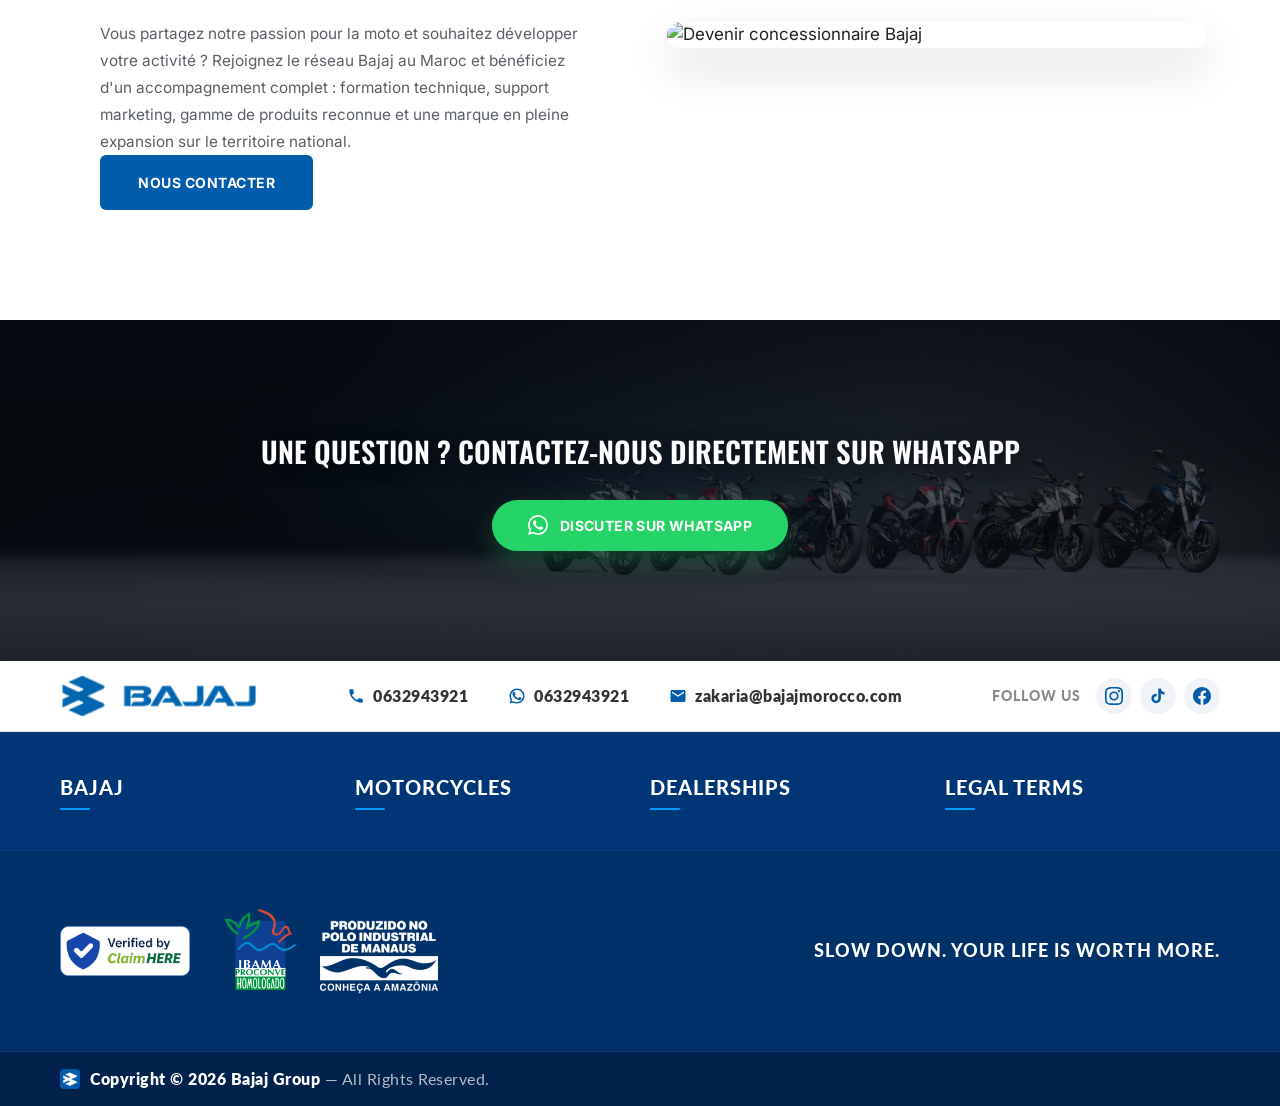
==== commit 76570672: "Add Meta Pixel: PageView on all pages, Lead on test-ride submit, ViewContent on NS400Z/N250 Co-Autho" ====
--- a/concessionnaires/index.html
+++ b/concessionnaires/index.html
@@ -201,6 +201,22 @@
 <link rel="icon" href="/favicon.png" />
 <link rel="apple-touch-icon" href="/favicon.png" />
 <meta name="google-site-verification" content="ETfBmFFD0bK6a3AxZxMl6zMHSo-MOYqyh-lPM0KT4MQ" />
+<!-- Meta Pixel Code -->
+<script>
+!function(f,b,e,v,n,t,s)
+{if(f.fbq)return;n=f.fbq=function(){n.callMethod?
+n.callMethod.apply(n,arguments):n.queue.push(arguments)};
+if(!f._fbq)f._fbq=n;n.push=n;n.loaded=!0;n.version='2.0';
+n.queue=[];t=b.createElement(e);t.async=!0;
+t.src=v;s=b.getElementsByTagName(e)[0];
+s.parentNode.insertBefore(t,s)}(window, document,'script',
+'https://connect.facebook.net/en_US/fbevents.js');
+fbq('init', '1438254284514631');
+fbq('track', 'PageView');
+</script>
+<noscript><img height="1" width="1" style="display:none"
+src="https://www.facebook.com/tr?id=1438254284514631&ev=PageView&noscript=1"/></noscript>
+<!-- End Meta Pixel Code -->
 </head>
 <body class="wp-singular page-template page-template-template-dealership page-template-template-dealership-php page page-id-9 wp-embed-responsive wp-theme-generatepress wp-child-theme-bajaj-morocoo right-sidebar nav-float-right separate-containers header-aligned-left dropdown-hover">
     
@@ -1530,6 +1546,7 @@
         emailjs.send("service_8i4jue1", "template_rpnvap9", params)
             .then(function(res){
                 if (res && res.status === 200) {
+                    if (window.fbq) fbq('track', 'Lead');
                     /* Success -> show thank-you, then reset + close after a few seconds */
                     formWrap.style.display = 'none';
                     successWrap.style.display = 'block';
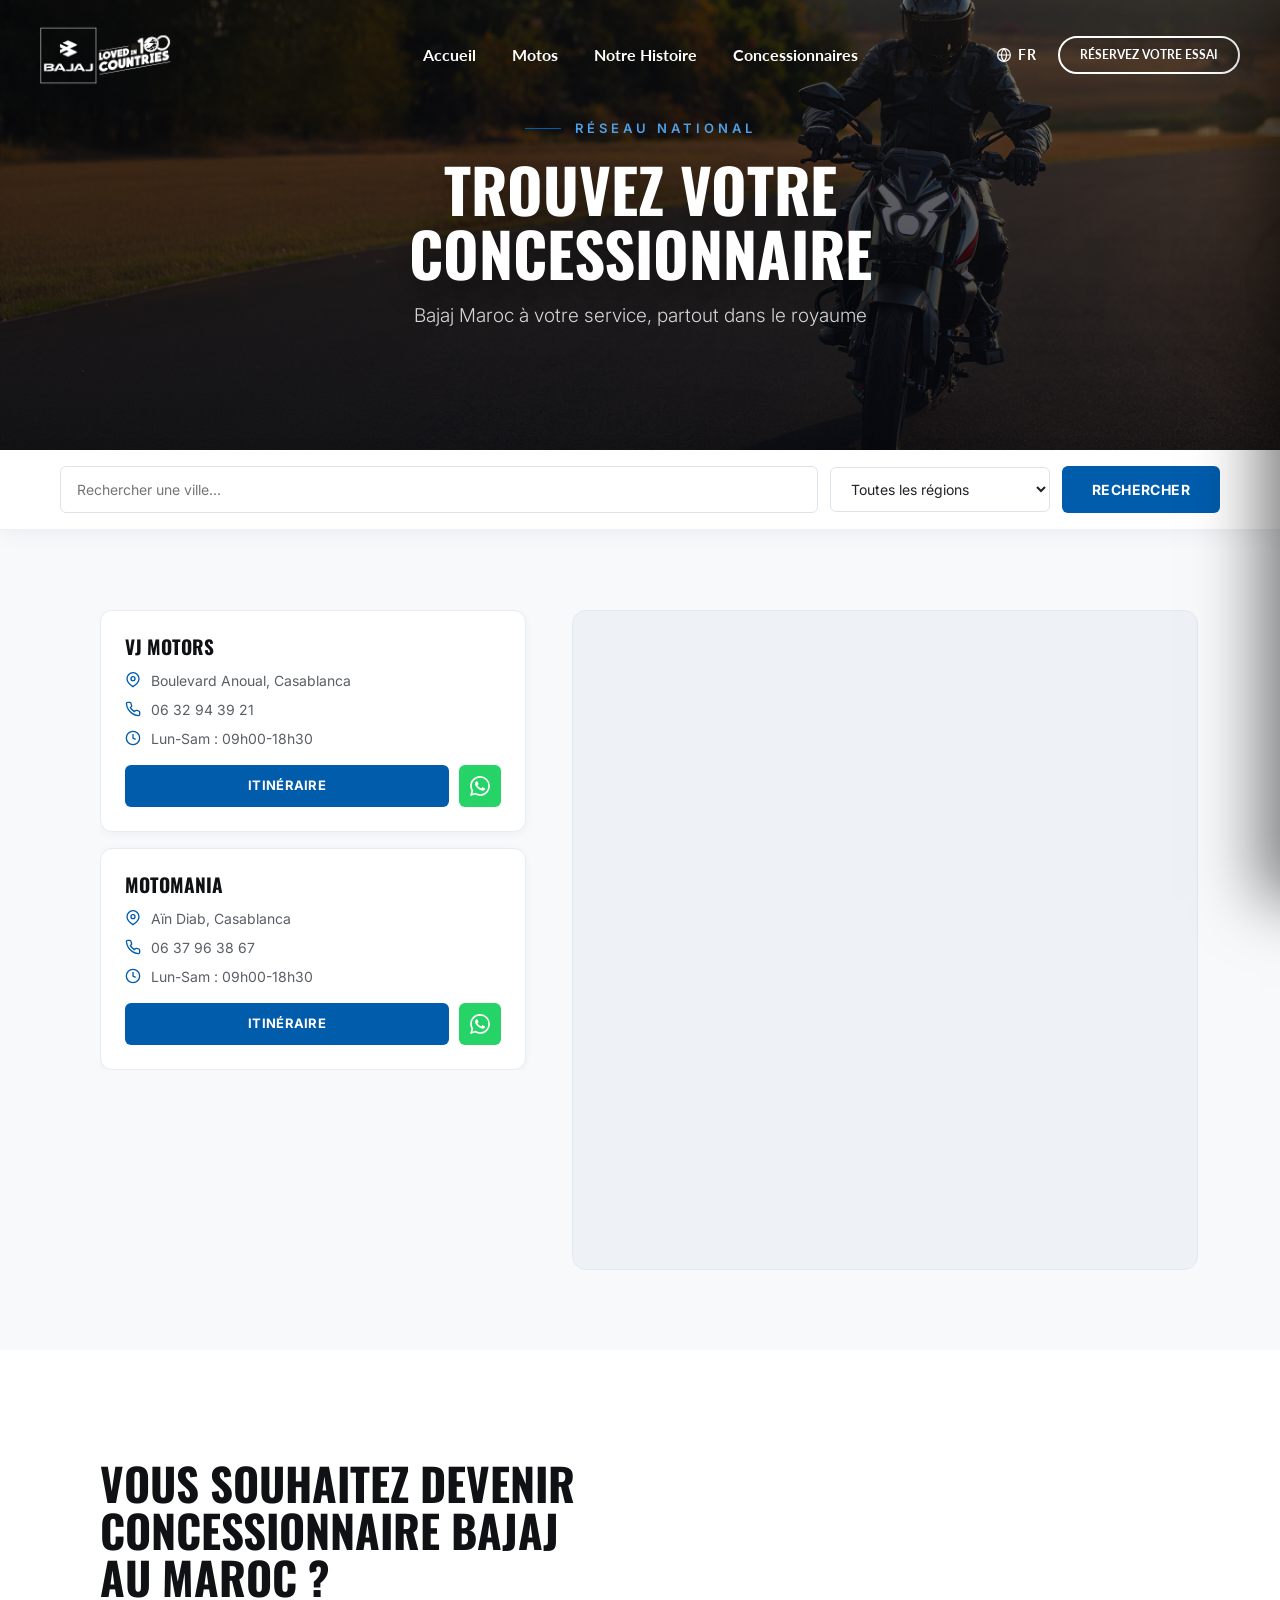
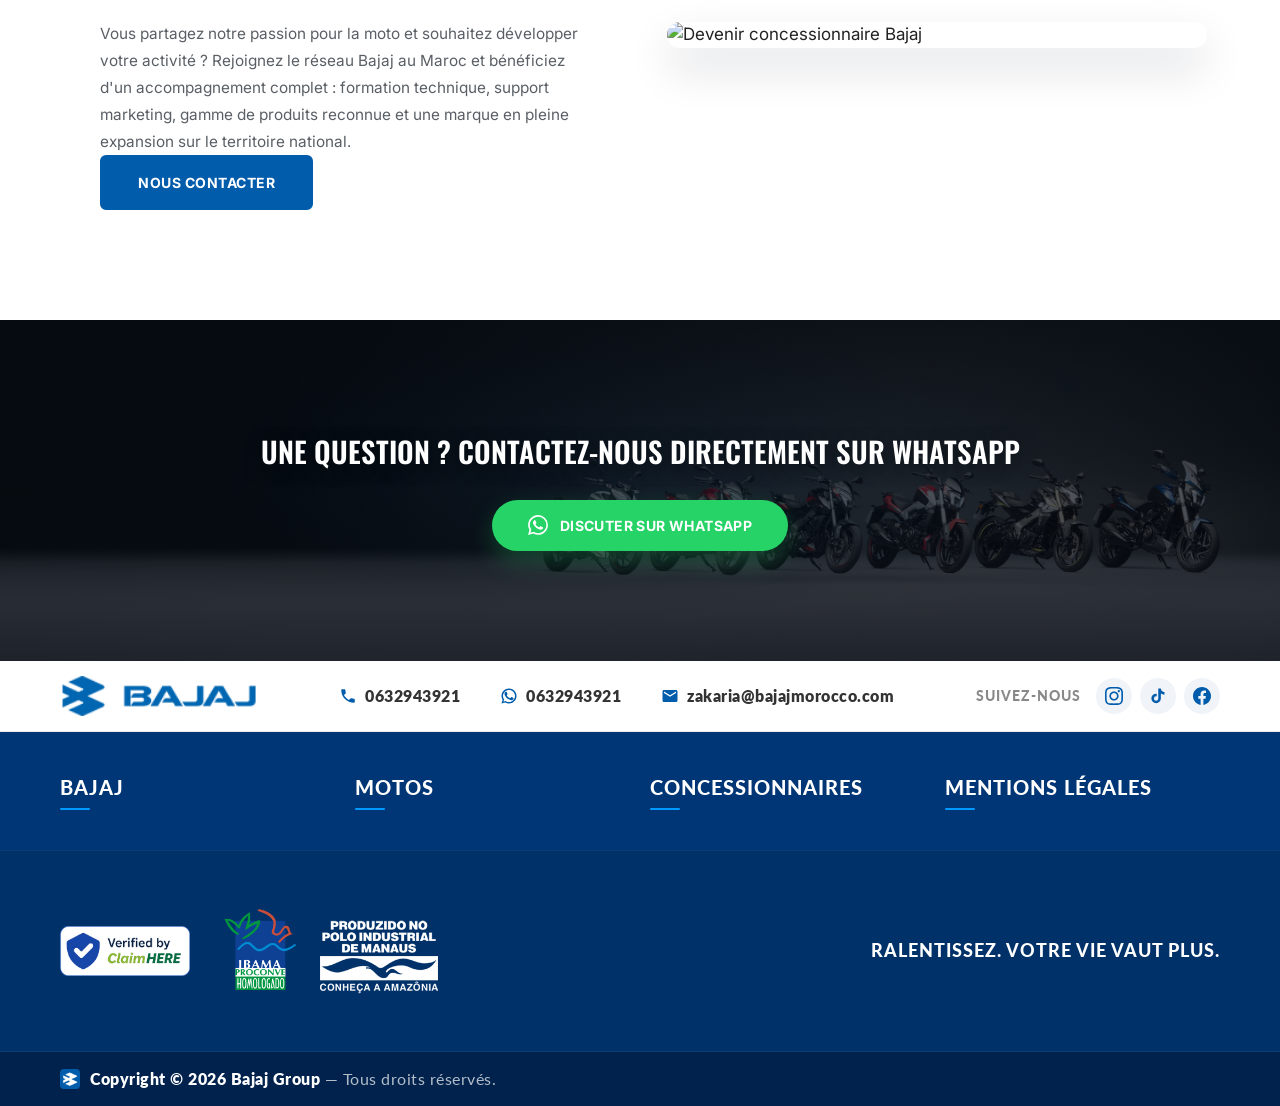
==== commit adc9f39d: "Add FR / EN / AR language switcher with hand-written translations - assets/i18n/dict.js: French, Eng" ====
--- a/concessionnaires/index.html
+++ b/concessionnaires/index.html
@@ -1,7 +1,9 @@
 <!DOCTYPE html>
-<html lang="en-US">
+<html lang="fr">
 <head>
     <meta charset="UTF-8">
+    <!-- Language (FR / EN / AR): set lang/dir before the page renders; see /assets/i18n/ -->
+    <script>(function(){var l='fr';try{l=localStorage.getItem('bj-lang')||'fr'}catch(e){}if(['fr','en','ar'].indexOf(l)<0)l='fr';var h=document.documentElement;h.lang=l;h.dir=l==='ar'?'rtl':'ltr';h.className+=' bj-i18n-pending';setTimeout(function(){h.classList.remove('bj-i18n-pending')},2500);if(l==='ar')document.write('<link rel="stylesheet" href="https://fonts.googleapis.com/css2?family=Cairo:wght@400;600;700;900&display=swap">')})();</script>
     <meta name="viewport" content="width=device-width, initial-scale=1.0">
         <link rel="pingback" href="/xmlrpc.php">
     <link rel="stylesheet" href="https://cdnjs.cloudflare.com/ajax/libs/font-awesome/6.4.0/css/all.min.css">
@@ -217,6 +219,9 @@
 <noscript><img height="1" width="1" style="display:none"
 src="https://www.facebook.com/tr?id=1438254284514631&ev=PageView&noscript=1"/></noscript>
 <!-- End Meta Pixel Code -->
+<link rel="stylesheet" href="/assets/i18n/i18n.css">
+<script src="/assets/i18n/dict.js" defer></script>
+<script src="/assets/i18n/i18n.js" defer></script>
 </head>
 <body class="wp-singular page-template page-template-template-dealership page-template-template-dealership-php page page-id-9 wp-embed-responsive wp-theme-generatepress wp-child-theme-bajaj-morocoo right-sidebar nav-float-right separate-containers header-aligned-left dropdown-hover">
     
@@ -234,6 +239,8 @@
             <li><a href="index.html" class="bjj-nav-btn">Concessionnaires</a></li>
         </ul>
           </nav>
+
+  <div id="bj-lang" class="bj-lang"></div>
 
   <div class="bjj-mobile-cta">
     <a href="/test-ride/">TEST RIDE</a>
--- a/assets/i18n/i18n.css
+++ b/assets/i18n/i18n.css
@@ -0,0 +1,100 @@
+/* Bajaj Maroc — language switcher (FR / EN / AR) + Arabic (RTL) adjustments.
+   The theme resets margin/padding on every element with !important, so the
+   rules here need !important too. */
+
+/* Hide the page until it is translated (only when a non-French language is stored). */
+html.bj-i18n-pending body { visibility: hidden !important; }
+
+#bj-lang {
+  position: relative !important;
+  display: flex !important;
+  align-items: center !important;
+  flex: 0 0 auto !important;
+  margin-left: auto !important;
+  z-index: 1001 !important;
+}
+#bj-lang.bj-lang-edge { margin-right: 40px !important; }
+
+#bj-lang .bj-lang-btn {
+  display: inline-flex !important;
+  align-items: center !important;
+  gap: 6px !important;
+  background: transparent !important;
+  border: 0 !important;
+  color: #fff !important;
+  font-family: 'Lato', sans-serif !important;
+  font-size: 14px !important;
+  font-weight: 700 !important;
+  letter-spacing: .5px !important;
+  padding: 8px 6px !important;
+  cursor: pointer !important;
+  line-height: 1 !important;
+}
+#bj-lang .bj-lang-btn:hover,
+#bj-lang .bj-lang-btn:focus-visible { opacity: .8 !important; }
+
+#bj-lang .bj-lang-menu {
+  position: absolute !important;
+  top: calc(100% + 8px) !important;
+  right: 0 !important;
+  min-width: 150px !important;
+  list-style: none !important;
+  background: #fff !important;
+  border-radius: 10px !important;
+  box-shadow: 0 12px 30px rgba(0,0,0,.22) !important;
+  padding: 6px !important;
+  opacity: 0 !important;
+  visibility: hidden !important;
+  transform: translateY(-6px) !important;
+  transition: opacity .18s, transform .18s, visibility .18s !important;
+}
+#bj-lang.bj-lang-open .bj-lang-menu { opacity: 1 !important; visibility: visible !important; transform: none !important; }
+
+#bj-lang .bj-lang-menu button {
+  display: block !important;
+  width: 100% !important;
+  background: transparent !important;
+  border: 0 !important;
+  border-radius: 6px !important;
+  padding: 10px 14px !important;
+  color: #1a1a1a !important;
+  font-family: 'Lato', 'Cairo', sans-serif !important;
+  font-size: 14px !important;
+  font-weight: 700 !important;
+  text-align: start !important;
+  cursor: pointer !important;
+}
+#bj-lang .bj-lang-menu button:hover { background: #f0f4f9 !important; color: #015cac !important; }
+#bj-lang .bj-lang-menu button[aria-checked="true"] { color: #015cac !important; }
+
+/* Mobile: the switcher sits between the logo group and the TEST RIDE pill. */
+@media (max-width: 1040px) {
+  #bj-lang + .bjj-mobile-cta { margin-left: 8px !important; }
+  #bj-lang.bj-lang-edge { margin-right: 0 !important; }
+  #bj-lang .bj-lang-btn { font-size: 13px !important; padding: 8px 4px !important; }
+}
+
+/* ── Arabic ─────────────────────────────────────────────────────────────── */
+html[lang="ar"] body,
+html[lang="ar"] body * {
+  font-family: 'Cairo', 'Lato', sans-serif !important;
+  letter-spacing: 0 !important; /* spacing breaks the joined Arabic letters */
+}
+html[lang="ar"] .fa, html[lang="ar"] .fas, html[lang="ar"] .far,
+html[lang="ar"] .fab, html[lang="ar"] [class*="fa-"] { font-family: 'Font Awesome 6 Free', 'Font Awesome 6 Brands' !important; }
+html[lang="ar"] .fab { font-family: 'Font Awesome 6 Brands' !important; }
+html[lang="ar"] .bjb-trust-number { white-space: nowrap !important; font-size: clamp(2rem, 4vw, 3.2rem) !important; }
+/* Keep Latin handles / emails / phone numbers in their own left-to-right order. */
+html[dir="rtl"] .bj-insta-handle,
+html[dir="rtl"] a[href^="mailto:"],
+html[dir="rtl"] a[href^="tel:"] { direction: ltr !important; unicode-bidi: isolate !important; }
+html[dir="rtl"] #bj-lang { margin-left: 0 !important; margin-right: auto !important; }
+html[dir="rtl"] #bj-lang.bj-lang-edge { margin-left: 40px !important; }
+html[dir="rtl"] #bj-lang .bj-lang-menu { right: auto !important; left: 0 !important; }
+html[dir="rtl"] .bjj-cta-wrap { padding: 0 16px 0 40px !important; }
+html[dir="rtl"] .bjj-logo-block { padding: 0 40px 0 20px !important; }
+@media (max-width: 1040px) {
+  html[dir="rtl"] #bj-lang + .bjj-mobile-cta { margin-left: 10px !important; margin-right: 8px !important; }
+  html[dir="rtl"] #bj-lang.bj-lang-edge { margin-left: 0 !important; }
+  html[dir="rtl"] .bjj-logo-block { padding: 0 16px 0 20px !important; }
+}
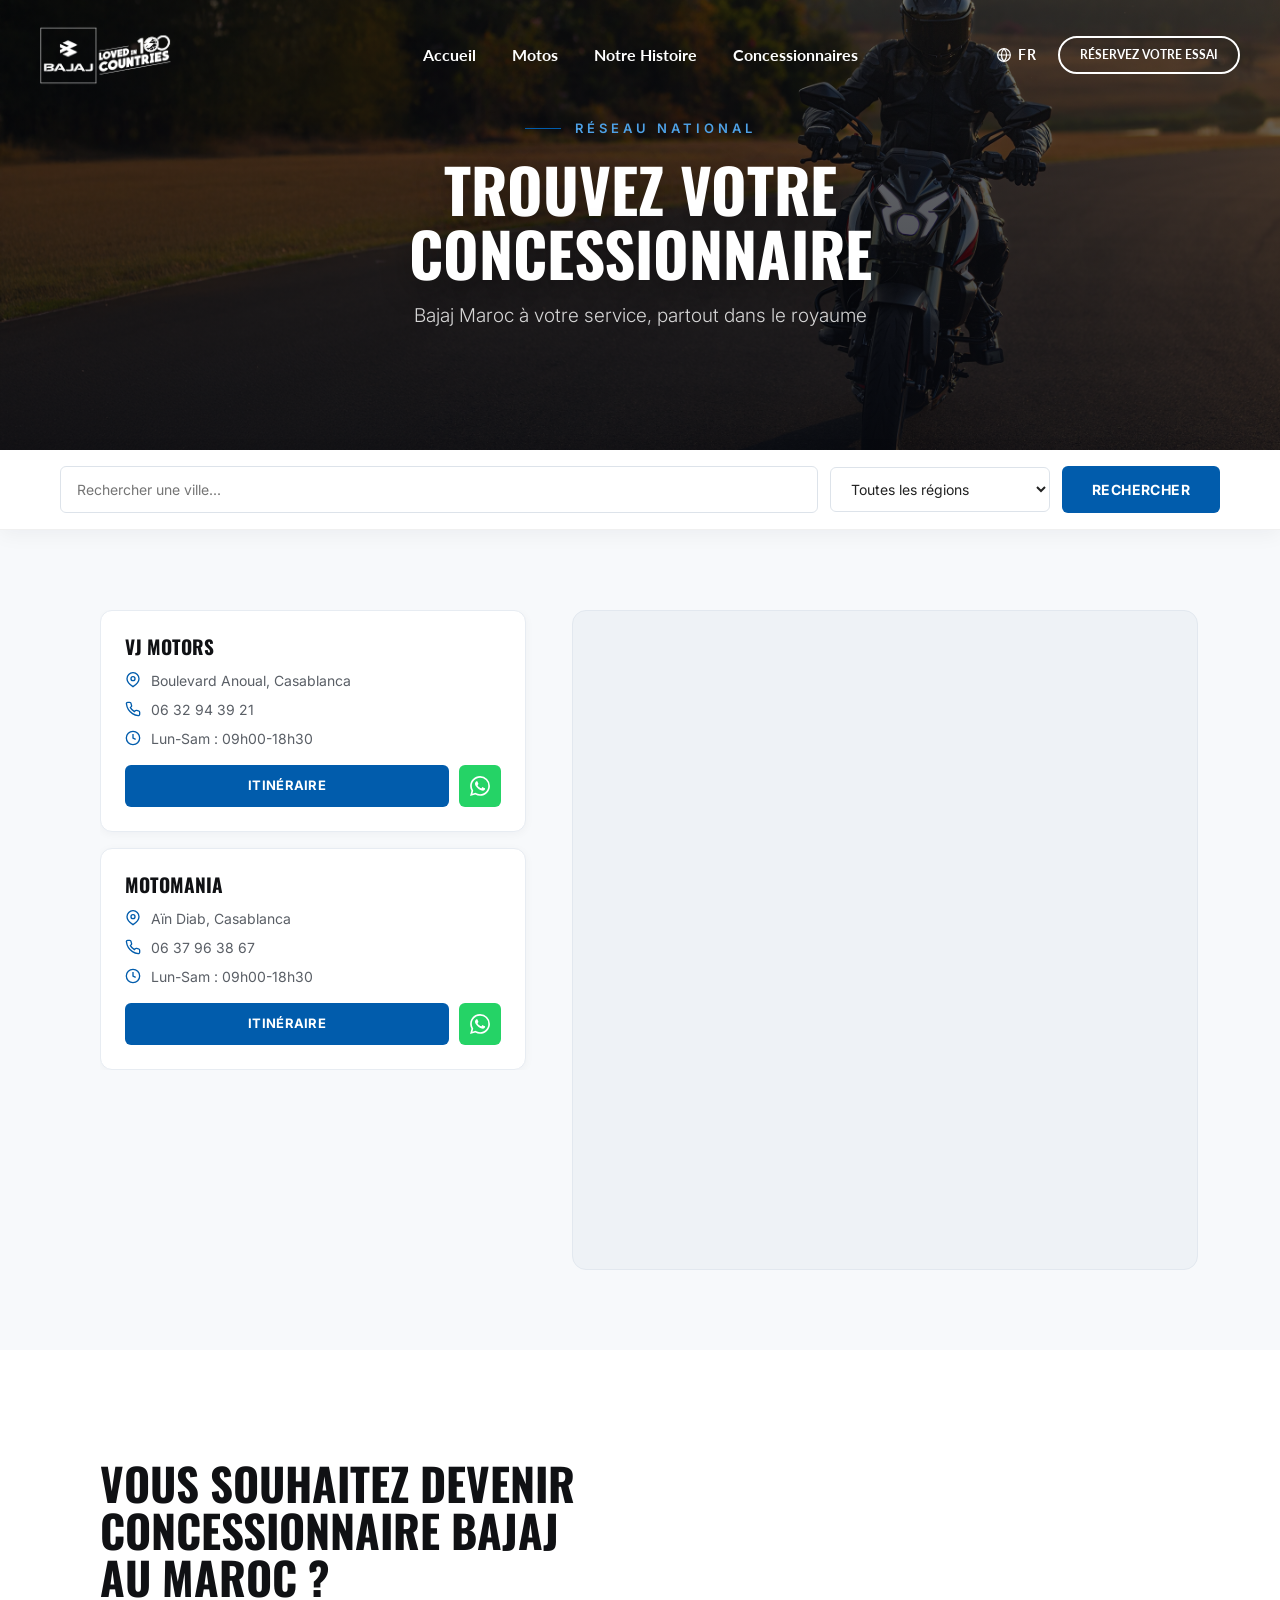
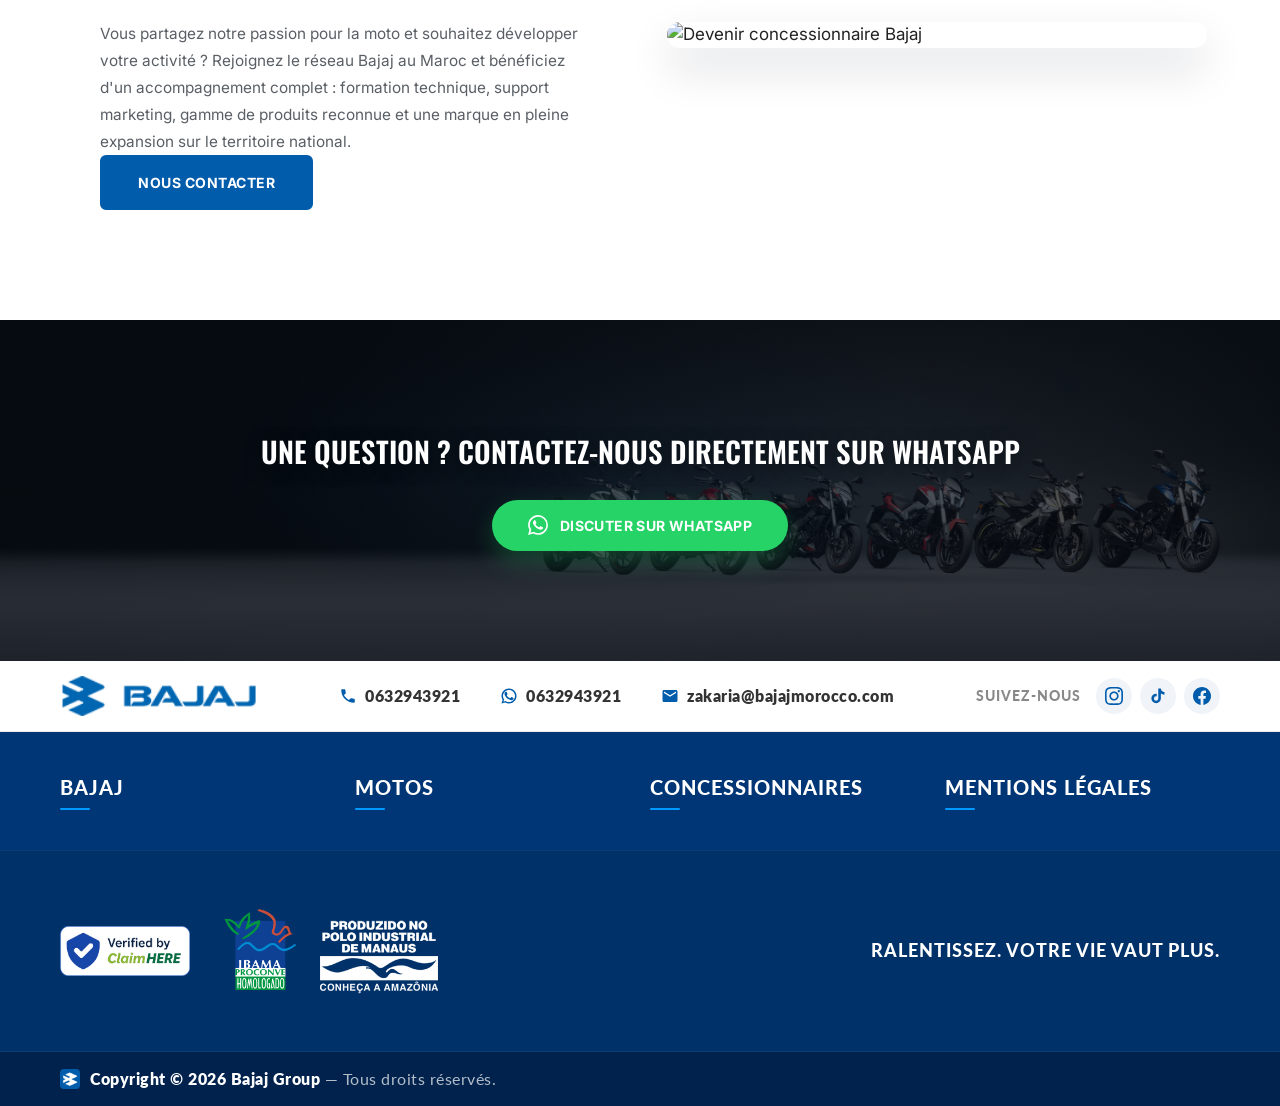
==== commit 19803c39: "Remove the "Demander un devis" panel; all booking buttons go to /test-ride/ - Quote panel (styles, m" ====
--- a/concessionnaires/index.html
+++ b/concessionnaires/index.html
@@ -2,8 +2,8 @@
 <html lang="fr">
 <head>
     <meta charset="UTF-8">
-    <!-- Language (FR / EN / AR): set lang/dir before the page renders; see /assets/i18n/ -->
-    <script>(function(){var l='fr';try{l=localStorage.getItem('bj-lang')||'fr'}catch(e){}if(['fr','en','ar'].indexOf(l)<0)l='fr';var h=document.documentElement;h.lang=l;h.dir=l==='ar'?'rtl':'ltr';h.className+=' bj-i18n-pending';setTimeout(function(){h.classList.remove('bj-i18n-pending')},2500);if(l==='ar')document.write('<link rel="stylesheet" href="https://fonts.googleapis.com/css2?family=Cairo:wght@400;600;700;900&display=swap">')})();</script>
+    <!-- Language (FR / EN): set lang before the page renders; see /assets/i18n/ -->
+    <script>(function(){var l='fr';try{l=localStorage.getItem('bj-lang')||'fr'}catch(e){}if(['fr','en'].indexOf(l)<0)l='fr';var h=document.documentElement;h.lang=l;h.className+=' bj-i18n-pending';setTimeout(function(){h.classList.remove('bj-i18n-pending')},2500)})();</script>
     <meta name="viewport" content="width=device-width, initial-scale=1.0">
         <link rel="pingback" href="/xmlrpc.php">
     <link rel="stylesheet" href="https://cdnjs.cloudflare.com/ajax/libs/font-awesome/6.4.0/css/all.min.css">
@@ -1355,232 +1355,6 @@
   }
 })();
 </script>
-
-
-<style>
-@import url('https://fonts.googleapis.com/css2?family=Oswald:wght@400;500;600;700&family=Inter:wght@300;400;500;600&display=swap');
-/* The off-screen slide-in panel must not widen the page (would blank/shift mobile). */
-html, body { overflow-x: hidden !important; max-width: 100% !important; }
-.bjmenq-overlay { position: fixed; inset: 0; background: rgba(0,0,0,.6); opacity: 0; visibility: hidden; transition: opacity .4s ease, visibility .4s; z-index: 99998; }
-.bjmenq-overlay.bjmenq-open { opacity: 1; visibility: visible; }
-.bjmenq-panel { position: fixed !important; top: 0 !important; right: 0 !important; left:auto !important; height: 100% !important; width: 480px !important; max-width: 100% !important; background: #101013 !important; color: #fff !important; transform: translateX(100%); transition: transform .4s ease !important; z-index: 99999 !important; overflow-y: auto !important; box-shadow: -20px 0 60px rgba(0,0,0,.5) !important; font-family: 'Inter', sans-serif !important; margin:0 !important; }
-.bjmenq-panel.bjmenq-open { transform: translateX(0); }
-@media (max-width: 560px){ .bjmenq-panel { width: 100% !important; } }
-.bjmenq-inner { padding: 34px 30px 48px !important; }
-.bjmenq-panel *, .bjmenq-panel *::before, .bjmenq-panel *::after { box-sizing: border-box; }
-.bjmenq-close { position: absolute; top: 20px; right: 22px; background: none; border: none; color: rgba(255,255,255,.55); font-size: 30px; line-height: 1; cursor: pointer; transition: color .2s; }
-.bjmenq-close:hover { color: #fff; }
-.bjmenq-title { font-family:'Oswald',sans-serif; font-size: 30px; font-weight: 700; margin: 0 0 6px; letter-spacing:.5px; }
-.bjmenq-sub { color: rgba(255,255,255,.55); font-size: 14px; margin: 0 0 22px; }
-.bjmenq-bikerow { display: flex; align-items: center; gap: 12px; padding: 12px 0; border-top: 1px solid rgba(255,255,255,.08); border-bottom: 1px solid rgba(255,255,255,.08); margin-bottom: 20px; }
-.bjmenq-bikethumb { width: 128px; height: 92px; object-fit: contain; flex:0 0 auto; }
-.bjmenq-bikename { font-weight: 600; font-size: 15px; }
-.bjmenq-change { margin-left: auto; background:rgba(255,255,255,.08); border:1px solid rgba(255,255,255,.18); color:#cfe4fb; font-size:12px; font-weight:700; cursor:pointer; text-decoration: none; font-family:inherit; padding:7px 14px; border-radius:20px; transition: all .2s; white-space:nowrap; }
-.bjmenq-change:hover { background:#015cac; border-color:#015cac; color:#fff; text-decoration: none; }
-.bjmenq-changelist { display:none; margin: 6px 0 22px; background:#15151a; border:1px solid #2e2e37; border-radius:14px; overflow:hidden; box-shadow:0 14px 34px rgba(0,0,0,.4); }
-.bjmenq-changelist.bjmenq-show { display:block; animation: bjmenq-fade .22s ease; }
-.bjmenq-changeitem { display:flex; align-items:center; gap:16px; padding:14px 16px; cursor:pointer; border:none; border-left:3px solid transparent; background:none; width:100%; color:#fff; text-align:left; font-size:16px; font-weight:600; font-family:inherit; transition: background .2s, border-color .2s, padding-left .2s; }
-.bjmenq-changeitem:hover { background:#1f2833; border-left-color:#015cac; padding-left:22px; } .bjmenq-changeitem + .bjmenq-changeitem { border-top:1px solid rgba(255,255,255,.06); } @keyframes bjmenq-fade { from { opacity:0; transform:translateY(-6px); } to { opacity:1; transform:none; } }
-.bjmenq-changeitem img { width:88px; height:60px; object-fit:contain; flex:0 0 auto; background:#0e0e12; border-radius:8px; padding:6px; }
-.bjmenq-field { margin-bottom: 16px !important; }
-.bjmenq-input, .bjmenq-select { width:100% !important; background:#1a1a1f !important; border:1px solid #2a2a30 !important; border-radius:8px !important; color:#fff !important; padding:13px 14px !important; font-size:14px !important; font-family:inherit !important; transition: border-color .2s, box-shadow .2s !important; box-sizing:border-box !important; height:auto !important; margin:0 !important; }
-.bjmenq-input:focus, .bjmenq-select:focus { outline:none !important; border-color:#015cac !important; box-shadow:0 0 0 3px rgba(1,92,172,.2) !important; background:#1a1a1f !important; }
-.bjmenq-input::placeholder { color: rgba(255,255,255,.4) !important; opacity:1 !important; }
-.bjmenq-select { appearance:none !important; -webkit-appearance:none !important; -moz-appearance:none !important; color: rgba(255,255,255,.85) !important; background-image: url("data:image/svg+xml;charset=UTF-8,%3csvg xmlns='http://www.w3.org/2000/svg' viewBox='0 0 24 24' fill='none' stroke='%23ffffff' stroke-width='2' stroke-linecap='round' stroke-linejoin='round'%3e%3cpolyline points='6 9 12 15 18 9'%3e%3c/polyline%3e%3c/svg%3e") !important; background-repeat:no-repeat !important; background-position: right 12px center !important; background-size:16px !important; }
-.bjmenq-select option { background-color:#ffffff !important; color:#111111 !important; }
-.bjmenq-city-row { display:flex !important; gap:10px !important; align-items:stretch !important; margin-bottom:16px !important; }
-.bjmenq-city-row .bjmenq-field { flex:1 !important; margin-bottom:0 !important; }
-.bjmenq-detect { white-space:nowrap !important; background:none !important; border:1px solid #015cac !important; color:#4ea3ee !important; border-radius:8px !important; padding:0 14px !important; font-size:12px !important; font-weight:600 !important; cursor:pointer !important; flex:0 0 auto !important; font-family:inherit !important; transition: background .2s, color .2s !important; }
-.bjmenq-detect:hover { background:#015cac !important; color:#fff !important; }
-.bjmenq-submit { width:100% !important; background:#015cac !important; color:#fff !important; border:none !important; border-radius:8px !important; padding:16px !important; font-size:15px !important; font-weight:700 !important; text-transform:uppercase !important; letter-spacing:.5px !important; cursor:pointer !important; margin-top:8px !important; transition: background .2s, transform .2s !important; font-family:'Oswald',sans-serif !important; }
-.bjmenq-submit:hover { background:#0a6fc4 !important; transform: translateY(-2px) !important; }
-.bjmenq-error { font-size:13px !important; color:#ff6b6b !important; margin-top:14px !important; text-align:center !important; line-height:1.5 !important; }
-.bjmenq-error a { color:#25D366 !important; text-decoration:underline !important; font-weight:600 !important; }
-.bjmenq-terms { font-size:11px; color: rgba(255,255,255,.5); margin-top:14px; text-align:center; line-height:1.6; }
-.bjmenq-terms a { color: rgba(255,255,255,.8); text-decoration: underline; }
-.bjmenq-wa { display:flex; align-items:center; gap:10px; margin-top:20px; justify-content:center; }
-.bjmenq-toggle { position:relative; width:46px; height:26px; flex:0 0 auto; display:inline-block; }
-.bjmenq-toggle input { opacity:0; width:0; height:0; }
-.bjmenq-slider { position:absolute; inset:0; background:#3a3a40; border-radius:999px; cursor:pointer; transition: background .2s; }
-.bjmenq-slider::before { content:''; position:absolute; height:20px; width:20px; left:3px; top:3px; background:#fff; border-radius:50%; transition: transform .2s; }
-.bjmenq-toggle input:checked + .bjmenq-slider { background:#25D366; }
-.bjmenq-toggle input:checked + .bjmenq-slider::before { transform: translateX(20px); }
-.bjmenq-wa-label { font-size:13px; display:flex; align-items:center; gap:6px; }
-.bjmenq-success { text-align:center; padding:70px 20px; }
-.bjmenq-success-icon { width:64px;height:64px;line-height:64px; margin:0 auto 18px; border-radius:50%; background:rgba(37,211,102,.15); color:#25D366; font-size:34px; }
-.bjmenq-success h3 { font-family:'Oswald',sans-serif; font-size:26px; margin:0 0 10px; }
-.bjmenq-success p { color: rgba(255,255,255,.6); font-size:14px; margin:0; }
-body.bjmenq-lock { overflow: hidden; }
-</style>
-
-<div class="bjmenq-overlay" id="bjmEnqOverlay"></div>
-<aside class="bjmenq-panel" id="bjmEnqPanel" role="dialog" aria-modal="true" aria-label="Demander un devis" aria-hidden="true">
-    <button type="button" class="bjmenq-close" id="bjmEnqClose" aria-label="Fermer">&times;</button>
-    <div class="bjmenq-inner">
-        <div id="bjmEnqForm">
-            <h2 class="bjmenq-title">Demander un devis</h2>
-            <p class="bjmenq-sub">Remplissez vos informations pour être recontacté</p>
-
-            <div class="bjmenq-bikerow">
-                <img class="bjmenq-bikethumb" id="bjmEnqThumb" src="../wp-content/themes/bajaj-morocoo/images/4.jpg" alt="">
-                <span class="bjmenq-bikename" id="bjmEnqName">Pulsar N125</span>
-                <button type="button" class="bjmenq-change" id="bjmEnqChangeBtn">Changer de modèle</button>
-            </div>
-            <div class="bjmenq-changelist" id="bjmEnqChangeList"></div>
-
-            <form id="bjmEnqFormEl" novalidate>
-                <div class="bjmenq-field"><input type="text" class="bjmenq-input" name="name" placeholder="Nom complet *" required></div>
-                <div class="bjmenq-field"><input type="tel" class="bjmenq-input" name="phone" placeholder="Numéro de téléphone *" required></div>
-                <div class="bjmenq-city-row">
-                    <div class="bjmenq-field"><input type="text" class="bjmenq-input" id="bjmEnqCity" name="city" placeholder="Ville *" required></div>
-                    <button type="button" class="bjmenq-detect" id="bjmEnqDetect">Détecter ma position</button>
-                </div>
-                <div class="bjmenq-field">
-                    <select class="bjmenq-select" name="dealer">
-                        <option value="" disabled selected>Concessionnaire</option>
-                        <option>VJ Motors — Casablanca</option><option>Motomania — Casablanca</option>                    </select>
-                </div>
-                <div class="bjmenq-field">
-                    <select class="bjmenq-select" name="timeline">
-                        <option value="" disabled selected>Quand comptez-vous acheter ?</option>
-                        <option>Cette semaine</option>
-                        <option>Ce mois-ci</option>
-                        <option>Dans les 3 prochains mois</option>
-                        <option>Je me renseigne</option>
-                    </select>
-                </div>
-                <button type="submit" class="bjmenq-submit">Envoyer ma demande</button>
-                <p class="bjmenq-error" id="bjmEnqError" style="display:none;">Une erreur s'est produite. Veuillez réessayer, ou contactez-nous sur <a href="https://wa.me/212632943921" target="_blank" rel="noopener">WhatsApp</a>.</p>
-                <p class="bjmenq-terms">En cliquant sur Envoyer, vous acceptez nos <a href="index.html#">Conditions Générales</a> et notre <a href="index.html#">Politique de Confidentialité</a></p>
-                <div class="bjmenq-wa">
-                    <label class="bjmenq-toggle"><input type="checkbox" id="bjmEnqWa" checked><span class="bjmenq-slider"></span></label>
-                    <span class="bjmenq-wa-label">Recevoir les mises à jour sur WhatsApp
-                        <svg viewBox="0 0 24 24" width="16" height="16" fill="#25D366" aria-hidden="true"><path d="M12.04 2C6.58 2 2.13 6.45 2.13 11.91c0 1.75.46 3.45 1.32 4.95L2 22l5.25-1.38c1.45.79 3.08 1.21 4.79 1.21 5.46 0 9.91-4.45 9.91-9.91C21.95 6.45 17.5 2 12.04 2m0 18.15c-1.52 0-3.01-.41-4.3-1.18l-.31-.18-3.12.82.83-3.04-.2-.32a8.2 8.2 0 0 1-1.26-4.36c0-4.54 3.7-8.24 8.25-8.24 2.2 0 4.27.86 5.82 2.42a8.18 8.18 0 0 1 2.41 5.83c0 4.54-3.7 8.24-8.24 8.24m4.52-6.16c-.25-.12-1.47-.72-1.69-.81-.23-.08-.39-.12-.56.12-.17.25-.64.81-.79.97-.14.17-.29.19-.54.06-.25-.12-1.05-.39-1.99-1.23-.74-.66-1.23-1.48-1.38-1.72-.14-.25-.02-.38.11-.5.11-.11.25-.29.37-.43.12-.14.17-.25.25-.41.08-.17.04-.31-.02-.43-.06-.12-.56-1.34-.76-1.84-.2-.48-.4-.42-.56-.43-.14 0-.31-.01-.48-.01-.17 0-.43.06-.66.31-.23.25-.87.85-.87 2.07 0 1.22.89 2.4 1.01 2.56.12.17 1.75 2.67 4.24 3.74.59.26 1.05.41 1.41.52.59.19 1.13.16 1.56.1.48-.07 1.47-.6 1.68-1.18.21-.58.21-1.07.14-1.18-.06-.11-.22-.17-.47-.29"/></svg>
-                    </span>
-                </div>
-            </form>
-        </div>
-        <div id="bjmEnqSuccess" style="display:none;">
-            <div class="bjmenq-success">
-                <div class="bjmenq-success-icon">&#10003;</div>
-                <h3>Merci !</h3>
-                <p>Nous vous recontacterons sous peu.</p>
-            </div>
-        </div>
-    </div>
-</aside>
-
-<script>
-(function(){
-    var bikes     = [{"slug":"pulsar-n125","name":"Pulsar N125","image":"\/wp-content\/themes\/bajaj-morocoo\/images\/4.jpg"},{"slug":"pulsar-n250","name":"Pulsar N250","image":"\/wp-content\/themes\/bajaj-morocoo\/images\/3.jpg"},{"slug":"pulsar-ns-400z","name":"Pulsar NS 400Z","image":"\/wp-content\/themes\/bajaj-morocoo\/images\/1.jpg"}];
-    var enqAjax   = "https://formspree.io/f/YOUR_FORM_ID";
-    var enqNonce  = "e2d9fab57b";
-    var overlay = document.getElementById('bjmEnqOverlay');
-    var panel   = document.getElementById('bjmEnqPanel');
-    if (!overlay || !panel) return;
-    /* Move to <body> so no transformed ancestor breaks position:fixed */
-    document.body.appendChild(overlay);
-    document.body.appendChild(panel);
-
-    var closeBtn   = document.getElementById('bjmEnqClose');
-    var changeBtn  = document.getElementById('bjmEnqChangeBtn');
-    var changeList = document.getElementById('bjmEnqChangeList');
-    var thumb      = document.getElementById('bjmEnqThumb');
-    var nameEl     = document.getElementById('bjmEnqName');
-    var detectBtn  = document.getElementById('bjmEnqDetect');
-    var cityInput  = document.getElementById('bjmEnqCity');
-    var formEl     = document.getElementById('bjmEnqFormEl');
-    var formWrap   = document.getElementById('bjmEnqForm');
-    var successWrap= document.getElementById('bjmEnqSuccess');
-
-    function openPanel(e){ if(e) e.preventDefault(); overlay.classList.add('bjmenq-open'); panel.classList.add('bjmenq-open'); panel.setAttribute('aria-hidden','false'); document.body.classList.add('bjmenq-lock'); }
-    function closePanel(){ overlay.classList.remove('bjmenq-open'); panel.classList.remove('bjmenq-open'); panel.setAttribute('aria-hidden','true'); document.body.classList.remove('bjmenq-lock'); changeList.classList.remove('bjmenq-show'); }
-
-    document.querySelectorAll('a[href="#devis"]').forEach(function(t){ t.addEventListener('click', openPanel); });
-    overlay.addEventListener('click', closePanel);
-    closeBtn.addEventListener('click', closePanel);
-    document.addEventListener('keydown', function(e){ if(e.key==='Escape') closePanel(); });
-
-    /* "Changer de moto" — swap preview thumbnail + name in place */
-    bikes.forEach(function(b){
-        var item = document.createElement('button');
-        item.type = 'button'; item.className = 'bjmenq-changeitem';
-        var img = document.createElement('img'); img.src = b.image; img.alt = '';
-        var span = document.createElement('span'); span.textContent = b.name;
-        item.appendChild(img); item.appendChild(span);
-        item.addEventListener('click', function(){ thumb.src = b.image; nameEl.textContent = b.name; changeList.classList.remove('bjmenq-show'); });
-        changeList.appendChild(item);
-    });
-    changeBtn.addEventListener('click', function(){ changeList.classList.toggle('bjmenq-show'); });
-
-    /* "Détecter ma position" — browser geolocation -> reverse-lookup city */
-    detectBtn.addEventListener('click', function(){
-        if (!navigator.geolocation) { detectBtn.textContent = 'Non disponible'; return; }
-        var original = detectBtn.textContent; detectBtn.textContent = 'Localisation…';
-        navigator.geolocation.getCurrentPosition(function(pos){
-            var lat = pos.coords.latitude, lon = pos.coords.longitude;
-            fetch('https://nominatim.openstreetmap.org/reverse?format=json&zoom=10&lat='+lat+'&lon='+lon)
-                .then(function(r){ return r.json(); })
-                .then(function(d){ var a = d.address || {}; var c = a.city || a.town || a.village || a.county || a.state; if (c) cityInput.value = c; detectBtn.textContent = original; })
-                .catch(function(){ detectBtn.textContent = original; });
-        }, function(){ detectBtn.textContent = original; });
-    });
-
-    /* Submit -> send lead by email via admin-ajax */
-    var errorEl = document.getElementById('bjmEnqError');
-    var submitBtn = formEl.querySelector('.bjmenq-submit');
-    var waToggle  = document.getElementById('bjmEnqWa');
-    function fval(n){ var el = formEl.elements[n]; return el ? el.value : ''; }
-
-    formEl.addEventListener('submit', function(e){
-        e.preventDefault();
-        if (errorEl) errorEl.style.display = 'none';
-        var origText = submitBtn.textContent;
-        submitBtn.disabled = true;
-        submitBtn.textContent = 'Envoi…';
-
-        var fd = new FormData();
-        var params = {
-            name:     fval('name'),
-            phone:    fval('phone'),
-            city:     fval('city'),
-            dealer:   fval('dealer'),
-            timeline: fval('timeline'),
-            model:    nameEl.textContent.trim(),
-            whatsapp: (waToggle && waToggle.checked) ? 'Oui' : 'Non'
-        };
-
-        emailjs.send("service_8i4jue1", "template_rpnvap9", params)
-            .then(function(res){
-                if (res && res.status === 200) {
-                    if (window.fbq) fbq('track', 'Lead');
-                    /* Success -> show thank-you, then reset + close after a few seconds */
-                    formWrap.style.display = 'none';
-                    successWrap.style.display = 'block';
-                    setTimeout(function(){
-                        closePanel();
-                        setTimeout(function(){
-                            formEl.reset();
-                            if (waToggle) waToggle.checked = true;
-                            formWrap.style.display = '';
-                            successWrap.style.display = 'none';
-                            submitBtn.disabled = false;
-                            submitBtn.textContent = origText;
-                        }, 500);
-                    }, 3500);
-                } else {
-                    throw new Error('failed');
-                }
-            })
-            .catch(function(){
-                if (errorEl) errorEl.style.display = 'block';
-                submitBtn.disabled = false;
-                submitBtn.textContent = origText;
-            });
-    });
-})();
-</script>
-
 <script type="speculationrules">
 {"prefetch":[{"source":"document","where":{"and":[{"href_matches":"/*"},{"not":{"href_matches":["/wp-*.php","/wp-admin/*","/wp-content/uploads/*","/wp-content/*","/wp-content/plugins/*","/wp-content/themes/bajaj-morocoo/*","/wp-content/themes/generatepress/*","/*\\?(.+)"]}},{"not":{"selector_matches":"a[rel~=\"nofollow\"]"}},{"not":{"selector_matches":".no-prefetch, .no-prefetch a"}}]},"eagerness":"conservative"}]}
 </script>
--- a/assets/i18n/i18n.css
+++ b/assets/i18n/i18n.css
@@ -1,4 +1,4 @@
-/* Bajaj Maroc — language switcher (FR / EN / AR) + Arabic (RTL) adjustments.
+/* Bajaj Maroc — language switcher (FR / EN).
    The theme resets margin/padding on every element with !important, so the
    rules here need !important too. */
 
@@ -58,7 +58,7 @@
   border-radius: 6px !important;
   padding: 10px 14px !important;
   color: #1a1a1a !important;
-  font-family: 'Lato', 'Cairo', sans-serif !important;
+  font-family: 'Lato', sans-serif !important;
   font-size: 14px !important;
   font-weight: 700 !important;
   text-align: start !important;
@@ -73,28 +73,3 @@
   #bj-lang.bj-lang-edge { margin-right: 0 !important; }
   #bj-lang .bj-lang-btn { font-size: 13px !important; padding: 8px 4px !important; }
 }
-
-/* ── Arabic ─────────────────────────────────────────────────────────────── */
-html[lang="ar"] body,
-html[lang="ar"] body * {
-  font-family: 'Cairo', 'Lato', sans-serif !important;
-  letter-spacing: 0 !important; /* spacing breaks the joined Arabic letters */
-}
-html[lang="ar"] .fa, html[lang="ar"] .fas, html[lang="ar"] .far,
-html[lang="ar"] .fab, html[lang="ar"] [class*="fa-"] { font-family: 'Font Awesome 6 Free', 'Font Awesome 6 Brands' !important; }
-html[lang="ar"] .fab { font-family: 'Font Awesome 6 Brands' !important; }
-html[lang="ar"] .bjb-trust-number { white-space: nowrap !important; font-size: clamp(2rem, 4vw, 3.2rem) !important; }
-/* Keep Latin handles / emails / phone numbers in their own left-to-right order. */
-html[dir="rtl"] .bj-insta-handle,
-html[dir="rtl"] a[href^="mailto:"],
-html[dir="rtl"] a[href^="tel:"] { direction: ltr !important; unicode-bidi: isolate !important; }
-html[dir="rtl"] #bj-lang { margin-left: 0 !important; margin-right: auto !important; }
-html[dir="rtl"] #bj-lang.bj-lang-edge { margin-left: 40px !important; }
-html[dir="rtl"] #bj-lang .bj-lang-menu { right: auto !important; left: 0 !important; }
-html[dir="rtl"] .bjj-cta-wrap { padding: 0 16px 0 40px !important; }
-html[dir="rtl"] .bjj-logo-block { padding: 0 40px 0 20px !important; }
-@media (max-width: 1040px) {
-  html[dir="rtl"] #bj-lang + .bjj-mobile-cta { margin-left: 10px !important; margin-right: 8px !important; }
-  html[dir="rtl"] #bj-lang.bj-lang-edge { margin-left: 0 !important; }
-  html[dir="rtl"] .bjj-logo-block { padding: 0 16px 0 20px !important; }
-}
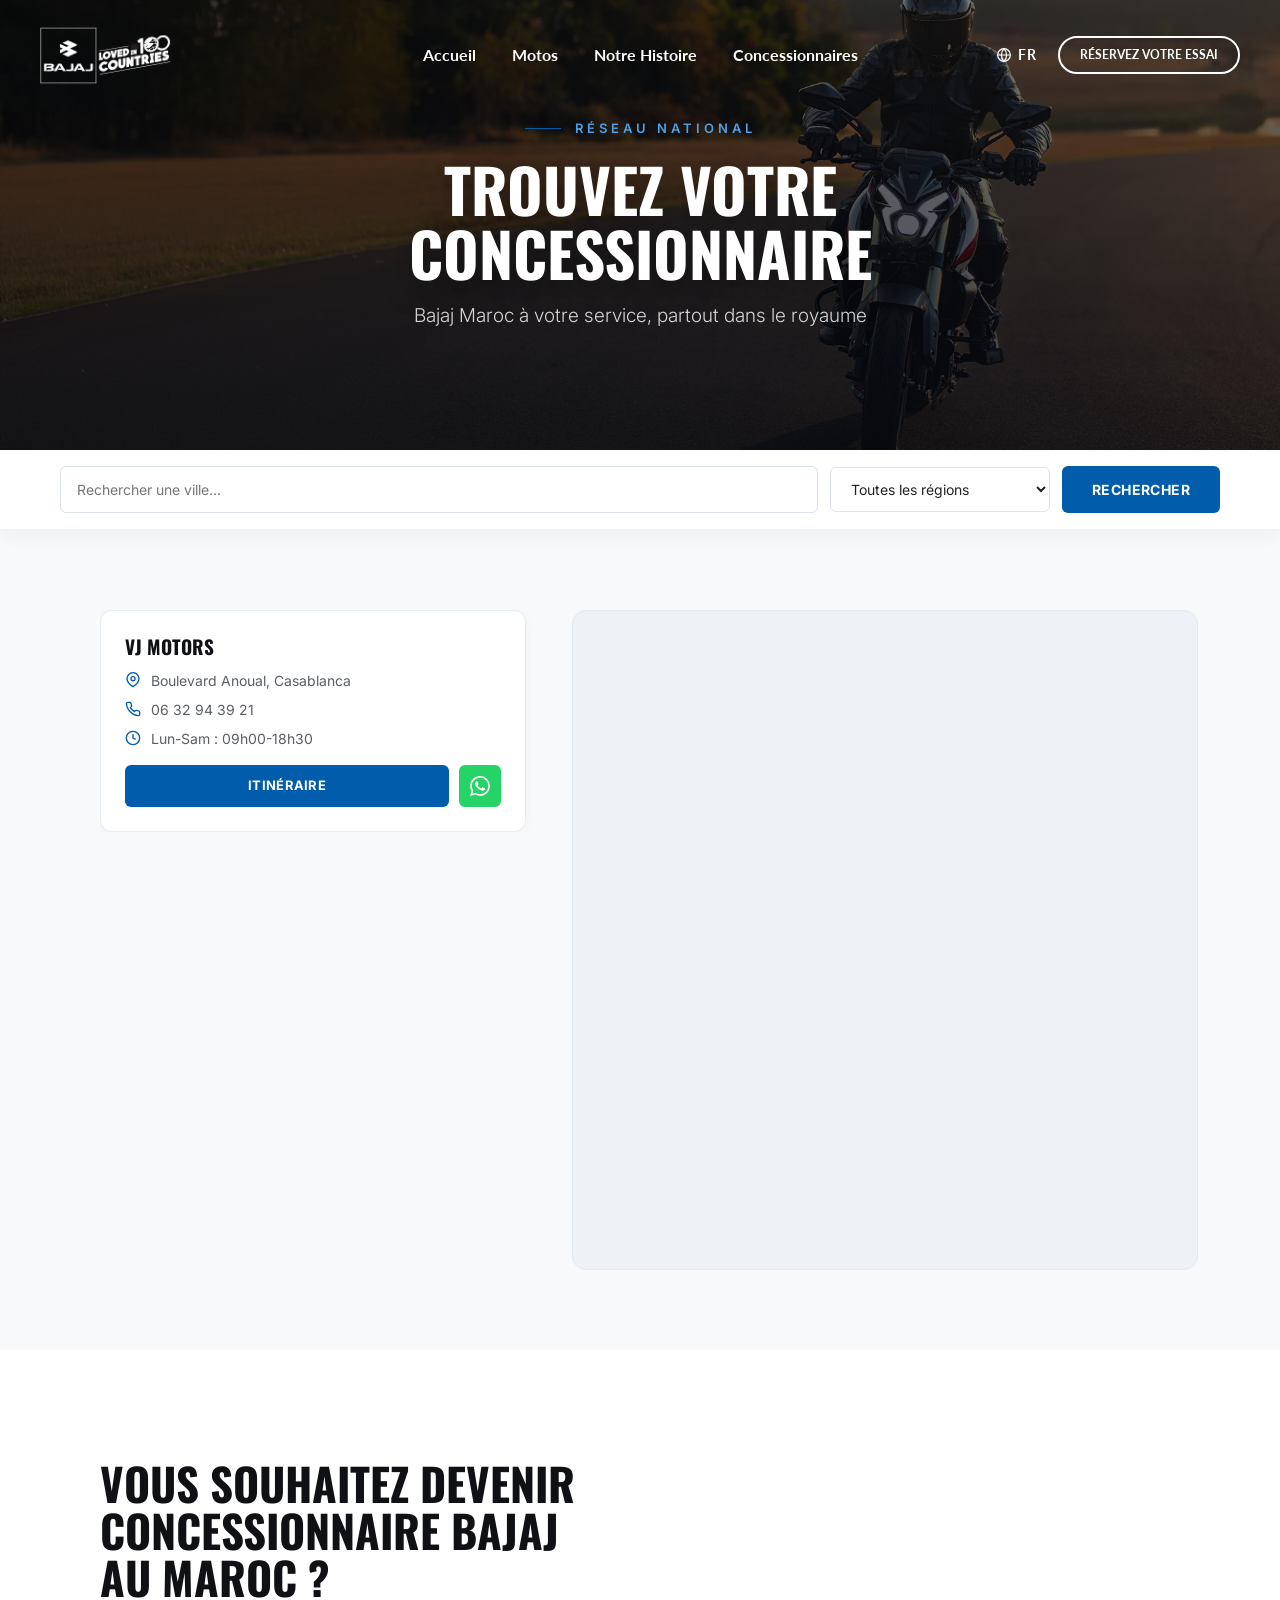
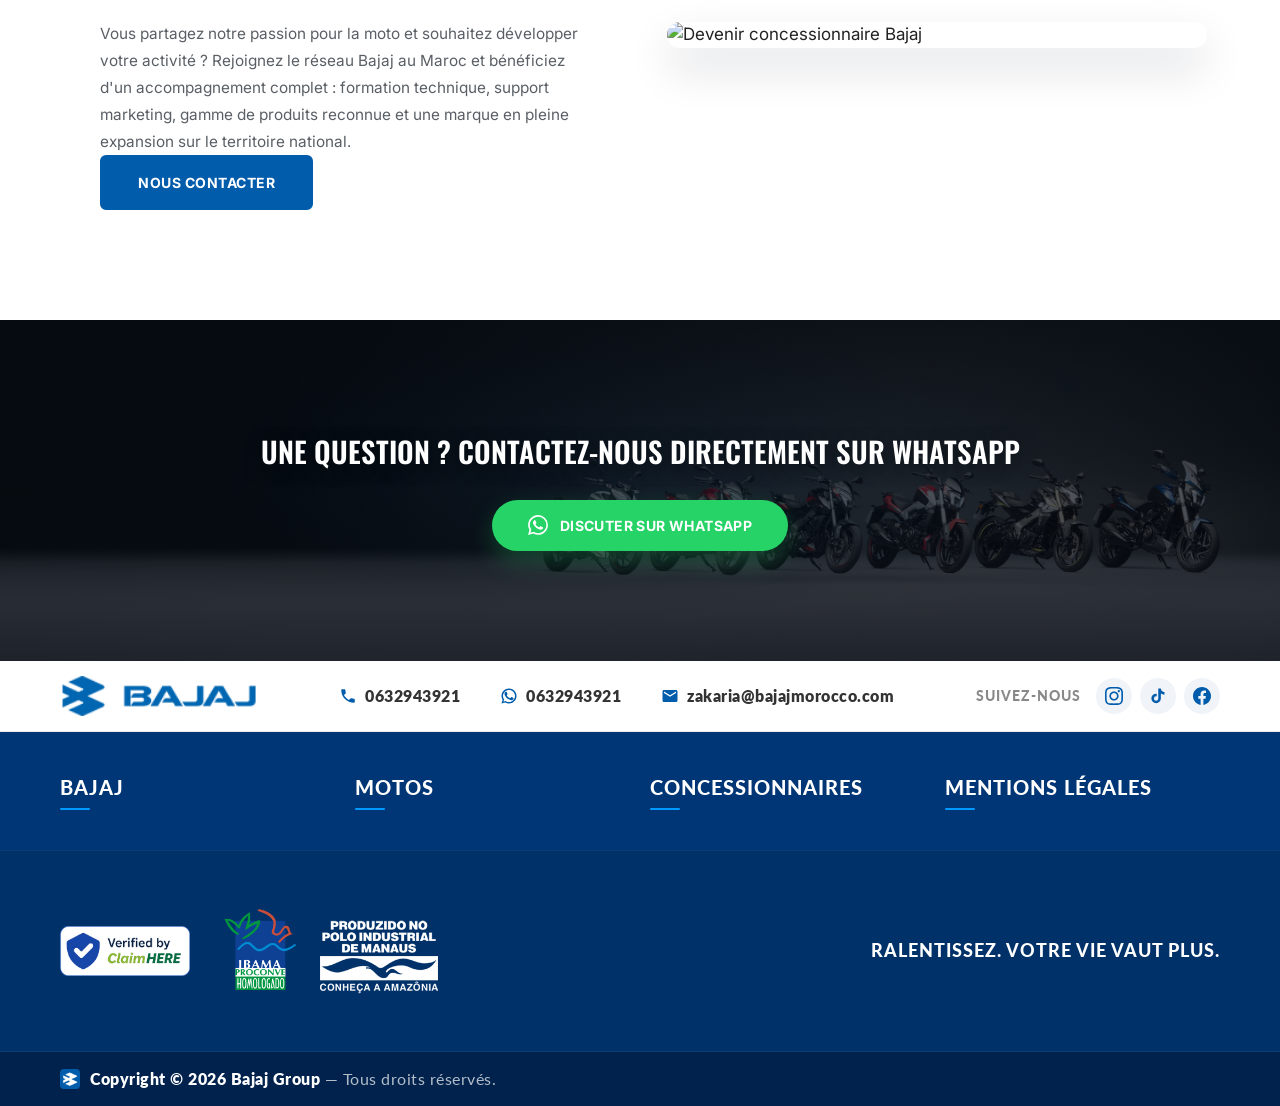
==== commit 58557c8e: "Dealers page: remove Motomania; reduce scroll lag; lighter images - Remove the Motomania card and ma" ====
--- a/concessionnaires/index.html
+++ b/concessionnaires/index.html
@@ -416,10 +416,10 @@
 /* ==========================================================================
    SCROLL-REVEAL ANIMATION CLASSES (site-wide pattern)
    ========================================================================== */
-.bj-anim-up    { opacity: 0 !important; transform: translateY(40px) !important;  transition: all .8s cubic-bezier(.165,.84,.44,1) !important; }
-.bj-anim-fade  { opacity: 0 !important; transition: all .8s ease-in-out !important; }
-.bj-anim-left  { opacity: 0 !important; transform: translateX(-40px) !important; transition: all .8s cubic-bezier(.165,.84,.44,1) !important; }
-.bj-anim-right { opacity: 0 !important; transform: translateX(40px) !important;  transition: all .8s cubic-bezier(.165,.84,.44,1) !important; }
+.bj-anim-up    { opacity: 0 !important; transform: translateY(40px) !important;  transition: opacity .8s cubic-bezier(.165,.84,.44,1) , transform .8s cubic-bezier(.165,.84,.44,1) !important; }
+.bj-anim-fade  { opacity: 0 !important; transition: opacity .8s ease-in-out , transform .8s ease-in-out !important; }
+.bj-anim-left  { opacity: 0 !important; transform: translateX(-40px) !important; transition: opacity .8s cubic-bezier(.165,.84,.44,1) , transform .8s cubic-bezier(.165,.84,.44,1) !important; }
+.bj-anim-right { opacity: 0 !important; transform: translateX(40px) !important;  transition: opacity .8s cubic-bezier(.165,.84,.44,1) , transform .8s cubic-bezier(.165,.84,.44,1) !important; }
 .bj-anim-visible { opacity: 1 !important; transform: translate(0) !important; }
 .bj-delay-100 { transition-delay: .1s !important; }
 .bj-delay-200 { transition-delay: .2s !important; }
@@ -437,7 +437,6 @@
 #bjj-site-header.bjd-scrolled {
     background: rgba(10,10,10,.96) !important;
     box-shadow: 0 2px 24px rgba(0,0,0,.5) !important;
-    backdrop-filter: blur(10px) !important;
 }
 
 /* ==========================================================================
@@ -494,8 +493,7 @@
    ========================================================================== */
 .bjd-searchbar {
     position: sticky !important; top: 110px !important; z-index: 90 !important;
-    background: rgba(255,255,255,.85) !important;
-    backdrop-filter: blur(14px) !important; -webkit-backdrop-filter: blur(14px) !important;
+    background: rgba(255,255,255,.97) !important; /* solid instead of a blur: blur repainted on every scroll frame */
     border-bottom: 1px solid rgba(0,0,0,.06) !important;
     box-shadow: 0 4px 20px rgba(4,20,45,.05) !important;
     padding: 16px clamp(20px, 4vw, 40px) !important;
@@ -670,27 +668,6 @@
                                 </a>
                             </div>
                         </div>
-                                                <div class="bjd-dealer-card" data-key="1" data-name="Motomania" data-city="Casablanca" data-region="Casablanca-Settat" data-lat="33.5860556" data-lng="-7.6795952">
-                            <h3 class="bjd-dealer-name">Motomania</h3>
-                            <div class="bjd-dealer-row">
-                                <svg viewBox="0 0 24 24" fill="none" stroke="currentColor" stroke-width="2"><path d="M21 10c0 6-9 12-9 12s-9-6-9-12a9 9 0 1 1 18 0z"/><circle cx="12" cy="10" r="3"/></svg>
-                                <span>Aïn Diab, Casablanca</span>
-                            </div>
-                            <div class="bjd-dealer-row">
-                                <svg viewBox="0 0 24 24" fill="none" stroke="currentColor" stroke-width="2"><path d="M22 16.92v3a2 2 0 0 1-2.18 2 19.79 19.79 0 0 1-8.63-3.07 19.5 19.5 0 0 1-6-6 19.79 19.79 0 0 1-3.07-8.67A2 2 0 0 1 4.11 2h3a2 2 0 0 1 2 1.72c.127.96.36 1.903.7 2.81a2 2 0 0 1-.45 2.11L8.09 9.91a16 16 0 0 0 6 6l1.27-1.27a2 2 0 0 1 2.11-.45c.907.34 1.85.573 2.81.7A2 2 0 0 1 22 16.92z"/></svg>
-                                <span>06 37 96 38 67</span>
-                            </div>
-                            <div class="bjd-dealer-row">
-                                <svg viewBox="0 0 24 24" fill="none" stroke="currentColor" stroke-width="2"><circle cx="12" cy="12" r="10"/><polyline points="12 6 12 12 16 14"/></svg>
-                                <span>Lun-Sam : 09h00-18h30</span>
-                            </div>
-                            <div class="bjd-dealer-actions">
-                                <a href="https://maps.app.goo.gl/2tPHBsSsSAB1iFQ3A" target="_blank" rel="noopener" class="bjd-dealer-btn">Itinéraire</a>
-                                <a href="https://api.whatsapp.com/send?phone=212637963867" target="_blank" rel="noopener" class="bjd-dealer-wa" aria-label="WhatsApp">
-                                    <svg viewBox="0 0 24 24" xmlns="http://www.w3.org/2000/svg"><path d="M17.472 14.382c-.297-.149-1.758-.867-2.03-.967-.273-.099-.471-.148-.67.15-.197.297-.767.966-.94 1.164-.173.199-.347.223-.644.075-.297-.15-1.255-.463-2.39-1.475-.883-.788-1.48-1.761-1.653-2.059-.173-.297-.018-.458.13-.606.134-.133.298-.347.446-.52.149-.174.198-.298.298-.497.099-.198.05-.371-.025-.52-.075-.149-.669-1.612-.916-2.207-.242-.579-.487-.5-.669-.51-.173-.008-.371-.01-.57-.01-.198 0-.52.074-.792.372-.272.297-1.04 1.016-1.04 2.479 0 1.462 1.065 2.875 1.213 3.074.149.198 2.096 3.2 5.077 4.487.709.306 1.262.489 1.694.625.712.227 1.36.195 1.871.118.571-.085 1.758-.719 2.006-1.413.248-.694.248-1.289.173-1.413-.074-.124-.272-.198-.57-.347m-5.421 7.403h-.004a9.87 9.87 0 01-5.031-1.378l-.361-.214-3.741.982.998-3.648-.235-.374a9.86 9.86 0 01-1.51-5.26c.001-5.45 4.436-9.884 9.888-9.884 2.64 0 5.122 1.03 6.988 2.898a9.825 9.825 0 012.893 6.994c-.003 5.45-4.437 9.884-9.885 9.884m8.413-18.297A11.815 11.815 0 0012.05 0C5.495 0 .16 5.335.157 11.892c0 2.096.547 4.142 1.588 5.945L.057 24l6.305-1.654a11.882 11.882 0 005.683 1.448h.005c6.554 0 11.89-5.335 11.893-11.893a11.821 11.821 0 00-3.48-8.413z"/></svg>
-                                </a>
-                            </div>
-                        </div>
                         
                         <div class="bjd-empty-state" id="bjdEmptyState">Aucun concessionnaire ne correspond à votre recherche.</div>
                     </div>
@@ -757,7 +734,7 @@
     animatedEls.forEach(function (el) { revealObserver.observe(el); });
 
     /* ── Interactive map (Leaflet + OpenStreetMap) ────────────────────── */
-    var dealerData = [{"name":"VJ Motors","address":"Boulevard Anoual, Casablanca","lat":33.5691795,"lng":-7.6160636,"maps":"https:\/\/maps.app.goo.gl\/hAWcoyKuPxJLycWF8"},{"name":"Motomania","address":"A\u00efn Diab, Casablanca","lat":33.5860556,"lng":-7.6795952,"maps":"https:\/\/maps.app.goo.gl\/2tPHBsSsSAB1iFQ3A"}];
+    var dealerData = [{"name":"VJ Motors","address":"Boulevard Anoual, Casablanca","lat":33.5691795,"lng":-7.6160636,"maps":"https:\/\/maps.app.goo.gl\/hAWcoyKuPxJLycWF8"}];
 
     var bjdMap = null;
     var bjdMarkers = {}; // keyed by dealer index
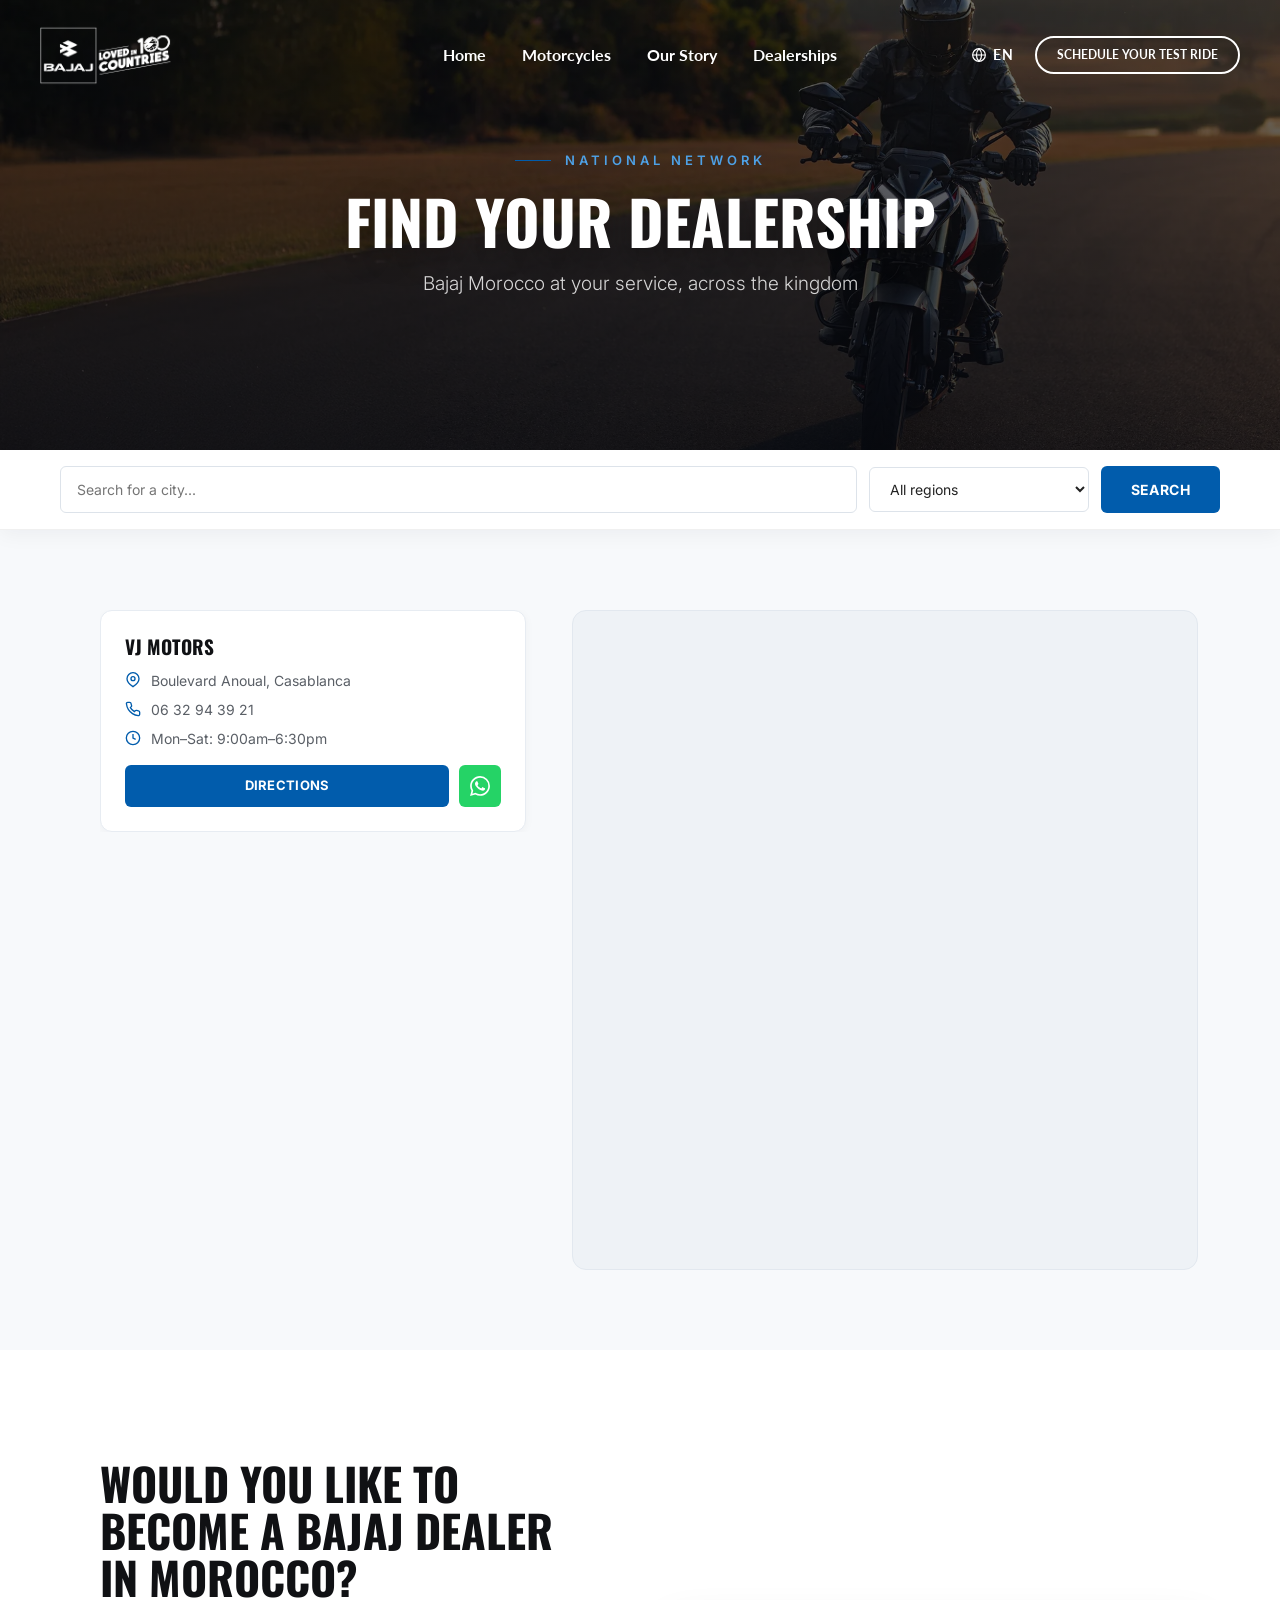
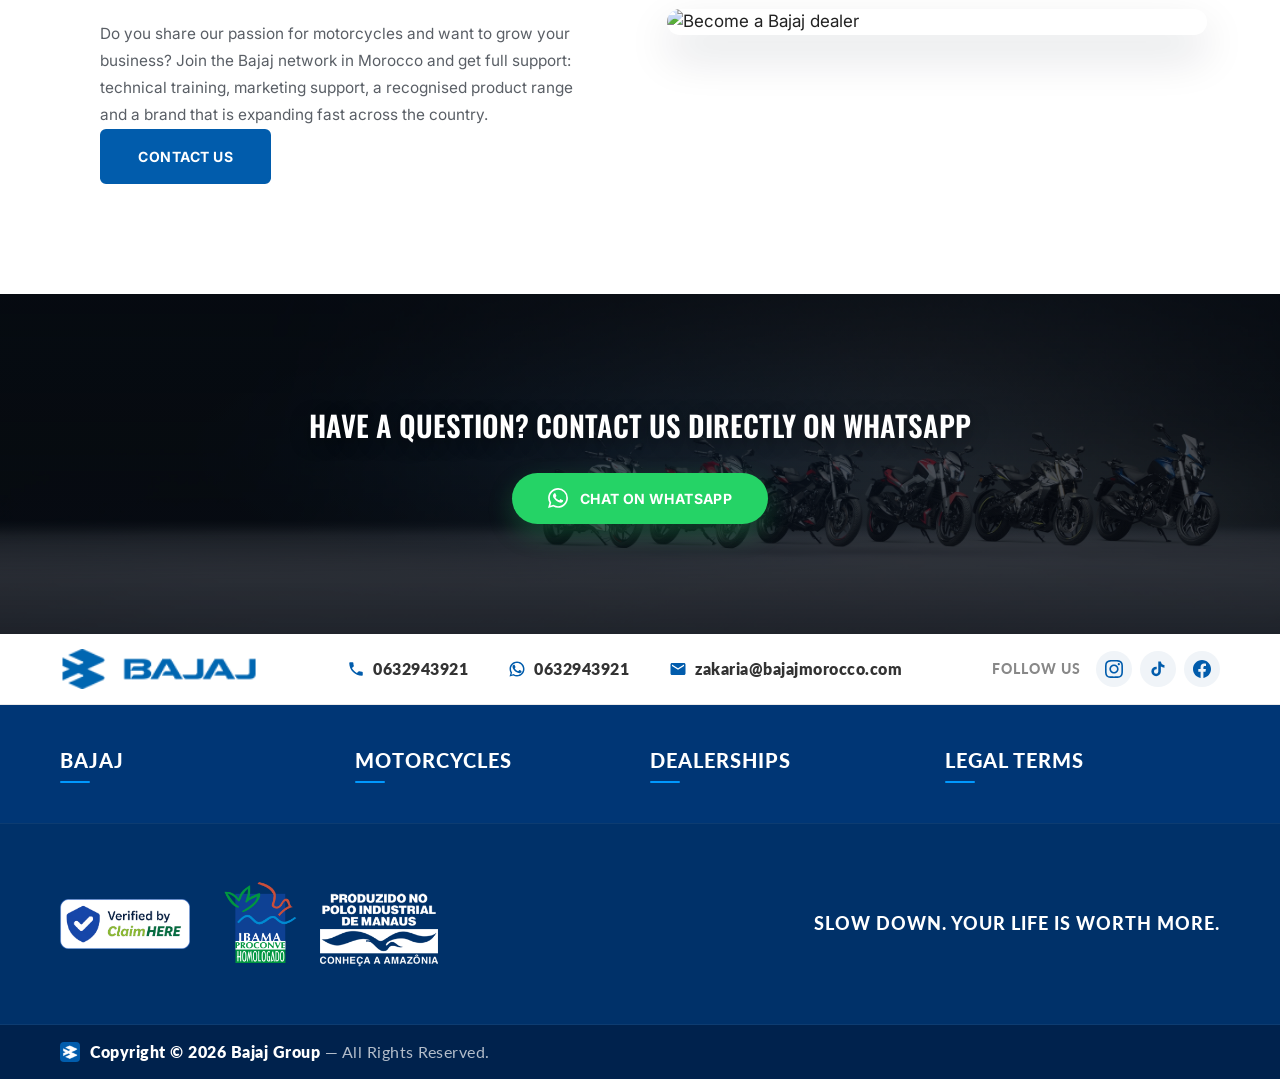
==== commit e15bf704: "Site: add Arabic (العربية) and follow the phone's language - Language menu: Français / English / الع" ====
--- a/concessionnaires/index.html
+++ b/concessionnaires/index.html
@@ -3,7 +3,7 @@
 <head>
     <meta charset="UTF-8">
     <!-- Language (FR / EN): set lang before the page renders; see /assets/i18n/ -->
-    <script>(function(){var l='fr';try{l=localStorage.getItem('bj-lang')||'fr'}catch(e){}if(['fr','en'].indexOf(l)<0)l='fr';var h=document.documentElement;h.lang=l;h.className+=' bj-i18n-pending';setTimeout(function(){h.classList.remove('bj-i18n-pending')},2500)})();</script>
+    <script>(function(){var L=['fr','en','ar'],l=null;try{l=localStorage.getItem('bj-lang')}catch(e){}if(L.indexOf(l)<0){l='fr';try{var n=navigator.languages&&navigator.languages.length?navigator.languages:[navigator.language||''];for(var i=0;i<n.length;i++){var c=String(n[i]||'').slice(0,2).toLowerCase();if(L.indexOf(c)>-1){l=c;break}}}catch(e){}}var h=document.documentElement;h.lang=l;h.className+=' bj-i18n-pending';setTimeout(function(){h.classList.remove('bj-i18n-pending')},2500)})();</script>
     <meta name="viewport" content="width=device-width, initial-scale=1.0">
         <link rel="pingback" href="/xmlrpc.php">
     <link rel="stylesheet" href="https://cdnjs.cloudflare.com/ajax/libs/font-awesome/6.4.0/css/all.min.css">
--- a/assets/i18n/i18n.css
+++ b/assets/i18n/i18n.css
@@ -1,4 +1,4 @@
-/* Bajaj Maroc — language switcher (FR / EN).
+/* Bajaj Maroc — language switcher (FR / EN / AR).
    The theme resets margin/padding on every element with !important, so the
    rules here need !important too. */
 
@@ -73,3 +73,20 @@
   #bj-lang.bj-lang-edge { margin-right: 0 !important; }
   #bj-lang .bj-lang-btn { font-size: 13px !important; padding: 8px 4px !important; }
 }
+
+/* Arabic: translated text reads right-to-left (dir="rtl" on the span); the page layout
+   is not mirrored. Arabic letters must stay joined, so no letter-spacing on Arabic text. */
+.bj-ar {
+  /* The wrapper must look exactly like its parent, whatever the theme does with spans. */
+  display: inline !important; position: static !important; float: none !important;
+  margin: 0 !important; padding: 0 !important; border: 0 !important; background: none !important;
+  width: auto !important; height: auto !important; transform: none !important; opacity: 1 !important;
+  animation: none !important; transition: none !important;
+  color: inherit !important; font-size: inherit !important; font-weight: inherit !important;
+  font-style: inherit !important; line-height: inherit !important; text-transform: inherit !important;
+  text-decoration: inherit !important; text-shadow: inherit !important; white-space: inherit !important;
+  letter-spacing: 0 !important;
+  word-spacing: normal !important;
+  font-family: 'Noto Sans Arabic', 'Segoe UI', Tahoma, 'Geeza Pro', 'Arial', sans-serif !important;
+}
+#bj-lang .bj-lang-menu button[lang="ar"] { font-family: 'Noto Sans Arabic', 'Segoe UI', Tahoma, 'Geeza Pro', sans-serif !important; text-align: right !important; }
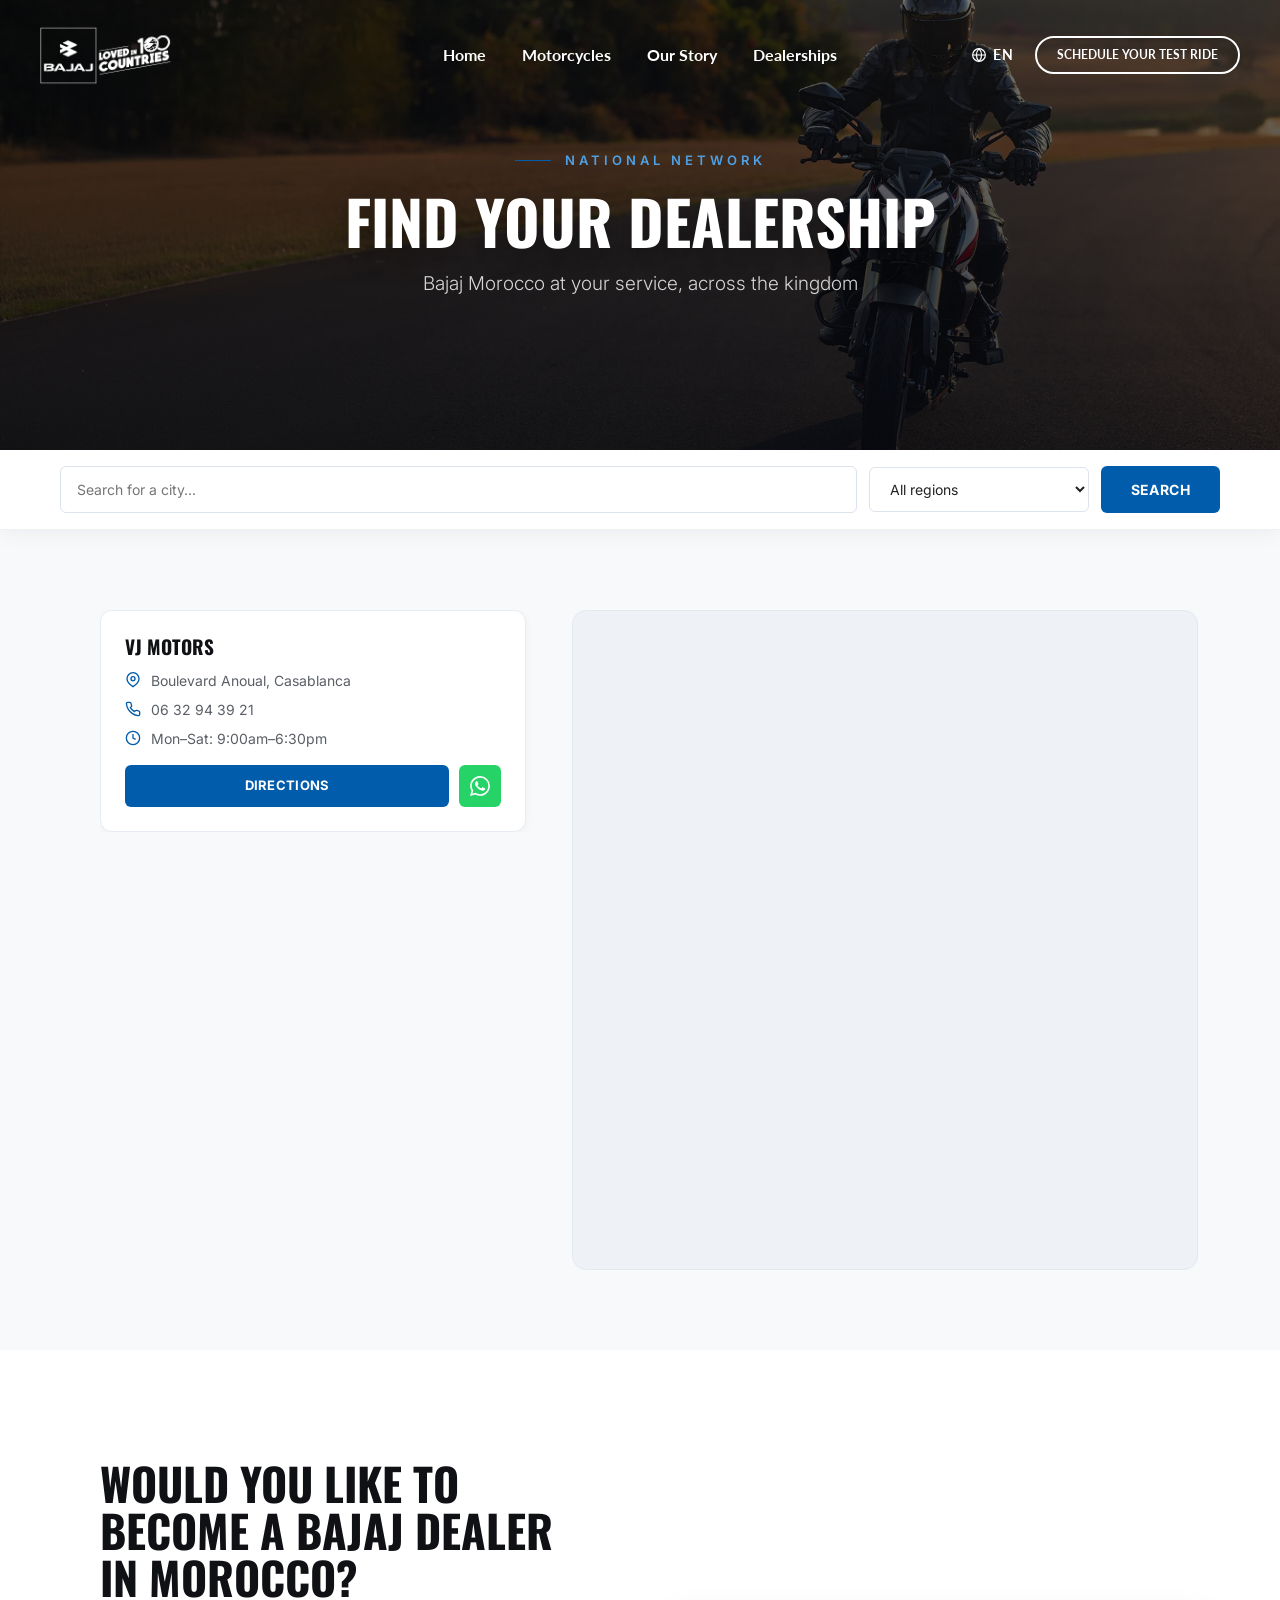
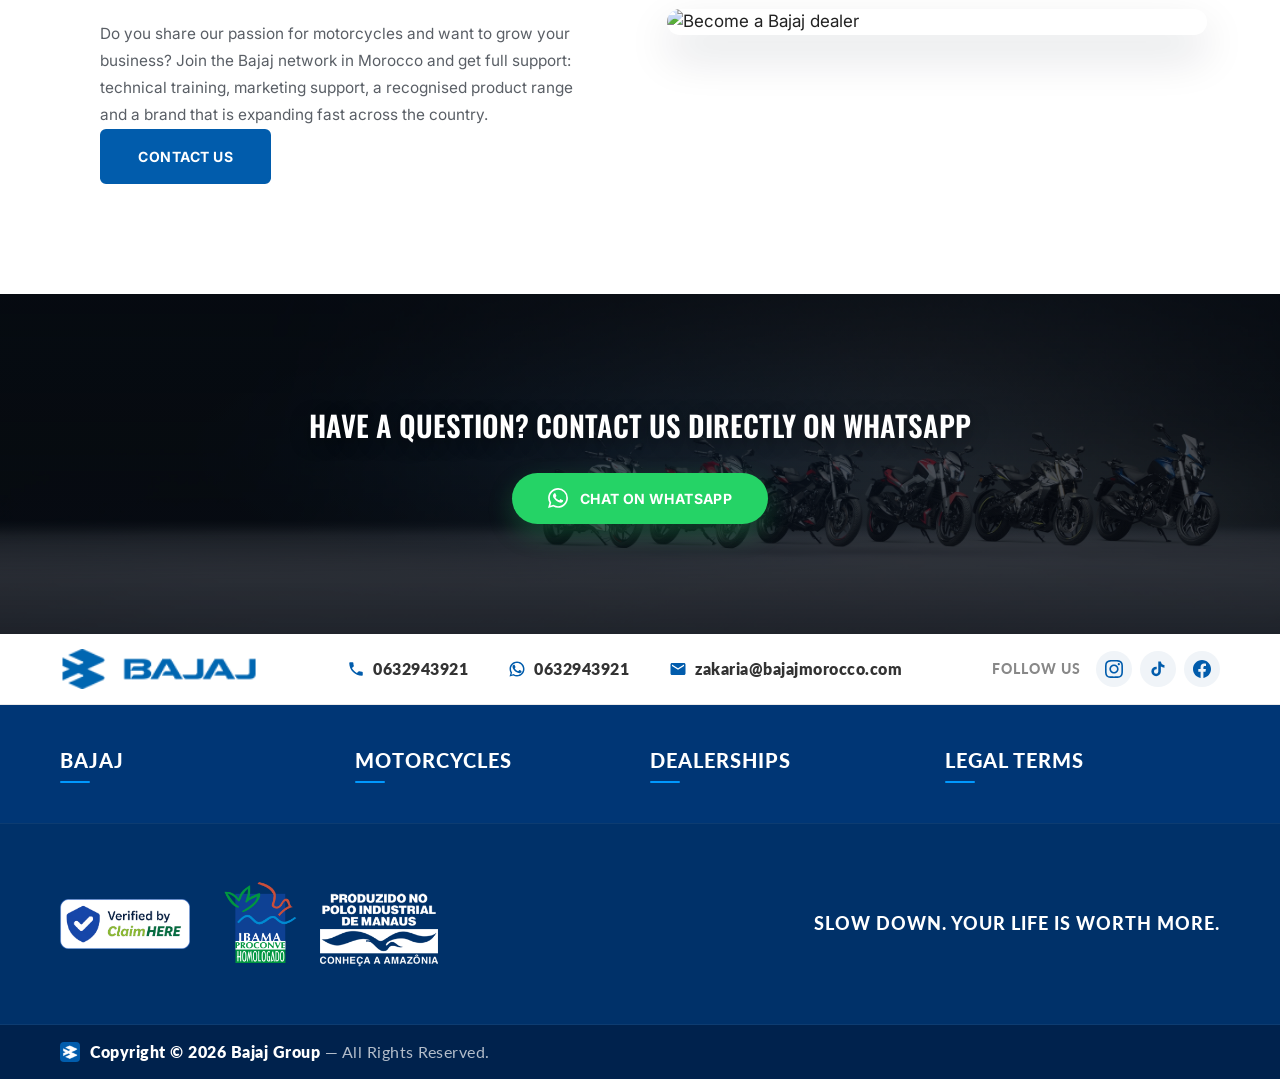
==== commit e8396d21: "Site: version the language files (?v=ar1) so browsers load the Arabic update Browsers kept the old i" ====
--- a/concessionnaires/index.html
+++ b/concessionnaires/index.html
@@ -2,7 +2,7 @@
 <html lang="fr">
 <head>
     <meta charset="UTF-8">
-    <!-- Language (FR / EN): set lang before the page renders; see /assets/i18n/ -->
+    <!-- Language (FR / EN / AR): set lang before the page renders; see /assets/i18n/ -->
     <script>(function(){var L=['fr','en','ar'],l=null;try{l=localStorage.getItem('bj-lang')}catch(e){}if(L.indexOf(l)<0){l='fr';try{var n=navigator.languages&&navigator.languages.length?navigator.languages:[navigator.language||''];for(var i=0;i<n.length;i++){var c=String(n[i]||'').slice(0,2).toLowerCase();if(L.indexOf(c)>-1){l=c;break}}}catch(e){}}var h=document.documentElement;h.lang=l;h.className+=' bj-i18n-pending';setTimeout(function(){h.classList.remove('bj-i18n-pending')},2500)})();</script>
     <meta name="viewport" content="width=device-width, initial-scale=1.0">
         <link rel="pingback" href="/xmlrpc.php">
@@ -219,9 +219,9 @@
 <noscript><img height="1" width="1" style="display:none"
 src="https://www.facebook.com/tr?id=1438254284514631&ev=PageView&noscript=1"/></noscript>
 <!-- End Meta Pixel Code -->
-<link rel="stylesheet" href="/assets/i18n/i18n.css">
-<script src="/assets/i18n/dict.js" defer></script>
-<script src="/assets/i18n/i18n.js" defer></script>
+<link rel="stylesheet" href="/assets/i18n/i18n.css?v=ar1">
+<script src="/assets/i18n/dict.js?v=ar1" defer></script>
+<script src="/assets/i18n/i18n.js?v=ar1" defer></script>
 </head>
 <body class="wp-singular page-template page-template-template-dealership page-template-template-dealership-php page page-id-9 wp-embed-responsive wp-theme-generatepress wp-child-theme-bajaj-morocoo right-sidebar nav-float-right separate-containers header-aligned-left dropdown-hover">
     
